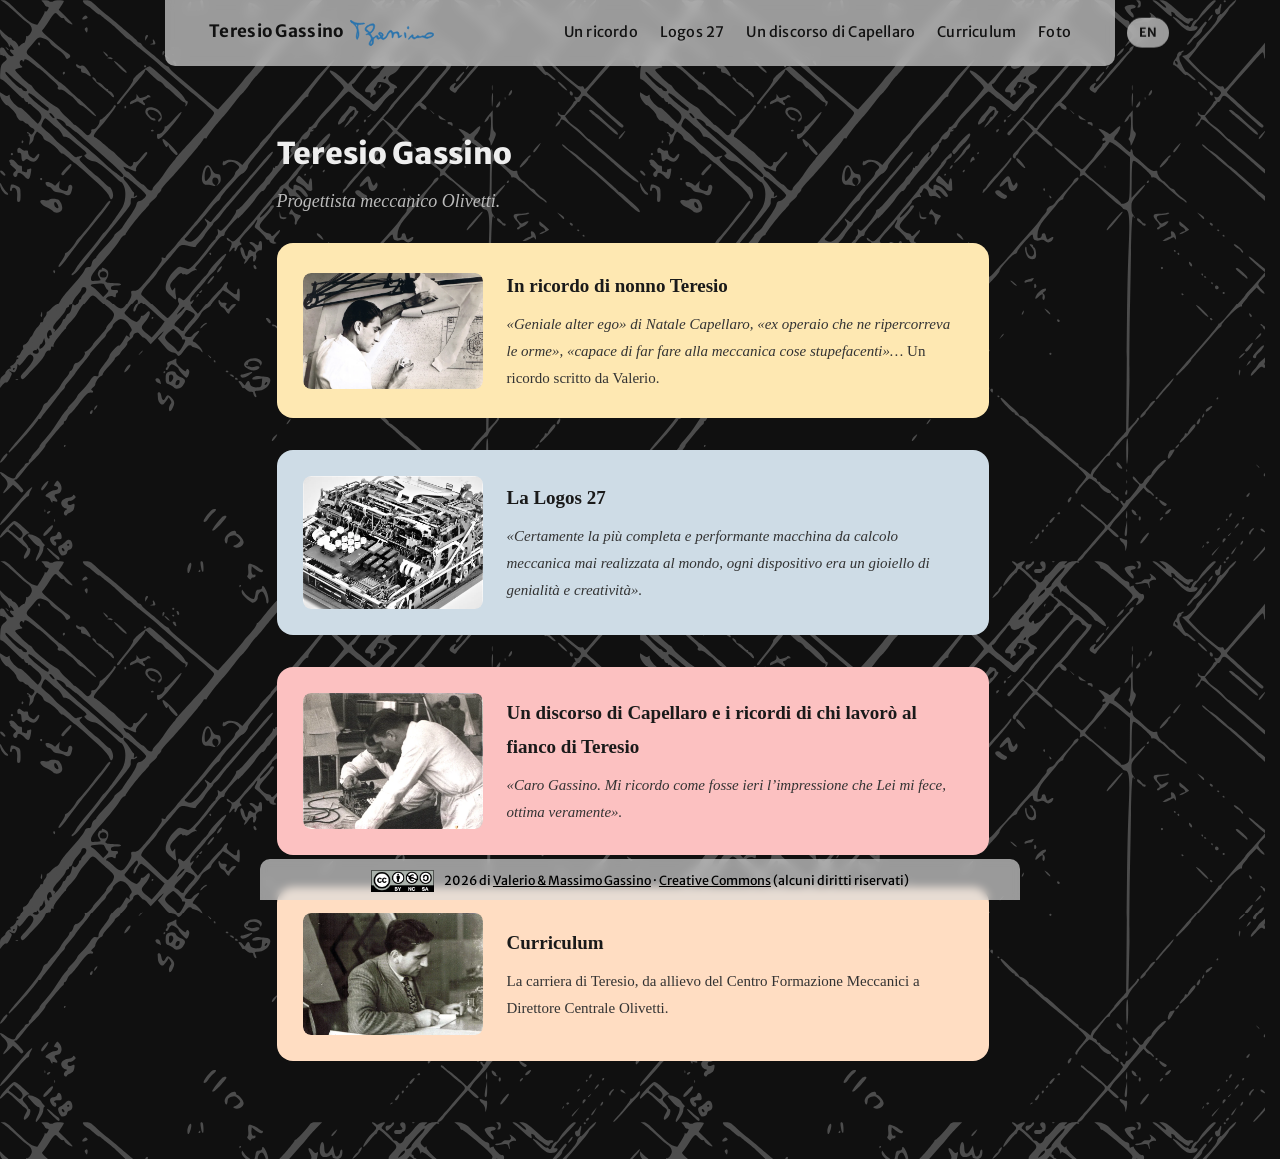
==== index.html @ 0717be3f "Add files via upload" ====
<!DOCTYPE html>
<html lang="it" class="no-js">
<head>
<meta charset="UTF-8">
<script>document.documentElement.classList.replace('no-js','js'); if ('scrollRestoration' in history) { var __nav = performance.getEntriesByType && performance.getEntriesByType('navigation')[0]; history.scrollRestoration = (__nav && __nav.type === 'back_forward') ? 'auto' : 'manual'; } addEventListener('load', function () { if (!window.__animsReady) document.documentElement.classList.replace('js', 'no-js'); });</script>
<meta name="viewport" content="width=device-width, initial-scale=1.0, viewport-fit=cover">
<title>Teresio Gassino | Progettista meccanico Olivetti</title>
<meta name="description" content="Teresio Gassino progettista meccanico di macchine da calcolo Olivetti, geniale alter ego di Capellaro">
<link rel="preload" href="fonts/merriweather-400-normal.woff2" as="font" type="font/woff2" crossorigin>
<link rel="preload" href="fonts/merriweather-sans-400-normal.woff2" as="font" type="font/woff2" crossorigin>
<link rel="stylesheet" href="css/style.css">
<link rel="icon" href="sfondi/favicon.svg" type="image/svg+xml">
<link rel="icon" href="sfondi/favicon-32.png" sizes="32x32" type="image/png">
<link rel="apple-touch-icon" href="sfondi/apple-touch-icon.png">
<link rel="canonical" href="https://teresioweb.github.io/">
<link rel="alternate" hreflang="it" href="https://teresioweb.github.io/">
<link rel="alternate" hreflang="en" href="https://teresioweb.github.io/en/">
<link rel="alternate" hreflang="x-default" href="https://teresioweb.github.io/">
<meta property="og:type" content="website">
<meta property="og:site_name" content="Teresio Gassino">
<meta property="og:title" content="Teresio Gassino | Progettista meccanico Olivetti">
<meta property="og:description" content="Teresio Gassino progettista meccanico di macchine da calcolo Olivetti, geniale alter ego di Capellaro">
<meta property="og:url" content="https://teresioweb.github.io/">
<meta property="og:image" content="https://teresioweb.github.io/images/card-tecnigrafo.webp">
<meta property="og:image:width" content="1200">
<meta property="og:image:height" content="774">
<meta property="og:image:alt" content="Teresio Gassino al tecnigrafo, Olivetti">
<meta property="og:locale" content="it_IT">
<meta name="twitter:card" content="summary_large_image">
<meta name="twitter:title" content="Teresio Gassino | Progettista meccanico Olivetti">
<meta name="twitter:description" content="Teresio Gassino progettista meccanico di macchine da calcolo Olivetti, geniale alter ego di Capellaro">
<meta name="twitter:image" content="https://teresioweb.github.io/images/card-tecnigrafo.webp">
<script type="application/ld+json">
{
  "@context": "https://schema.org",
  "@type": "Person",
  "name": "Teresio Gassino",
  "birthDate": "1924-11-17",
  "deathDate": "1998",
  "jobTitle": "Progettista meccanico",
  "worksFor": {
    "@type": "Organization",
    "name": "Olivetti"
  },
  "knowsAbout": "Progettazione meccanica",
  "sameAs": [
    "https://it.wikipedia.org/wiki/Teresio_Gassino"
  ]
}
</script>
</head>
<body class="page-index">
<a href="#main" class="skip-link">Vai al contenuto</a>
<a href="/en/" class="lang-link-desktop" hreflang="en">EN</a>
<header class="site-nav">
  <div class="nav-inner">
    <a href="./" class="brand active" aria-current="page"><span class="brand-text">Teresio Gassino</span> <img src="sfondi/firma.svg" alt="" class="brand-signature"></a>
    <nav class="nav-links" id="nav-links">
    <a href="home.html">Un ricordo</a>
    <a href="logos.html">Logos 27</a>
    <a href="discorso.html">Un discorso di Capellaro</a>
    <a href="curriculum.html">Curriculum</a>
    <a href="galleria.html">Foto</a>
    <a href="/en/" class="lang-link" hreflang="en"><img src="/sfondi/flag-gb.svg" alt="" class="lang-flag-icon"><span>EN</span></a>
  </nav>
    <button type="button" class="menu-toggle" aria-controls="nav-links" aria-label="Apri il menu" aria-expanded="false" data-label-open="Apri il menu" data-label-close="Chiudi il menu">
      <span aria-hidden="true"></span><span aria-hidden="true"></span><span aria-hidden="true"></span>
    </button>
  </div>
</header>

<main id="main" tabindex="-1">
  <h1>Teresio Gassino</h1>
  <p class="page-subtitle">Progettista meccanico Olivetti.</p>

  <div class="cards">
    <a class="card reveal-img" href="home.html">
      <span class="card-img"><img src="images/card-tecnigrafo.webp" width="1200" height="774" alt="Teresio al tecnigrafo"></span>
      <div>
        <h2>In ricordo di nonno Teresio</h2>
        <p>&laquo;Geniale alter ego&raquo; di Natale Capellaro, &laquo;ex operaio che ne ripercorreva le orme&raquo;, &laquo;capace di far fare alla meccanica cose stupefacenti&raquo;&hellip; <span class="plain">Un ricordo scritto da Valerio.</span></p>
      </div>
    </a>

    <a class="card reveal-img" href="logos.html">
      <span class="card-img"><img src="images/card-logos.webp" width="700" height="517" alt="Logos"></span>
      <div>
        <h2>La Logos 27</h2>
        <p>&laquo;Certamente la pi&ugrave; completa e performante macchina da calcolo meccanica mai realizzata al mondo, ogni dispositivo era un gioiello di genialit&agrave; e creativit&agrave;&raquo;.</p>
      </div>
    </a>

    <a class="card reveal-img" href="discorso.html">
      <span class="card-img"><img src="images/card-lavoro-1.webp" width="700" height="528" alt="Teresio al lavoro"></span>
      <div>
        <h2>Un discorso di Capellaro e i ricordi di chi lavor&ograve; al fianco di Teresio</h2>
        <p>&laquo;Caro Gassino. Mi ricordo come fosse ieri l&rsquo;impressione che Lei mi fece, ottima veramente&raquo;.</p>
      </div>
    </a>

    <a class="card reveal-img" href="curriculum.html">
      <span class="card-img"><img src="images/card-lavoro-2.webp" width="700" height="476" alt="Teresio al lavoro"></span>
      <div>
        <h2>Curriculum</h2>
        <p>La carriera di Teresio, da allievo del Centro Formazione Meccanici a Direttore Centrale Olivetti.</p>
      </div>
    </a>
  </div>
</main>

<footer>
  <img src="images/creative.png" alt="" class="cc-logo">
  <p>2026 di <a href="mailto:teresiowebpage@protonmail.com">Valerio &amp; Massimo Gassino</a><span class="desktop-dot"> &middot;</span><br class="mobile-break">
  <a href="https://creativecommons.org/licenses/by-nc-sa/4.0/deed.it" target="_blank" rel="noopener">Creative Commons</a> (alcuni diritti riservati)</p>
</footer>

<script src="js/animations.js"></script>
</body>
</html>
---- css/style.css ----
/* Merriweather and Merriweather Sans, self-hosted under the SIL OFL, so no
   request ever leaves for a third-party font server. Every font-weight
   declared in this file has a real loaded face behind it.  → DECISIONS.md
   §1 */
@font-face {
  font-family: 'Merriweather';
  font-style: normal;
  font-weight: 300;
  font-display: swap;
  src: url('../fonts/merriweather-300-normal.woff2') format('woff2');
}
@font-face {
  font-family: 'Merriweather';
  font-style: normal;
  font-weight: 400;
  font-display: swap;
  src: url('../fonts/merriweather-400-normal.woff2') format('woff2');
}
@font-face {
  font-family: 'Merriweather';
  font-style: italic;
  font-weight: 400;
  font-display: swap;
  src: url('../fonts/merriweather-400-italic.woff2') format('woff2');
}
@font-face {
  font-family: 'Merriweather';
  font-style: normal;
  font-weight: 700;
  font-display: swap;
  src: url('../fonts/merriweather-700-normal.woff2') format('woff2');
}
@font-face {
  font-family: 'Merriweather';
  font-style: normal;
  font-weight: 900;
  font-display: swap;
  src: url('../fonts/merriweather-900-normal.woff2') format('woff2');
}
@font-face {
  font-family: 'Merriweather Sans';
  font-style: normal;
  font-weight: 300;
  font-display: swap;
  src: url('../fonts/merriweather-sans-300-normal.woff2') format('woff2');
}
@font-face {
  font-family: 'Merriweather Sans';
  font-style: normal;
  font-weight: 400;
  font-display: swap;
  src: url('../fonts/merriweather-sans-400-normal.woff2') format('woff2');
}
@font-face {
  font-family: 'Merriweather Sans';
  font-style: italic;
  font-weight: 400;
  font-display: swap;
  src: url('../fonts/merriweather-sans-400-italic.woff2') format('woff2');
}
@font-face {
  font-family: 'Merriweather Sans';
  font-style: normal;
  font-weight: 700;
  font-display: swap;
  src: url('../fonts/merriweather-sans-700-normal.woff2') format('woff2');
}
@font-face {
  font-family: 'Merriweather Sans';
  font-style: normal;
  font-weight: 800;
  font-display: swap;
  src: url('../fonts/merriweather-sans-800-normal.woff2') format('woff2');
}

* { box-sizing: border-box; margin: 0; padding: 0; }

/* Every font-size in this file is in rem, and they all resolve against this
   one value — which is the reader's own browser setting, not a number of
   ours.  → DECISIONS.md §2, §B */
html {
  font-size: 100%;
}

/* Suppresses the default tap highlight mobile browsers draw over any tapped
   link or button.  → DECISIONS.md §3 */
* {
  -webkit-tap-highlight-color: transparent;
}

/* smooth in-page jumps (footnote <-> ornament round-trip on home.html);
   the prefers-reduced-motion block below already forces this back to
   auto with !important, so it stays a no-op for anyone who has that
   setting on */
html {
  scroll-behavior: smooth;
  scrollbar-gutter: stable;
}

/* keyboard-focus outline, kept off for mouse/touch via :focus-visible —
   currentColor so it reads correctly both on the light nav bar (#111)
   and on the dark page body (#eee) without a separate color per context */
a:focus-visible,
button:focus-visible {
  outline: 2px solid currentColor;
  outline-offset: 3px;
  border-radius: 2px;
}

/* Skip link: the first focusable thing on every page. Off-screen until
   focused, then it drops into view above the nav.  → DECISIONS.md §4 */
.skip-link {
  position: fixed;
  top: -60px;
  left: 12px;
  z-index: 200;
  padding: 10px 16px;
  background: #101010;
  color: #eee;
  font-family: 'Merriweather Sans', Arial, sans-serif;
  font-size: 0.875rem;
  text-decoration: none;
  border-radius: 0 0 6px 6px;
  transition: top 0.2s ease;
}

.skip-link:focus {
  top: 0;
}

/* respect the OS-level "reduce motion" setting: collapses every
   transition/animation on the site (scroll-reveal slides/fades, nav
   hide-on-scroll, burger morph, lightbox, etc.) down to effectively
   instant, without having to touch each rule individually */
@media (prefers-reduced-motion: reduce) {
  *,
  *::before,
  *::after {
    animation-duration: 0.01ms !important;
    animation-iteration-count: 1 !important;
    transition-duration: 0.01ms !important;
    scroll-behavior: auto !important;
  }
}

/* On <body> for as long as either dialog is open, so the page's own
   scrollbar doesn't sit visible behind it.  → DECISIONS.md §5 */
.body-scroll-locked {
  overflow: hidden;
}

body {
  font-family: 'Merriweather', Georgia, serif;
  background: #101010;
  color: #eee;
  min-height: 100vh;
  line-height: 1.8;
  overflow-x: hidden;
  /* Stops iOS Safari's "font boosting" heuristic from rescaling text on
     its own between portrait and landscape.  → DECISIONS.md §6 */
  -webkit-text-size-adjust: 100%;
  text-size-adjust: 100%;
  /* Reserves room for the fixed nav, in rem so the gap grows together
     with the bar's own type.  → DECISIONS.md §7 */
  padding-top: 4.125rem;
}

/* Site nav: fixed bar, hides on scroll down and returns on scroll up.
   Floats at max-width 950px — wider than main and footer's shared 760px, on
   purpose.  → DECISIONS.md §8 */
.site-nav {
  position: fixed;
  top: 0;
  left: 0;
  right: 0;
  max-width: 950px;
  margin: 0 auto;
  z-index: 100;
  padding: 0 44px;
  background: rgba(220, 220, 220, 0.68);
  backdrop-filter: blur(6px);
  -webkit-backdrop-filter: blur(6px);
  border-radius: 0 0 10px 10px;
  transition: transform 0.35s ease;
}

.site-nav.nav-hidden {
  transform: translateY(-100%);
}

.nav-inner {
  max-width: 900px;
  margin: 0 auto;
  display: flex;
  flex-wrap: nowrap;
  align-items: center;
  justify-content: space-between;
  gap: 28px;
  padding: 16px 0;
}

.brand,
.nav-links {
  position: relative;
  z-index: 1;
}

.brand {
  font-family: 'Merriweather Sans', Arial, sans-serif;
  color: #111;
  font-weight: 700;
  font-size: 1.0625rem;
  letter-spacing: 0.3px;
  text-decoration: none;
  white-space: nowrap;
  display: inline-flex;
  align-items: center;
  gap: 6px;
}

.brand-text {
  padding-bottom: 2px;
  border-bottom: 1px solid transparent;
}

.brand:hover .brand-text {
  border-bottom-color: #111;
}

/* in rem so the signature scales with the brand text beside it: with
   everything else in the bar sized from the root font, a fixed 26px
   mark would grow visibly smaller relative to the wordmark as soon as
   the reader raises their default font size. */
.brand-signature {
  height: 1.625rem;
  width: auto;
  display: block;
}

.nav-links {
  display: flex;
  flex-wrap: nowrap;
  justify-content: flex-end;
  gap: 22px;
}

.nav-links a {
  font-family: 'Merriweather Sans', Arial, sans-serif;
  color: #111;
  text-decoration: none;
  font-size: 0.90625rem;
  letter-spacing: 0.2px;
  white-space: nowrap;
  /* the underline is reserved from the start, transparent until it's
     wanted — same trick already used on .brand-text just above, and
     for the same reason: a border that appears only on :hover adds a
     pixel of height to the row the moment the cursor lands on a link,
     and the whole bar twitches. */
  border-bottom: 1px solid transparent;
  transition: opacity 0.2s ease, border-bottom-color 0.2s ease;
}

/* Hover carries the underline only; the weight change is on .active, which
   is set in the markup and never changes while the page is open.  →
   DECISIONS.md §9 */
.nav-links a:hover {
  border-bottom-color: #111;
}

.nav-links a.active {
  font-weight: 700;
  border-bottom-color: #111;
}

.menu-toggle {
  display: none;
  position: relative;
  z-index: 1;
  width: 26px;
  height: 20px;
  background: none;
  border: none;
  padding: 0;
  cursor: pointer;
}

.menu-toggle span {
  position: absolute;
  left: 0;
  right: 0;
  height: 2px;
  border-radius: 2px;
  background: #111;
  transition: top 0.3s ease, transform 0.3s ease, opacity 0.2s ease;
}

.menu-toggle span:nth-child(1) { top: 0; }
.menu-toggle span:nth-child(2) { top: 9px; }
.menu-toggle span:nth-child(3) { top: 18px; }

.menu-toggle.open span:nth-child(1) {
  top: 9px;
  transform: rotate(45deg);
}

.menu-toggle.open span:nth-child(2) {
  opacity: 0;
}

.menu-toggle.open span:nth-child(3) {
  top: 9px;
  transform: rotate(-45deg);
}

/* Mobile: thin bar with brand left and burger right, links folding into a
   dropdown. In em rather than px, because what this threshold measures is
   how much room six text labels need.  → DECISIONS.md §10 */
@media (max-width: 67.5em) {
  .site-nav {
    /* Keeps the normal 20px on phones without a notch, and grows past
       it where a landscape notch would otherwise sit on the brand or
       the burger.  → DECISIONS.md §11 */
    padding: 0 max(20px, env(safe-area-inset-right)) 0 max(20px, env(safe-area-inset-left));
    max-width: none;
    border-radius: 0;
  }

  .nav-inner {
    padding: 12px 0;
  }

  .menu-toggle {
    display: block;
  }

  /* visibility:hidden takes the closed dropdown out of the tab order and
     the accessibility tree, which the max-height/opacity/pointer-events
     trio never did.  → DECISIONS.md §12 */
  .nav-links {
    display: flex;
    position: absolute;
    top: 100%;
    left: 0;
    right: 0;
    flex-direction: column;
    align-items: center;
    gap: 4px;
    padding: 0 24px;
    background: rgba(220, 220, 220, 0.9);
    backdrop-filter: blur(6px);
    -webkit-backdrop-filter: blur(6px);
    max-height: 0;
    opacity: 0;
    overflow: hidden;
    pointer-events: none;
    visibility: hidden;
    transition: max-height 0.55s cubic-bezier(0.25, 0.8, 0.25, 1), opacity 0.4s ease, padding 0.55s ease, visibility 0s 0.55s;
  }

  .nav-links a {
    padding: 9px 0;
  }

  .nav-links.open {
    max-height: 400px;
    opacity: 1;
    padding: 22px 24px 26px;
    pointer-events: auto;
    visibility: visible;
    transition-delay: 0s;
  }
}

main {
  /* 760px, matching footer below and the clump's resting frame
     further down — see the note on .site-nav for why this is shared
     on purpose while the nav's own 950px isn't. */
  max-width: 760px;
  margin: 0 auto;
  padding: 60px 24px 6.125rem;
  /* No focus ring on <main> itself: its tabindex="-1" exists only as a
     target for the skip link to move focus to, never as something to draw
     a box around.  → DECISIONS.md §13 */
  outline: none;
}

h1 {
  font-size: 1.875rem;
  font-weight: 700;
  margin-bottom: 28px;
}

/* Zeroes the trailing margin of whatever element happens to close a page,
   so the gap down to the footer is one predictable value everywhere.  →
   DECISIONS.md §14 */
main > *:last-child {
  margin-bottom: 0;
}

/* vertical rhythm, scaled down for mobile: the same fixed pixel gap
   reads as proportionally larger on a small screen (less surrounding
   content, less width) than on desktop, so mobile gets its own
   smaller values instead of inheriting the desktop numbers as-is */
@media (max-width: 700px) {
  main {
    padding-top: 24px;
    padding-bottom: 61px;
  }

  h1 {
    margin-bottom: 12px;
  }

  /* Extra bottom padding on Home, so the closing fregio keeps a visible
     gap above the fixed footer even on a notched phone.  → DECISIONS.md
     §15 */
  body.page-home main {
    padding-bottom: 7.25rem;
  }
}

/* The five section-index pages take a sans title; Home's masthead and
   Quercia keep the serif h1. Weight 800, the heaviest cut this family
   actually has.  → DECISIONS.md §16 */
body.page-index h1,
body.page-logos h1,
body.page-discorso h1,
body.page-curriculum h1,
body.page-galleria h1 {
  font-family: 'Merriweather Sans', Arial, sans-serif;
  font-weight: 800;
}

/* quercia.html: same serif h1 as everywhere else, just at the heavier
   900 cut already used for home's masthead title — pixel size left
   exactly as the generic h1 rule sets it. */
body.page-quercia h1 {
  font-weight: 900;
}

/* Dek-style subtitle under those five titles: serif italic, deliberately a
   different register from the sans title just above it.  → DECISIONS.md §17 */
h1:has(+ .page-subtitle) {
  margin-bottom: 8px;
}

.page-subtitle {
  font-family: 'Merriweather', Georgia, serif;
  font-style: italic;
  font-weight: 400;
  font-size: 1.125rem;
  line-height: 1.5;
  color: #bbb;
  margin-bottom: 28px;
}

@media (max-width: 700px) {
  h1:has(+ .page-subtitle) {
    margin-bottom: 4px;
  }

  .page-subtitle {
    font-size: 1rem;
    margin-bottom: 12px;
  }
}

/* On these two label-dense pages the short bold lead-ins take the 900 cut,
   so they read as landmarks rather than as ordinary emphasis.  →
   DECISIONS.md §18 */
body.page-logos strong,
body.page-curriculum strong {
  font-weight: 900;
}

h2 {
  font-size: 1.25rem;
  font-weight: 700;
  margin: 36px 0 12px;
}

p {
  margin-bottom: 18px;
  color: #ddd;
}

/* Link colour as a custom property, so each background context can override
   it locally instead of every context needing its own fully-specified
   selector.  → DECISIONS.md §19 */
:root {
  /* Same hue family as the brand blue, at a lightness tuned for this
     context: 6.62:1 on the page background, 5.47:1 on .essay-block.  →
     DECISIONS.md §20 */
  --link: #699EC6;
}

.color-band {
  --link: #205C8B; /* min 4.57 su tutte le bande — la tonalità più
                       vicina possibile all'originale #2974AE (3.22 min,
                       non conforme) che superi comunque 4.5:1 ovunque */
}

.ritagli-band {
  --link: #A8D5F2; /* 5.51 sul grigio */
}

a {
  color: var(--link);
}

figure {
  margin: 32px 0;
}

figcaption {
  font-size: 0.8125rem;
  color: #888;
  margin-top: 8px;
}

/* --- scroll-reveal images: slide in from a side, once --- */
.reveal-img img {
  width: 100%;
  border-radius: 8px;
  display: block;
}

/* starting (hidden) state lives behind .js only: the reveal depends on
   an IntersectionObserver in animations.js to ever add .visible, so
   without JS this content must never start from opacity:0 or it would
   simply stay invisible forever — see the .no-js/.js swap in <head>. */
.js .reveal-img img {
  opacity: 0;
  transform: translateX(-60px);
  transition: opacity 0.8s ease, transform 0.8s ease;
}

.js .reveal-img.from-right img {
  transform: translateX(60px);
}

/* The .js prefix is here purely to match the specificity of the .from-right
   rule above, so source order gets to decide again.  → DECISIONS.md §21 */
.js .reveal-img.visible img {
  opacity: 1;
  transform: translateX(0);
}

/* Side-by-side figure: image and description next to each other. The
   figcaption sits inside .side-row rather than as a direct child of
   <figure>, which the W3C validator flags as a content-model error.  →
   DECISIONS.md §22 */
.side-row {
  display: flex;
  gap: 28px;
}

.side-row > a,
.side-row > img {
  width: 42%;
  flex-shrink: 0;
}

/* A second row below the image+text one, with an invisible spacer standing
   in for the image column, so the Fonte line stays indented in line with
   the text.  → DECISIONS.md §23 */
.fonte-row {
  margin-top: 6px;
}

.side-row-spacer {
  width: 42%;
  flex-shrink: 0;
}

.fonte-row .fonte {
  flex: 1;
  margin-bottom: 0;
}

@media (max-width: 640px) {
  .side-row-spacer {
    display: none;
  }
}

/* --- section headings and real lists inside the colour-band
   figcaptions (Logos 27, Curriculum). Semantics only: nothing about
   these two rules is meant to change what the pages look like. See
   DECISIONS.md §A. --- */

/* The line already doing a title's job — the document's name and what it is
   — is a real <h2> now; font:inherit undoes h2's own defaults so it renders
   exactly as that first line did.  → DECISIONS.md §24 */
.reveal-img.side figcaption .doc-heading {
  font: inherit;
  font-weight: 400;
  margin: 0;
}

/* the four articles (Logos 27) and the seven patents (Curriculum)
   were each a single <p> held together by "&gt;" characters and <br>
   line breaks. The ">" marker is redrawn as a ::before so the lists
   render identically: no bullet, no indent, no gap between items. */
.doc-list {
  list-style: none;
  margin: 0;
  padding: 0;
}

.doc-list li {
  margin: 0;
}

.doc-list li::before {
  content: ">";
  margin-right: 8px;
}

/* on Logos 27 the old marker sat inside the <strong>, so it inherited
   the 900 weight that page gives <strong>; the Curriculum patent list
   marker was plain text and still inherits normally. */
body.page-logos .doc-list li::before {
  font-weight: 900;
}

.reveal-img.side figcaption {
  flex: 1;
  margin-top: 0;
  font-size: 0.9375rem;
  color: #ccc;
  line-height: 1.7;
}

.reveal-img.side.from-right .side-row {
  flex-direction: row-reverse;
}

/* text aligned to the top of the image instead of centered vertically */
.reveal-img.side.align-top .side-row {
  align-items: flex-start;
}

/* consistent image proportions so text block height roughly matches the image */
.reveal-img.side img {
  aspect-ratio: 4 / 3;
  height: auto;
  object-fit: cover;
}

/* crop from the top instead of the center, for portrait-ish source images */
.reveal-img.side.crop-top img {
  object-position: top;
}

/* On Logos 27 the image stretches to whatever height the text naturally
   takes, since the four entries carry very different amounts of it.  →
   DECISIONS.md §25 */
body.page-logos .side-row {
  align-items: stretch;
}

body.page-logos .side-row > a {
  display: block;
}

body.page-logos .side-row img {
  width: 100%;
  height: 100%;
  aspect-ratio: auto;
  object-fit: cover;
}

/* colored band behind image + text, like the landing page cards.
   Solid pastel colour only — the technical drawings live on the page
   background instead (see body.page-* rules below), not inside these. */
.reveal-img.side.color-band {
  position: relative;
  padding: 22px;
  border-radius: 14px;
  color: #1a1a1a;
  background-color: var(--band-color, transparent);
}

.reveal-img.side.color-band figcaption {
  color: #222;
}

/* Fonte lines on pastel bands (Logos 27, Curriculum): a slightly
   lighter shade than the body text, to read as a quieter, secondary
   line — still comfortably readable on every band colour used
   (contrast 4.8–6.2:1, all above the 4.5 AA threshold for body text) */
.reveal-img.side.color-band .fonte-row .fonte,
.reveal-img.side.color-band figcaption p.fonte {
  color: #555;
}

.reveal-img.side.color-band figcaption p {
  color: #222;
}

.reveal-img.side.color-band figcaption p:last-child {
  margin-bottom: 0;
}

.reveal-img.side.color-band figcaption a {
  text-decoration: underline;
}

/* technical drawings as a faint watermark across the black page
   background — a near-opaque dark tint on top lets only a sliver of
   the pattern show through, so it never competes with the text or,
   on Logos/Curriculum, with the pastel colour bands sitting on top */
body.page-logos {
  background-image:
    linear-gradient(rgba(16, 16, 16, 0.75), rgba(16, 16, 16, 0.75)),
    url('../sfondi/disegno-1.svg');
  background-repeat: no-repeat, repeat;
  background-size: cover, 640px auto;
  background-color: #101010;
}

body.page-curriculum {
  background-image:
    linear-gradient(rgba(16, 16, 16, 0.75), rgba(16, 16, 16, 0.75)),
    url('../sfondi/disegno-2.svg');
  background-repeat: no-repeat, repeat;
  background-size: cover, 640px auto;
  background-color: #101010;
}

body.page-discorso {
  background-image:
    linear-gradient(rgba(16, 16, 16, 0.75), rgba(16, 16, 16, 0.75)),
    url('../sfondi/disegno-3.svg');
  background-repeat: no-repeat, repeat;
  background-size: cover, 640px auto;
  background-color: #101010;
}

/* The landing page's four link-cards, moved here from an inline <style>
   block that was duplicated identically in both index files.  →
   DECISIONS.md §26 */
.cards {
  display: flex;
  flex-direction: column;
  gap: 32px;
  margin-top: 20px;
}

.card {
  position: relative;
  display: flex;
  gap: 24px;
  align-items: center;
  text-decoration: none;
  color: #1a1a1a;
  padding: 26px;
  border-radius: 16px;
  overflow: hidden;
}

.card:nth-child(1) { background: #FEE8B2; }
.card:nth-child(2) { background: #CEDCE6; }
.card:nth-child(3) { background: #FCC1C1; }
.card:nth-child(4) { background: #FFDDC2; }

/* Hover darkens the whole coloured card rather than just the photo, at the
   same value used for the photo links elsewhere on the site.  →
   DECISIONS.md §27 */
.card::after {
  content: "";
  position: absolute;
  inset: 0;
  background: rgba(0, 0, 0, 0);
  transition: background 0.2s ease;
  pointer-events: none;
}

.card:hover::after,
.card:focus-visible::after {
  background: rgba(0, 0, 0, 0.18);
}

.card-img {
  display: block;
  width: 180px;
  flex-shrink: 0;
  border-radius: 8px;
  overflow: hidden;
}

.card-img img {
  display: block;
  width: 100%;
  height: auto;
  border-radius: 8px;
}

.card h2 { margin: 0 0 8px; font-size: 1.1875rem; color: #1a1a1a; }
.card p { margin: 0; color: #333; font-style: italic; font-size: 0.9375rem; }
.card p .plain { font-style: normal; }
.card:nth-child(4) p { font-style: normal; }

@media (max-width: 560px) {
  .card { flex-direction: column; align-items: flex-start; }
  .card-img { width: 100%; }
}

body.page-index {
  background-image:
    linear-gradient(rgba(16, 16, 16, 0.75), rgba(16, 16, 16, 0.75)),
    url('../sfondi/disegno-4.svg');
  background-repeat: no-repeat, repeat;
  background-size: cover, 640px auto;
  background-color: #101010;
}

body.page-quercia {
  /* Overlay raised from the site's usual 0.75 to 0.85 — a measured fix
     for a real contrast failure, not a style preference.  → DECISIONS.md
     §28 */
  background-image:
    linear-gradient(rgba(16, 16, 16, 0.85), rgba(16, 16, 16, 0.85)),
    url('../sfondi/sgimignano.svg');
  background-repeat: no-repeat, no-repeat;
  background-size: cover, 1240px auto;
  background-color: #101010;
  background-position-y: 50px;
}

/* Paired with the raised overlay above, and scoped to Quercia only:
   Discorso's own band already passed.  → DECISIONS.md §29 */
body.page-quercia .ritagli-band {
  background: rgba(255, 255, 255, 0.18);
}

body.page-galleria {
  background-image:
    linear-gradient(rgba(16, 16, 16, 0.75), rgba(16, 16, 16, 0.75)),
    url('../sfondi/disegno-5.svg');
  background-repeat: no-repeat, repeat;
  background-size: cover, 1260px auto;
  background-color: #101010;
  background-position-y: -20px;
}

/* Extra clearance under the last row of photos: this page's background SVG
   renders its lines solid white if the grid crowds the fixed footer.  →
   DECISIONS.md §30 */
body.page-galleria main {
  padding-bottom: 8.9375rem;
}

@media (max-width: 640px) {
  .side-row {
    flex-direction: column !important;
  }
  .side-row > a,
  .side-row > img {
    width: 100%;
  }
  body.page-logos .side-row img {
    height: auto;
    aspect-ratio: 4 / 3;
  }
}

/* Clump: several images slide in together from different sides and land
   clustered, with the page's text below. Each photo sets its own start and
   resting offsets inline.  → DECISIONS.md §31 */
.clump-stage {
  position: relative;
  height: 800px;
  width: calc(100% + 48px);
  margin: 0 -24px 32px;
}

/* Scroll targets for the highlighted words in the ritagli-band, offset so
   the fixed nav doesn't land on top of the photo.  → DECISIONS.md §32 */
#clump-row-1,
#clump-row-2,
#clump-row-3 {
  scroll-margin-top: 100px;
}

.clump-anchor {
  position: absolute;
  top: 50%;
  left: 50%;
  width: 0;
  height: 0;
}

.clump-photo {
  position: absolute;
  width: 370px;
  height: 240px;
  border-radius: 10px;
  opacity: 0;
  box-shadow: 0 4px 12px rgba(0, 0, 0, 0.35);
  animation: clumpIn 0.9s cubic-bezier(0.25, 0.8, 0.25, 1) forwards;
  animation-delay: var(--delay, 0s);
}

.clump-photo img {
  width: 100%;
  height: 100%;
  object-fit: cover;
  display: block;
}

.clump-photo a {
  position: relative;
  display: block;
  width: 100%;
  height: 100%;
  border-radius: 10px;
  overflow: hidden;
}


/* The badge sits over the blank paper margin at the bottom of each scan,
   never over the typed text the zoom exists to make legible.  →
   DECISIONS.md §33 */
.clump-badge {
  position: absolute;
  bottom: 10px;
  right: 10px;
  padding: 5px 12px;
  border-radius: 16px;
  background: rgba(0, 0, 0, 0.55);
  color: #fff;
  font-family: 'Merriweather Sans', Arial, sans-serif;
  /* 12px, up from 11. Below 12px a label stops being text and starts
     being texture, and this one is a real instruction ("clicca per il
     testo pdf completo") that has to be read, not recognised. */
  font-size: 0.75rem;
  white-space: nowrap;
  opacity: 0;
  transition: opacity 0.2s ease;
  pointer-events: none;
}

/* keyboard parity for the badge, outside the (hover: hover) block on
   purpose so it holds on any input device — including Quercia, where
   the badge is normally forced back to opacity:0 on a real mouse.
   Higher specificity than that rule, so focus wins over it. */
.clump-photo:focus-within .clump-badge {
  opacity: 1;
}

@keyframes clumpIn {
  from { transform: translate(var(--fx), var(--fy)); opacity: 0; }
  to   { transform: translate(var(--tx), var(--ty)); opacity: 1; }
}

/* Hover zoom gated twice on purpose: on .settled, because an animation's
   forwards fill outranks a :hover transform, and on a real mouse, because
   touch has no true hover.  → DECISIONS.md §34 */
.clump-photo.settled {
  animation: none;
  opacity: 1;
  transform: translate(var(--tx), var(--ty));
  transition: transform 0.25s ease;
}

@media (hover: hover) and (pointer: fine) {
  .clump-photo.settled:hover {
    transform: translate(var(--tx), var(--ty)) scale(1.5);
    z-index: 5;
  }

  .clump-photo.settled:hover .clump-badge,
  .clump-photo.settled:focus-within .clump-badge {
    opacity: 1;
  }

  /* horizontally centered on desktop instead of pinned to the right
     corner — the blank margin runs across the full width beneath the
     highlighted text on every scan, so centering there reads as
     intentional placement rather than "tucked in a corner". */
  .clump-badge {
    left: 50%;
    right: auto;
    transform: translateX(-50%);
  }

  /* On a hover-capable pointer the per-photo badge already does this job,
     so the page-level banner would only be saying the same thing twice.
     → DECISIONS.md §35 */
  .discorso-hint {
    display: none;
  }
}

/* Below this the clustered layout gives way to a plain vertical stack.
   Raised from 640px: the cluster's fixed pixel offsets were being clipped
   between 641px and roughly 760px.  → DECISIONS.md §36 */
@media (max-width: 800px) {
  .clump-stage {
    height: auto;
    width: 100%;
    max-width: 420px;
    margin: 0 auto 32px;
  }
  .clump-anchor {
    position: static;
    width: auto;
    height: auto;
    display: flex;
    flex-direction: column;
    gap: 16px;
  }
  /* relative, not static. The badge inside is position:absolute and is
     meant to be placed against its own photo; static here removed the
     photo as a containing block, so both badges escaped up to
     .clump-stage and stacked on top of each other in the middle of it —
     which is why the badge appeared to be missing entirely on every
     narrow layout. relative undoes the base rule's absolute positioning
     exactly as static did, since a relatively positioned box with no
     offsets sits where it would have sat anyway, and it keeps the
     photo as the reference the badge needs. */
  .clump-photo {
    position: relative;
    width: 100%;
    height: auto;
    aspect-ratio: 14 / 9;
    opacity: 1;
    animation: none;
  }
  /* Explicit reset at .settled's own specificity: rotating to portrait
     doesn't remove that class, and the old grid offset was surviving into
     the stacked layout.  → DECISIONS.md §37 */
  .clump-photo,
  .clump-photo.settled {
    transform: none;
  }
}

/* Quercia's clump reuses Discorso's markup and mechanics wholesale; only
   the resting position, the per-card frame and the shared launch side
   differ.  → DECISIONS.md §38 */

/* Unlike Discorso's, this stage isn't bled past main's padding, and it is
   exactly as tall as the card, with no internal slack.  → DECISIONS.md §39 */
@media (min-width: 801px) {
  body.page-quercia .clump-stage {
    height: 244px;
    width: 100%;
    margin: 0 0 32px;
  }
}

/* animation-duration is set inline per photo in quercia.html, not here: the
   two travel different distances and are meant to land at different times.
   → DECISIONS.md §40 */

body.page-quercia .clump-photo img {
  /* a light vignette — darkened toward the edges, same trick as a
     photo-editing vignette but done with an inset shadow instead of
     a filter, so it layers over object-fit:cover cleanly regardless
     of how each source photo gets cropped into the box. */
  box-shadow: inset 0 0 40px rgba(0, 0, 0, 0.35);
}

/* Visual order swapped on mobile without touching DOM order, which still
   controls the desktop z-stacking.  → DECISIONS.md §41 */
body.page-quercia .clump-photo:first-child {
  order: 1;
}
body.page-quercia .clump-photo:last-child {
  order: 2;
}

/* The exact inverse of the stacking breakpoint above, so this fixed width
   never outranks that rule's width:100% reset on specificity.  →
   DECISIONS.md §42 */
@media (min-width: 801px) {
  body.page-quercia .clump-photo {
    width: 340px;
    height: 244px;
    /* 4/3 of .ritagli-band's own 22px text padding (≈29.33px) —
       lowered from an earlier 3/2 */
    padding: calc(22px * 4 / 3);
    /* same values as .ritagli-band, not the same rule — "identical in
       appearance," as asked, not necessarily identical code */
    background: rgba(255, 255, 255, 0.25);
    backdrop-filter: blur(10px);
    -webkit-backdrop-filter: blur(10px);
    border-radius: 14px;
  }
  /* corners NOT rounded on the photo itself — only the outer frame
     (14px above) gets the soft ritagli-band look; the photo inside
     it stays a sharp rectangle. */
  body.page-quercia .clump-photo a {
    border-radius: 0;
  }
}

/* Always visible on touch, where this page has no hint banner to carry the
   job, and positioned at 1/7 of the photo's own height so one rule holds at
   any size.  → DECISIONS.md §43 */
body.page-quercia .clump-badge {
  opacity: 1;
  left: 50%;
  right: auto;
  bottom: calc(100% / 7);
  transform: translateX(-50%);
}

@media (hover: hover) and (pointer: fine) {
  body.page-quercia .clump-badge {
    opacity: 0;
  }
  body.page-quercia .clump-photo.settled:hover .clump-badge,
  body.page-quercia .clump-photo.settled:focus-within .clump-badge {
    opacity: 1;
  }
}

/* The generic stacking rule above already handles the portrait layout; this
   adds the ritagli-styled frame and the two photos' real aspect ratio.  →
   DECISIONS.md §44 */
@media (max-width: 800px) {
  body.page-quercia .clump-photo {
    aspect-ratio: 630 / 415;
    padding: calc(22px * 4 / 3);
    background: rgba(255, 255, 255, 0.25);
    backdrop-filter: blur(10px);
    -webkit-backdrop-filter: blur(10px);
    border-radius: 14px;
  }
  body.page-quercia .clump-photo a {
    border-radius: 0;
  }
  body.page-quercia .clump-badge {
    padding: 10px 22px;
    border-radius: 24px;
    font-size: 0.875rem;
  }
}

/* The landscape-phone case, keyed on viewport height rather than width: a
   rotated phone is very often wider than the breakpoint above.  →
   DECISIONS.md §45 */
@media (max-height: 500px) and (orientation: landscape) {
  body.page-quercia .clump-stage {
    height: auto;
    width: 100%;
    margin: 0 0 32px;
  }
  body.page-quercia .clump-anchor {
    position: static;
    width: auto;
    height: auto;
    display: flex;
    flex-direction: row;
    gap: 16px;
  }
  /* relative rather than static, for the same reason as the portrait
     block above: the badge is positioned against its own photo. */
  body.page-quercia .clump-photo {
    position: relative;
    width: 50%;
    height: auto;
    aspect-ratio: 630 / 415;
    opacity: 1;
    animation: none;
  }
  body.page-quercia .clump-photo,
  body.page-quercia .clump-photo.settled {
    transform: none;
  }
  /* Badge sizing repeated rather than shared, because this block
     deliberately stands on its own.  → DECISIONS.md §46 */
  body.page-quercia .clump-badge {
    padding: 10px 22px;
    border-radius: 24px;
    font-size: 0.875rem;
  }
}


footer {
  position: fixed;
  bottom: 0;
  left: 0;
  right: 0;
  /* matches main's own max-width — see the note on .site-nav */
  max-width: 760px;
  margin: 0 auto;
  z-index: 90;
  display: flex;
  align-items: center;
  justify-content: center;
  gap: 10px;
  flex-wrap: wrap;
  text-align: center;
  padding: 11px 20px calc(8px + (env(safe-area-inset-bottom) * 0.8));
  background: rgba(220, 220, 220, 0.68);
  backdrop-filter: blur(4px);
  -webkit-backdrop-filter: blur(4px);
  border-radius: 10px 10px 0 0;
  color: #000;
  font-family: 'Merriweather Sans', Arial, sans-serif;
  font-size: 0.78125rem;
}

footer a { color: #000; }

/* forces a line break in the footer credit line, but only on mobile —
   on desktop the <br> is suppressed and everything stays on one line */
.mobile-break {
  display: none;
}

@media (max-width: 700px) {
  .mobile-break {
    display: inline;
  }

  .desktop-dot {
    display: none;
  }
}

/* the global "p { color: #ddd }" rule directly targets this <p> too,
   and a direct rule always wins over inheriting footer's own color —
   so it needs its own explicit override here, not just on footer. */
footer p {
  color: #000;
  line-height: 1.4;
  margin: 0;
}

footer .cc-logo {
  height: 22px;
  width: auto;
  display: block;
}

@media (max-width: 700px) {
  footer {
    padding: 8px 14px calc(5px + (env(safe-area-inset-bottom) * 0.8));
    font-size: 0.65625rem;
    gap: 6px;
    border-radius: 0;
  }

  footer p {
    line-height: 1.3;
  }

  footer .cc-logo {
    height: 15px;
  }
}

/* Landscape phones are generously wide but very short, and the footer is
   fixed: everything goes onto one line here.  → DECISIONS.md §47 */
@media (orientation: landscape) and (max-height: 500px) {
  .mobile-break {
    display: none;
  }

  .desktop-dot {
    display: inline;
  }

  /* The footer stops being fixed here, and that is the whole point of
     this block now. On a landscape phone the viewport is around 390px
     tall; a fixed nav plus a fixed footer were taking roughly a quarter
     of it and never giving it back, on the one orientation with the
     least height to spare. The previous answer was to shrink the footer
     until it fit — down to 10px type — which solved the geometry by
     making the text unreadable. Letting it scroll away with the page
     costs nothing: it is a credit line and a licence badge, not
     navigation, and nothing on the site depends on it being reachable
     at all times.
     Type back up to the portrait size (10.5px) rather than staying at
     10px: with the height pressure gone there is no reason for two
     different mobile footer sizes, and one fewer number to keep in
     sync. The safe-area padding stays — a static footer at the end of
     the document still sits over the home indicator once the page is
     scrolled to the bottom, which is exactly the case the inset was
     added for. */
  footer {
    position: static;
    padding: 8px 14px calc(5px + (env(safe-area-inset-bottom) * 0.8));
    font-size: 0.65625rem;
    gap: 6px;
    border-radius: 0;
  }

  footer p {
    line-height: 1.3;
  }

  footer .cc-logo {
    height: 15px;
  }

  /* main's bottom padding exists only to keep content clear of a FIXED
     footer. With the footer back in flow it would be a large empty gap,
     so it drops to an ordinary bottom margin — including the two
     page-specific overrides, which are listed explicitly because each
     outranks a bare `main` on specificity. 48px rather than 0: Foto's
     background SVG renders its lines solid white when the photo grid
     runs right up against the footer (see DECISIONS.md §30), and that
     is a rendering quirk of proximity, not of position:fixed. */
  main,
  body.page-home main,
  body.page-galleria main {
    padding-bottom: 48px;
  }
}

/* Fixed-height scrollable box for a long list inside a card, set in the
   Fonte's own typeface — this content is citation, not prose.  →
   DECISIONS.md §48 */
.text-window {
  height: 130px;
  overflow-y: auto;
  margin: 10px 0;
  padding: 10px 12px;
  border-radius: 10px;
  background: rgba(0, 0, 0, 0.06);
  font-family: 'Merriweather Sans', Arial, sans-serif;
  font-size: 0.8125rem;
  line-height: 1.6;
  /* #4A4A4A, not #555: this box adds its own rgba(0,0,0,0.06) tint on
     top of whichever card colour it sits on, which on the pink card
     brings contrast down to 4.20:1 — under the 4.5:1 AA threshold
     that #555 alone would otherwise clear. #4A4A4A holds 5:1+ with
     that tint included, on every card colour. */
  color: #4A4A4A;
}

.text-window p {
  margin: 0 0 6px;
}

.text-window p:last-child {
  margin-bottom: 0;
}

/* small print / citation lines ("Fonte: ...") throughout the site */
.fonte {
  font-family: 'Merriweather Sans', Arial, sans-serif;
  font-size: 0.8125rem;
  color: #888;
}

.gallery-grid {
  display: grid;
  grid-template-columns: repeat(auto-fill, minmax(200px, 1fr));
  gap: 16px;
}

/* The trigger is a real <button> wrapping the image; this only strips the
   browser's own button chrome so the image sizes exactly as before.  →
   DECISIONS.md §49 */
.lightbox-trigger {
  display: block;
  width: 100%;
  padding: 0;
  border: none;
  background: none;
  font: inherit;
  text-align: inherit;
  cursor: pointer;
}

.gallery-grid .reveal-img {
  position: relative;
  overflow: hidden;
  border-radius: 8px;
}

.gallery-grid .reveal-img img {
  aspect-ratio: 4 / 3;
  height: auto;
  object-fit: cover;
  cursor: pointer;
  transition: filter 0.2s ease, transform 1.2s ease, opacity 1.2s ease;
}

.gallery-grid .reveal-img img:hover {
  filter: brightness(0.82);
}

/* foto-02 is a portrait shot forced into the grid's 4:3 cell, and a centred
   crop was cutting into the subject's head.  → DECISIONS.md §50 */
.gallery-grid .reveal-img.crop-top img {
  object-position: top;
}

/* flavor-text caption: hidden by default, fades in over the bottom of
   the thumbnail on hover */
.gallery-caption {
  position: absolute;
  left: 0;
  right: 0;
  bottom: 0;
  margin: 0;
  padding: 24px 12px 10px;
  background: linear-gradient(to top, rgba(0, 0, 0, 0.82), transparent);
  color: #fff;
  font-family: 'Merriweather Sans', Arial, sans-serif;
  font-size: 0.78125rem;
  line-height: 1.3;
  text-align: center;
  opacity: 0;
  transition: opacity 0.2s ease;
  pointer-events: none;
}

/* Keyboard parity for the reveal-on-hover affordances, here and on the two
   rules below: focus now shows what hovering would have shown.  →
   DECISIONS.md §51 */
.gallery-grid .reveal-img:hover .gallery-caption,
.gallery-grid .reveal-img:focus-within .gallery-caption {
  opacity: 1;
}

/* On a screen with no pointer at all the captions are simply always on — on
   touch they were reachable only by opening each photo in the lightbox.  →
   DECISIONS.md §52 */
@media (hover: none) {
  .gallery-caption {
    opacity: 1;
  }
}

/* A larger start offset for the gallery, animation-based rather than
   transition-based so the hover-zoom below can keep its own timing.  →
   DECISIONS.md §53 */
@keyframes galleryRevealLeft {
  from {
    opacity: 0;
    transform: translateX(-260px);
  }
  to {
    opacity: 1;
    transform: translateX(0);
  }
}

@keyframes galleryRevealRight {
  from {
    opacity: 0;
    transform: translateX(260px);
  }
  to {
    opacity: 1;
    transform: translateX(0);
  }
}

.js .gallery-grid .reveal-img img {
  opacity: 0;
  /* matches the keyframes' own "from" position, so there's nothing to
     flash into place before JS adds .visible and the animation starts */
  transform: translateX(-260px);
}

.js .gallery-grid .reveal-img.from-right img {
  transform: translateX(260px);
}

.js .gallery-grid .reveal-img.visible img {
  animation: galleryRevealLeft 1.2s ease forwards;
}

.js .gallery-grid .reveal-img.from-right.visible img {
  animation: galleryRevealRight 1.2s ease forwards;
}

/* Once the entrance animation ends, JS adds .settled and the hover-zoom
   takes over as a plain, symmetric transition.  → DECISIONS.md §54 */
.js .gallery-grid .reveal-img.settled img,
.js .gallery-grid .reveal-img.from-right.settled img {
  animation: none;
  opacity: 1;
  transform: translateX(0);
  transition: filter 0.2s ease, transform 0.25s ease;
}

/* The same 1.5 scale as Discorso's clump, safe here without a z-index bump
   because the grid cell clips it.  → DECISIONS.md §55 */
@media (hover: hover) and (pointer: fine) {
  .js .gallery-grid .reveal-img.settled img:hover {
    transform: scale(1.5);
  }
}

/* --- highlighted words inside the "Un discorso" quotes, pointing to
   the color-coded image each paragraph refers to --- */
.hl {
  padding: 1px 6px;
  border-radius: 4px;
  color: #1a1a1a;
  font-weight: 700;
  text-decoration: none;
}

/* --- lightbox: click a gallery image to see it enlarged in an overlay --- */
.lightbox-overlay {
  display: none;
  position: fixed;
  inset: 0;
  align-items: center;
  justify-content: center;
  padding: 40px;
  background: rgba(0, 0, 0, 0.88);
  border: none;
  outline: none;
  margin: 0;
  width: 100%;
  height: 100%;
  max-width: none;
  max-height: none;
}

/* dialog sets its own [open] attribute on showModal()/close() — no JS
   class needed to drive this anymore, unlike the old plain-div overlay. */
.lightbox-overlay[open] {
  display: flex;
}

/* the dialog's own background above already covers the full viewport,
   so the native ::backdrop layer underneath it doesn't need to draw
   anything of its own — left at browser default it would double up
   with our background and read slightly darker than intended. */
.lightbox-overlay::backdrop {
  background: transparent;
}

.lightbox-content {
  display: flex;
  flex-direction: column;
  align-items: center;
  max-width: 90vw;
  max-height: 88vh;
}

.lightbox-overlay img {
  max-width: 90vw;
  max-height: 80vh;
  border-radius: 8px;
  box-shadow: 0 20px 60px rgba(0, 0, 0, 0.6);
}

/* Position counter, shown above the caption only when the lightbox has more
   than one photo to step through.  → DECISIONS.md §56 */
.lightbox-counter {
  margin: 14px 0 0;
  color: #999;
  font-family: 'Merriweather Sans', Arial, sans-serif;
  font-size: 0.75rem;
  letter-spacing: 0.3px;
  text-align: center;
}

.lightbox-counter:empty {
  display: none;
}

/* when the counter is actually showing, it takes over the top margin
   and the caption right below it sits closer, tucked under it as one
   group rather than two evenly-spaced lines */
.lightbox-counter:not(:empty) + .lightbox-caption {
  margin-top: 4px;
}

.lightbox-caption {
  margin: 14px 0 0;
  color: #fff;
  font-family: 'Merriweather Sans', Arial, sans-serif;
  font-size: 0.875rem;
  text-align: center;
}

.lightbox-caption:empty {
  display: none;
}

.lightbox-close {
  position: absolute;
  top: 22px;
  right: 26px;
  background: none;
  border: none;
  color: #fff;
  font-size: 2.125rem;
  line-height: 1;
  cursor: pointer;
  -webkit-user-select: none;
  user-select: none;
}

/* prev/next: navigate the gallery without leaving the lightbox, loops
   at both ends. Keyboard arrows do the same (see animations.js) */
.lightbox-prev,
.lightbox-next {
  position: absolute;
  top: 50%;
  transform: translateY(-50%);
  background: rgba(0, 0, 0, 0.4);
  border: none;
  color: #fff;
  font-size: 2.5rem;
  line-height: 1;
  width: 52px;
  height: 52px;
  border-radius: 50%;
  cursor: pointer;
  transition: background 0.2s ease;
}

.lightbox-prev:hover,
.lightbox-next:hover {
  background: rgba(0, 0, 0, 0.65);
}

.lightbox-prev {
  left: 18px;
}

.lightbox-next {
  right: 18px;
}

@media (max-width: 600px) {
  .lightbox-prev,
  .lightbox-next {
    width: 42px;
    height: 42px;
    font-size: 1.875rem;
  }
  .lightbox-prev { left: 8px; }
  .lightbox-next { right: 8px; }
}

/* A second, deliberately simpler lightbox for scanned documents: this one
   lets the image sit at its natural size and scroll, instead of shrinking
   it to fit.  → DECISIONS.md §57 */
.doc-viewer-overlay {
  display: none;
  position: fixed;
  inset: 0;
  flex-direction: column;
  background: #101010;
  border: none;
  outline: none;
  margin: 0;
  padding: 0;
  width: 100%;
  height: 100%;
  max-width: none;
  max-height: none;
}

.doc-viewer-overlay[open] {
  display: flex;
}

.doc-viewer-overlay::backdrop {
  background: transparent; /* same reasoning as .lightbox-overlay::backdrop above */
}

/* fixed top strip — flex: none keeps it pinned while .doc-viewer-scroll
   underneath does all the scrolling; not position:fixed/absolute,
   since a flex column with one flexible child already achieves that
   without taking the toggle/close buttons out of normal Tab order. */
.doc-viewer-bar {
  flex: none;
  display: flex;
  justify-content: space-between;
  align-items: center;
  gap: 12px;
  padding: 10px 16px;
  background: rgba(16, 16, 16, 0.92);
  backdrop-filter: blur(6px);
  -webkit-backdrop-filter: blur(6px);
  /* Keeps a stray text selection from starting on the dialog's own
     chrome. Deliberately not applied to the transcript, which someone may
     want to copy.  → DECISIONS.md §58 */
  -webkit-user-select: none;
  user-select: none;
}


/* The same pill language as the badges elsewhere on the site; aria-pressed
   in JS carries the real state, this is only its sighted equivalent.  →
   DECISIONS.md §59 */
.doc-viewer-toggle {
  display: flex;
  align-items: center;
  gap: 4px;
  padding: 6px 14px;
  border: none;
  border-radius: 20px;
  background: rgba(255, 255, 255, 0.12);
  color: #fff;
  font-family: 'Merriweather Sans', Arial, sans-serif;
  font-size: 0.8125rem;
  font-weight: 700;
  cursor: pointer;
}

.doc-viewer-toggle[hidden] {
  display: none;
}

.doc-viewer-toggle[aria-pressed="true"] {
  background: #fff;
  color: #101010;
}

.doc-viewer-close {
  background: none;
  border: none;
  color: #fff;
  font-size: 1.875rem;
  line-height: 1;
  cursor: pointer;
  padding: 0 4px;
}

/* The scrollable stage. Its tabindex="0" lives in the markup, and is what
   lets a keyboard user focus it and scroll with the arrow keys.  →
   DECISIONS.md §60 */
.doc-viewer-scroll:focus-visible,
.doc-viewer-text:focus-visible {
  outline: 2px solid currentColor;
  outline-offset: -3px;
  border-radius: 2px;
}

.doc-viewer-scroll {
  position: relative;
  flex: 1;
  overflow: auto;
  -webkit-overflow-scrolling: touch;
  display: flex;
  /* Centring is done by margin:auto on the child instead: justify-
     content:center made the left edge of a wider-than-container document
     permanently unreachable.  → DECISIONS.md §61 */
}

.doc-viewer-scroll[hidden] {
  display: none;
}

.doc-viewer-scroll img {
  display: block;
  /* Caps a document at the viewport width, with nowhere for extra width
     to go but off both edges. --doc-width can still ask for less, never
     more.  → DECISIONS.md §62 */
  width: var(--doc-width, auto);
  max-width: 100vw;
  height: auto;
  margin: auto; /* centers a document narrower than the cap in both axes; one AT the cap just fills it edge to edge */
  /* fades in once loaded (see initDocViewer()'s open()) instead of
     popping in abruptly once the file finally arrives */
  transition: opacity 0.25s ease;
}

/* Shown while the real image is still loading, with the image itself hidden
   until 'load' fires.  → DECISIONS.md §63 */
/* The gear is Valerio's own drawing, verified centred on its real pivot —
   the axle hole, not the shape's bounding box.  → DECISIONS.md §64 */
.doc-viewer-loading::after {
  content: "";
  position: absolute;
  top: 50%;
  left: 50%;
  width: 40px;
  height: 40px;
  margin: -20px 0 0 -20px;
  background-image: url('../sfondi/spinner-gear.svg');
  background-size: contain;
  background-position: center;
  background-repeat: no-repeat;
  animation: docViewerSpin 1.4s linear infinite;
}

@keyframes docViewerSpin {
  to {
    transform: rotate(360deg);
  }
}

/* The exception: a landscape-shaped scan capped by width alone shrinks to a
   sliver on a narrow portrait phone, so this one sizes from height instead.
   → DECISIONS.md §65 */
@media (max-width: 700px) and (orientation: portrait) {
  .doc-viewer-scroll img.doc-fit-height {
    width: auto;
    height: 100%;
    max-width: none;
    max-height: none;
  }
}

/* transcript panel — same slot as .doc-viewer-scroll, never both
   visible at once (toggled via [hidden] in JS). Serif body copy,
   matching the site's own reading typography rather than inventing a
   document-viewer-specific one, since this *is* body copy once it's
   transcribed. */
.doc-viewer-text {
  flex: 1;
  overflow: auto;
  padding: 32px 24px 60px;
}

.doc-viewer-text[hidden] {
  display: none;
}

.doc-viewer-text-inner {
  max-width: 620px;
  margin: 0 auto;
  color: #eee;
  font-family: 'Merriweather', Georgia, serif;
  font-size: 1rem;
  line-height: 1.7;
}

/* Curriculum's two transcripts are official forms rather than recovered
   narrative, so they read in sans instead of the site's prose serif.  →
   DECISIONS.md §66 */
body.page-curriculum .doc-viewer-text-inner {
  font-family: 'Merriweather Sans', Arial, sans-serif;
}

.doc-viewer-text-inner p {
  margin: 0 0 1em;
}

.doc-viewer-text-meta {
  color: #999;
  font-family: 'Merriweather Sans', Arial, sans-serif;
  font-size: 0.8125rem;
  margin-bottom: 1.4em;
}

.doc-viewer-text-inner mark {
  background: rgba(255, 90, 90, 0.22); /* echoes the red hand-underline visible in the source screenshot, not a generic yellow highlight */
  color: inherit;
  padding: 0 2px;
}

/* section subheads inside a combined transcript (BanchelliFull, two
   posts in one template) — one level up from .doc-viewer-text-comments
   h3 below, which marks a much smaller "Commenti" label */
.doc-viewer-text-inner h2 {
  font-family: 'Merriweather Sans', Arial, sans-serif;
  font-size: 0.9375rem;
  font-weight: 700;
  color: #ccc;
  margin: 2em 0 0.6em;
  padding-top: 1.4em;
  border-top: 1px solid #333;
}

.doc-viewer-text-inner h2:first-child {
  margin-top: 0;
  padding-top: 0;
  border-top: none;
}

.doc-viewer-text-inner blockquote {
  margin: 1.4em 0;
  padding-left: 16px;
  border-left: 2px solid #444;
  font-style: italic;
  color: #ccc;
}

.doc-viewer-text-comments {
  margin-top: 2em;
  padding-top: 1.4em;
  border-top: 1px solid #333;
}

.doc-viewer-text-comments h2,
.doc-viewer-text-comments h3 {
  font-family: 'Merriweather Sans', Arial, sans-serif;
  font-size: 0.8125rem;
  font-weight: 700;
  color: #999;
  text-transform: uppercase;
  letter-spacing: 0.5px;
  margin: 0 0 1em;
}

.doc-viewer-text-comments .comment {
  margin-bottom: 1em;
  font-size: 0.9375rem;
}

.doc-viewer-text-comments .comment.reply {
  margin-left: 20px;
}

.doc-viewer-text-comments .comment-author {
  font-family: 'Merriweather Sans', Arial, sans-serif;
  font-weight: 700;
  font-size: 0.8125rem;
  color: #ccc;
  display: block;
  margin-bottom: 0.2em;
}

/* --- official-document transcripts (diploma-cfm, teresio-cavaliere):
   printed forms with hand-filled blanks and, in diploma-cfm's case, a
   two-column masthead. Shares .doc-viewer-text-inner with the
   Banchelli transcripts above but adds its own small vocabulary. --- */

/* Side-by-side blocks reproducing the scans' own mastheads and signature
   rows.  → DECISIONS.md §67 */
.doc-viewer-form-columns {
  display: flex;
  justify-content: space-between;
  gap: 24px;
  margin-bottom: 1em;
}

.doc-viewer-form-columns > div:first-child {
  text-align: left;
}

.doc-viewer-form-columns > div:last-child {
  text-align: right;
}

.doc-viewer-form-columns--left > div:last-child {
  text-align: left;
}

/* a document's own printed title (ATTESTATO DI IDONEITÀ, etc.) — not
   a real heading element: it's transcribed body content, not page
   structure, so giving it an h-tag would claim a level of document-
   outline significance it doesn't have. Styled to still read as a
   title. */
.doc-viewer-form-title {
  font-family: 'Merriweather Sans', Arial, sans-serif;
  font-weight: 700;
  font-size: 1.0625rem;
  letter-spacing: 0.3px;
  margin: 1.4em 0 1em;
}

/* short declarative lines set centered in the original (IL PRESIDENTE
   DELLA REPUBBLICA, HA CONFERITO, etc.) — same non-heading reasoning
   as .doc-viewer-form-title above. */
.doc-viewer-text-inner .center-line {
  text-align: center;
  font-family: 'Merriweather Sans', Arial, sans-serif;
  font-weight: 700;
  letter-spacing: 0.3px;
  margin-bottom: 0.6em;
}

/* Text hand-written onto a blank line of a printed form, as distinct from
   the form's own printed copy.  → DECISIONS.md §68 */
.doc-viewer-text-inner .fill {
  font-style: italic;
  border-bottom: 1px solid currentColor;
  padding: 0 2px;
}

/* plain positioning only, unlike .center-line above which also adds
   bold/sans-serif heading styling — for a line like a "firma" note
   that needs to sit under/beside a heading-style line without
   becoming one itself. */
.doc-viewer-text-inner .align-center {
  text-align: center;
}

/* single light, translucent band wrapping a block of text (the "Nei
   ritagli" quotes, or the Quercia intro paragraph) */
.ritagli-band {
  background: rgba(255, 255, 255, 0.25);
  backdrop-filter: blur(10px);
  -webkit-backdrop-filter: blur(10px);
  border-radius: 14px;
  padding: 22px;
  margin: 32px 0;
  font-size: 1.125rem;
  line-height: 1.65;
}

.ritagli-band p {
  color: #ddd;
}

.ritagli-band p:last-child {
  margin-bottom: 0;
}

/* the "1"/"2" footnote-style links (single digits) are otherwise
   under the 24×24px CSS-pixel minimum target size (WCAG 2.5.8):
   inline-block lets padding actually enlarge the tappable area
   instead of just adding whitespace around the glyph the way it
   would on a still-inline element. */
.ritagli-band p a.footnote-link {
  display: inline-block;
  padding: 2px 4px;
}

body.page-discorso .ritagli-band p::before {
  content: ">";
  display: inline;
  margin-right: 8px;
  color: #999;
  font-weight: 700;
}

/* Overlay hint sitting inside the first row of images, so it's visible
   without any scroll, and fading out once the clump comes into view.  →
   DECISIONS.md §69 */
.discorso-hint {
  position: absolute;
  top: 96px;
  left: 50%;
  transform: translateX(-50%);
  z-index: 5;
  margin: 0;
  padding: 10px 22px;
  border-radius: 24px;
  background: rgba(0, 0, 0, 0.5);
  color: #fff;
  font-family: 'Merriweather Sans', Arial, sans-serif;
  font-size: 0.875rem;
  text-align: center;
  transition: opacity 0.4s ease;
  pointer-events: none;
}

.discorso-hint.hidden {
  opacity: 0;
}

/* the hint is absolutely positioned inside .clump-stage, so its
   offset has to follow whichever layout that stage is in, not a
   breakpoint of its own: 96px sits inside the first row of the
   clustered grid, 70px inside the first stacked photo. Moved from
   640px to 800px with the stacking rule itself. */
@media (max-width: 800px) {
  .discorso-hint {
    top: 70px;
  }
}

/* badge on linked images (Logos / Curriculum) indicating what the
   link opens: PDF, video, an external page, or a larger image */
.side-row > a {
  position: relative;
  display: block;
  overflow: hidden;
  border-radius: 8px;
}

.side-row > a::after {
  content: "";
  position: absolute;
  inset: 0;
  background: rgba(0, 0, 0, 0);
  transition: background 0.2s ease;
}

.side-row > a:hover::after,
.side-row > a:focus-visible::after {
  background: rgba(0, 0, 0, 0.18);
}

.img-badge {
  position: absolute;
  bottom: 10px;
  right: 10px;
  z-index: 1;
  display: flex;
  align-items: center;
  gap: 4px;
  padding: 4px 10px;
  border-radius: 20px;
  background: rgba(0, 0, 0, 0.72);
  color: #fff;
  font-family: 'Merriweather Sans', Arial, sans-serif;
  /* 12px, up from 11 — same reasoning as .clump-badge. The 700 weight
     and the 0.3px tracking were already compensating for a size that
     was simply too small; they stay, but they no longer have to. */
  font-size: 0.75rem;
  font-weight: 700;
  letter-spacing: 0.3px;
  white-space: nowrap;
}

/* Used only where the source image already has content of its own in the
   default bottom-right corner.  → DECISIONS.md §70 */
.img-badge-left {
  right: auto;
  left: 10px;
}


/* Language switcher: a floating pill on desktop, the last item of the
   burger dropdown below the breakpoint. It lives outside the nav's DOM
   subtree because the bar's own backdrop-filter would otherwise become its
   containing block.  → DECISIONS.md §71 */
/* Left edge derived from the bar's own right edge plus a 12px gap, rather
   than tuned by eye.  → DECISIONS.md §72, §C */
.lang-link-desktop {
  position: fixed;
  top: 2.05rem;
  left: calc(50% + min(475px, 50vw) + 12px);
  transform: translateY(-50%);
  z-index: 100;
  display: flex;
  align-items: center;
  background: rgba(220, 220, 220, 0.68);
  backdrop-filter: blur(6px);
  -webkit-backdrop-filter: blur(6px);
  color: #111;
  padding: 4px 12px;
  border-radius: 20px;
  font-family: 'Merriweather Sans', Arial, sans-serif;
  font-size: 0.78125rem;
  font-weight: 700;
  letter-spacing: 0.2px;
  text-decoration: none;
  transition: transform 0.35s ease, opacity 0.35s ease;
}

.lang-link-desktop.nav-hidden {
  transform: translateY(-50%) translateY(-140%);
  opacity: 0;
}

.lang-link-desktop:hover {
  background: rgba(220, 220, 220, 0.85);
}

.lang-link {
  display: none;
}

.lang-flag-icon {
  display: none;
}

@media (max-width: 67.5em) {
  .lang-link-desktop {
    display: none;
  }

  .lang-link {
    display: flex;
    align-items: center;
    gap: 8px;
    color: #111 !important;
  }

  .lang-flag-icon {
    display: block;
    width: 20px;
    height: 14px;
    border-radius: 2px;
    flex-shrink: 0;
  }

  .lang-link:hover {
    background: none;
  }
}

/* Home essay: each paragraph in a low-contrast rounded box, contiguous with
   its neighbours so the read stays continuous.  → DECISIONS.md §73 */
.essay-block {
  background: #232323;
  border-radius: 14px;
  padding: 16px 19px;
  margin: 0;
  max-width: 620px;
  margin-left: auto;
  margin-right: auto;
  font-size: 1.0625rem;
  line-height: 1.7;
}

/* The closing date/signature block, centred as a unit with the signature
   still flush right inside it.  → DECISIONS.md §74 */
.essay-block-signature {
  width: fit-content;
  margin: 0 auto;
  text-align: right;
}

/* Feature masthead, home.html only: title, thin-sans dek, byline-style
   credit line.  → DECISIONS.md §75 */
.essay-masthead {
  max-width: 620px;
  margin: 0 auto;
  text-align: center;
}

.essay-masthead h1 {
  font-size: 2.75rem;
  font-weight: 900;
  line-height: 1.15;
  letter-spacing: -0.01em;
  margin-bottom: 18px;
}

/* the dek: thin sans, quieter grey than body copy — reads as
   description, not as prose to be read at the same weight as the
   essay itself */
.essay-subtitle {
  font-family: 'Merriweather Sans', Arial, sans-serif;
  font-weight: 300;
  font-size: 1.1875rem;
  line-height: 1.5;
  color: #bbb;
  margin-bottom: 26px;
}

/* the "Written by" analogue: reuses .fonte's existing type (13px
   Merriweather Sans, #888) rather than a new size, just re-centred
   for the masthead context */
.essay-masthead .fonte {
  margin-bottom: 0;
}

@media (max-width: 700px) {
  .essay-masthead h1 {
    font-size: 1.875rem;
    margin-bottom: 10px;
  }

  .essay-subtitle {
    font-size: 1rem;
    margin-bottom: 18px;
  }
}

/* epigraph: pulled out of the essay-block stack entirely — no box,
   no shared background — and set larger, closer to a magazine dek
   than to body copy, so it reads as a threshold the reader crosses
   before the essay proper (in its own boxed rhythm) begins */
.essay-epigraph {
  max-width: 620px;
  margin: 40px auto 8px;
  font-size: 1.375rem;
  line-height: 1.5;
}

/* The "(*)" marker takes the text colour rather than link blue: it points
   to a note further down the same page, it isn't a citation link.  →
   DECISIONS.md §76 */
.epigraph-note {
  color: inherit;
  text-decoration: underline;
  text-decoration-thickness: 1.5px;
  text-decoration-color: rgba(238, 238, 238, 0.4);
  text-underline-offset: 3px;
}

.epigraph-note:hover,
.epigraph-note:focus-visible {
  text-decoration-color: #eee;
}

/* offset for anchor jumps to footnotes, so the fixed nav doesn't end
   up covering the line the reader was just sent to */
.footnote-target {
  scroll-margin-top: 100px;
}

/* drop cap on the essay's first letter ("Teresio") */
.dropcap {
  float: left;
  font-family: 'Merriweather', Georgia, serif;
  font-weight: 700;
  font-size: 3.4em;
  line-height: 0.78;
  padding: 4px 6px 0 0;
}

/* Full-bleed hero breaking out of main's 760px column to the full viewport
   width, clipped by body's own overflow-x.  → DECISIONS.md §77 */
.hero-photo {
  width: 100vw;
  position: relative;
  left: 50%;
  margin-left: -50vw;
  margin-bottom: 28px;
}

/* Height tied to width via aspect-ratio rather than to vh, so the crop
   fraction stays constant at any window width.  → DECISIONS.md §78 */
.hero-photo img {
  width: 100%;
  aspect-ratio: 1.9 / 1;
  height: auto;
  max-height: 680px;
  min-height: 320px;
  object-fit: cover;
  display: block;
  cursor: pointer;
}

.hero-caption {
  max-width: 620px;
  margin: 10px auto 0;
  padding: 0 24px;
  font-family: 'Merriweather Sans', Arial, sans-serif;
  font-size: 0.8125rem;
  color: #999;
  text-align: center;
}

@media (max-width: 700px) {
  .hero-photo img {
    aspect-ratio: auto;
    height: 46vh;
    min-height: 260px;
    max-height: 420px;
  }
}

/* Radius and clipping on the frame alone, so the caption sitting below in
   normal flow doesn't get rounded into the box.  → DECISIONS.md §79 */
.essay-photo {
  margin: 0 0 28px;
}

.essay-photo-frame {
  overflow: hidden;
  border-radius: 14px;
}

.essay-photo-frame img {
  width: 100%;
  height: auto;
  display: block;
  cursor: pointer;
}

/* Always-visible caption under the photo, in the same register as .hero-
   caption.  → DECISIONS.md §80 */
.essay-photo-caption {
  margin: 10px 0 0;
  font-family: 'Merriweather Sans', Arial, sans-serif;
  font-size: 0.8125rem;
  color: #999;
  text-align: center;
}

/* A small rise-and-fade per paragraph, subtle enough that repeating it down
   a long essay reads as the page settling into place.  → DECISIONS.md §81 */
.js .essay-anim {
  opacity: 0;
  transform: translateY(20px);
  transition: opacity 0.7s ease, transform 0.7s ease;
}

.js .essay-anim.visible {
  opacity: 1;
  transform: translateY(0);
}

/* Closing mark drawn from one of Teresio's own patents, kept at the same
   faint level as the watermarks on the other pages.  → DECISIONS.md §82 */
.essay-ornament {
  width: 14%;
  max-width: 100px;
  margin: 48px auto;
}

/* the finalino doubles as a "back to top" link (closing the loop the
   footnote markers above open): opacity carries the quiet-mark
   reading at rest, and rises to full white — the svg's own fill
   colour — on hover/focus as the only affordance a plain <a> around
   an <img> needs */
.ornament-link {
  display: block;
  cursor: pointer;
}

.essay-ornament img {
  width: 100%;
  display: block;
  opacity: 0.25;
  transition: opacity 0.3s ease;
}

.ornament-link:hover img,
.ornament-link:focus-visible img {
  opacity: 1;
}

/* Paragraph divider from a Teresio patent, sized at half the reading
   column's width on any breakpoint.  → DECISIONS.md §83 */
.essay-divider {
  width: 50%;
  max-width: 310px;
  margin: 48px auto;
}

.essay-divider img {
  width: 100%;
  display: block;
}

/* on mobile the 14% figure reads smaller against the same fixed 48px
   margin and the paragraphs' own line-height, so proportionally more
   empty space collects around it than on desktop — scaling up to 3/2
   here (21%) restores the same visual weight relative to its margin */
@media (max-width: 700px) {
  .essay-ornament {
    width: 21%;
  }
}

/* Fallback for browsers with no backdrop-filter in either form. Every
   translucent surface on the site leans on the blur to stay legible: what
   sits behind it isn't a flat colour but the page itself scrolling under
   the bar, and a decorative watermark SVG under the bands. Without the
   blur that content reads through sharply and competes with the text on
   top — the nav's black labels over whatever paragraph happens to be
   passing beneath them, the band's light text over the watermark's lines.
   The condition tests both spellings, because Safari before 18 supports
   only the -webkit- one and doesn't need this at all.
   Values are chosen to land on roughly the apparent colour the blurred
   surface already produces, so nothing shifts for anyone who does have
   the filter: the light chrome (rgba(220,220,220,0.68) over the dark
   page) blends to about #9B9B9B, and raising the alpha to 0.92 stays in
   the same family while cutting the show-through. .ritagli-band gets a
   solid colour instead of a higher alpha — it's white at 0.25 over a dark
   page, so its blend lands near #4C4C4C, and making it *more* white would
   wash out the light text it carries rather than protect it. */
@supports not ((backdrop-filter: blur(1px)) or (-webkit-backdrop-filter: blur(1px))) {
  .site-nav,
  footer,
  .lang-link-desktop {
    background: rgba(220, 220, 220, 0.92);
  }

  .nav-links {
    background: rgba(220, 220, 220, 0.97);
  }

  .ritagli-band {
    background: #4C4C4C;
  }
}


/* Standard clip technique: content stays in the accessibility tree so
   screen readers read it, but takes up no visual space.  → DECISIONS.md §84 */
.visually-hidden {
  position: absolute;
  width: 1px;
  height: 1px;
  padding: 0;
  margin: -1px;
  overflow: hidden;
  clip: rect(0, 0, 0, 0);
  white-space: nowrap;
  border: 0;
}
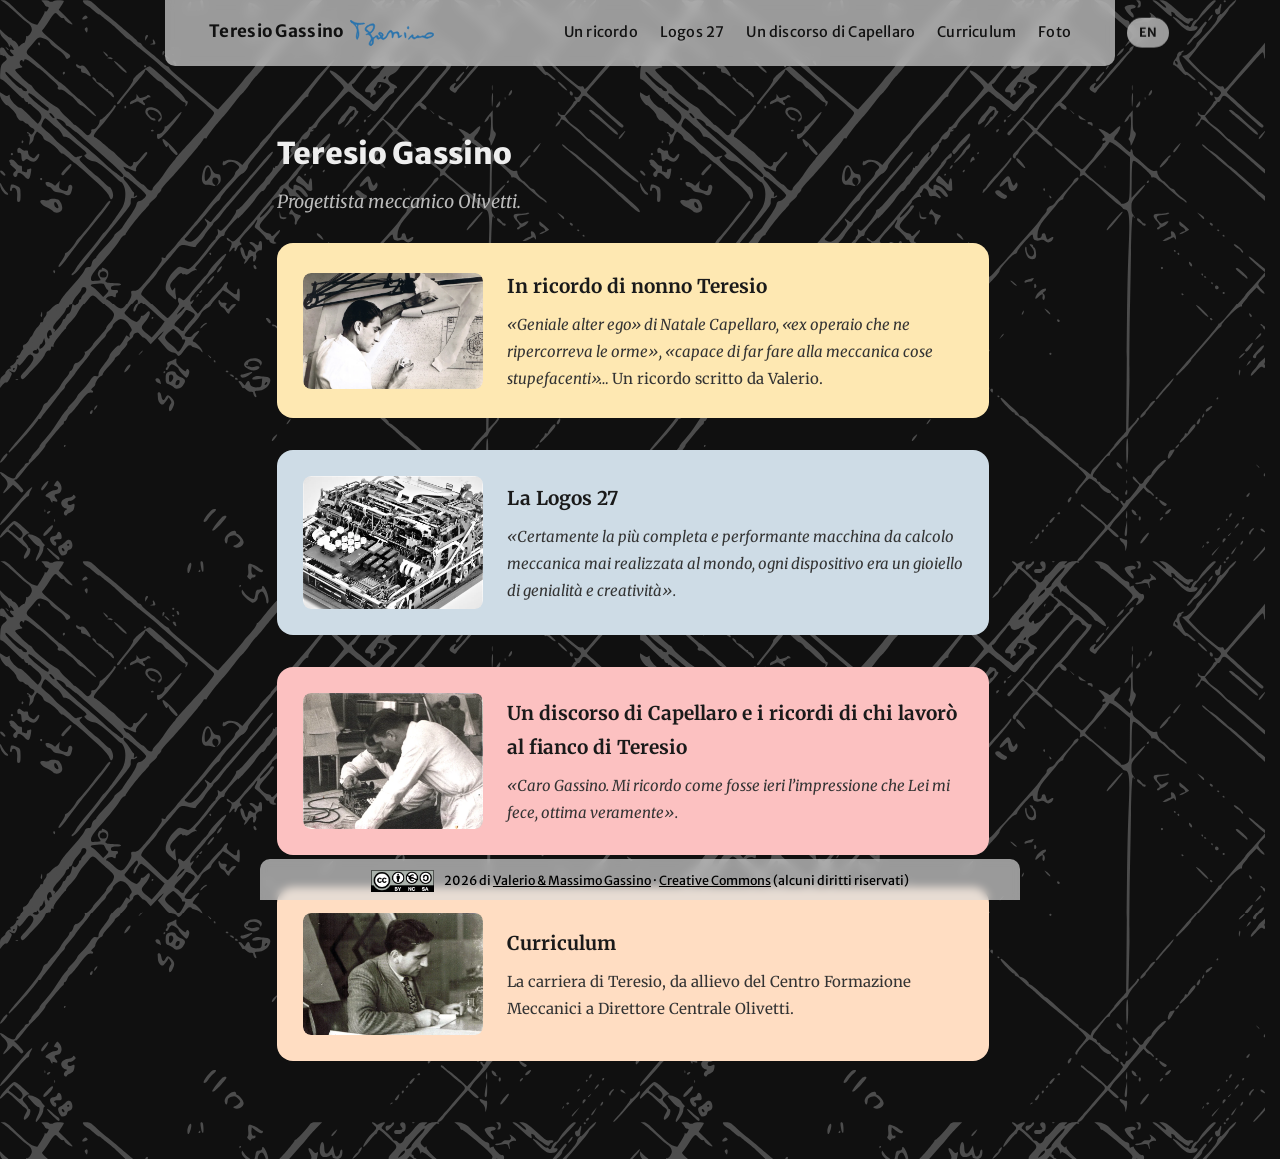
==== commit 9e15c689: "Add files via upload" ====
--- a/index.html
+++ b/index.html
@@ -33,18 +33,42 @@
 <script type="application/ld+json">
 {
   "@context": "https://schema.org",
-  "@type": "Person",
-  "name": "Teresio Gassino",
-  "birthDate": "1924-11-17",
-  "deathDate": "1998",
-  "jobTitle": "Progettista meccanico",
-  "worksFor": {
-    "@type": "Organization",
-    "name": "Olivetti"
-  },
-  "knowsAbout": "Progettazione meccanica",
-  "sameAs": [
-    "https://it.wikipedia.org/wiki/Teresio_Gassino"
+  "@graph": [
+    {
+      "@type": "Person",
+      "@id": "https://teresioweb.github.io/#teresio",
+      "name": "Teresio Gassino",
+      "birthDate": "1924-11-17",
+      "birthPlace": {
+        "@type": "Place",
+        "name": "Arè di Caluso, Italia"
+      },
+      "deathDate": "1998",
+      "deathPlace": {
+        "@type": "Place",
+        "name": "San Gimignano, Italia"
+      },
+      "jobTitle": "Progettista meccanico",
+      "worksFor": {
+        "@type": "Organization",
+        "name": "Olivetti"
+      },
+      "knowsAbout": "Progettazione meccanica",
+      "sameAs": [
+        "https://it.wikipedia.org/wiki/Teresio_Gassino",
+        "https://www.wikidata.org/wiki/Q103831208"
+      ]
+    },
+    {
+      "@type": "WebSite",
+      "@id": "https://teresioweb.github.io/#website",
+      "url": "https://teresioweb.github.io/",
+      "name": "Teresio Gassino",
+      "inLanguage": "it",
+      "about": {
+        "@id": "https://teresioweb.github.io/#teresio"
+      }
+    }
   ]
 }
 </script>
--- a/css/style.css
+++ b/css/style.css
@@ -1287,6 +1287,17 @@
      added for. */
   footer {
     position: static;
+    /* full-bleed here, unlike everywhere else. The 760px cap and the
+       auto margins exist to keep the fixed bar aligned with main's
+       reading column while it floats over the page; once the footer is
+       back in normal flow at the end of the document there is nothing
+       to align it to, and the cap just leaves two unexplained strips of
+       page background either side of it on a viewport that is, by
+       definition of this query, wide. Edge to edge reads as the end of
+       the document, which is what it now is. border-radius goes with
+       it: a band that touches both edges has no floating corner left to
+       round. */
+    max-width: none;
     padding: 8px 14px calc(5px + (env(safe-area-inset-bottom) * 0.8));
     font-size: 0.65625rem;
     gap: 6px;
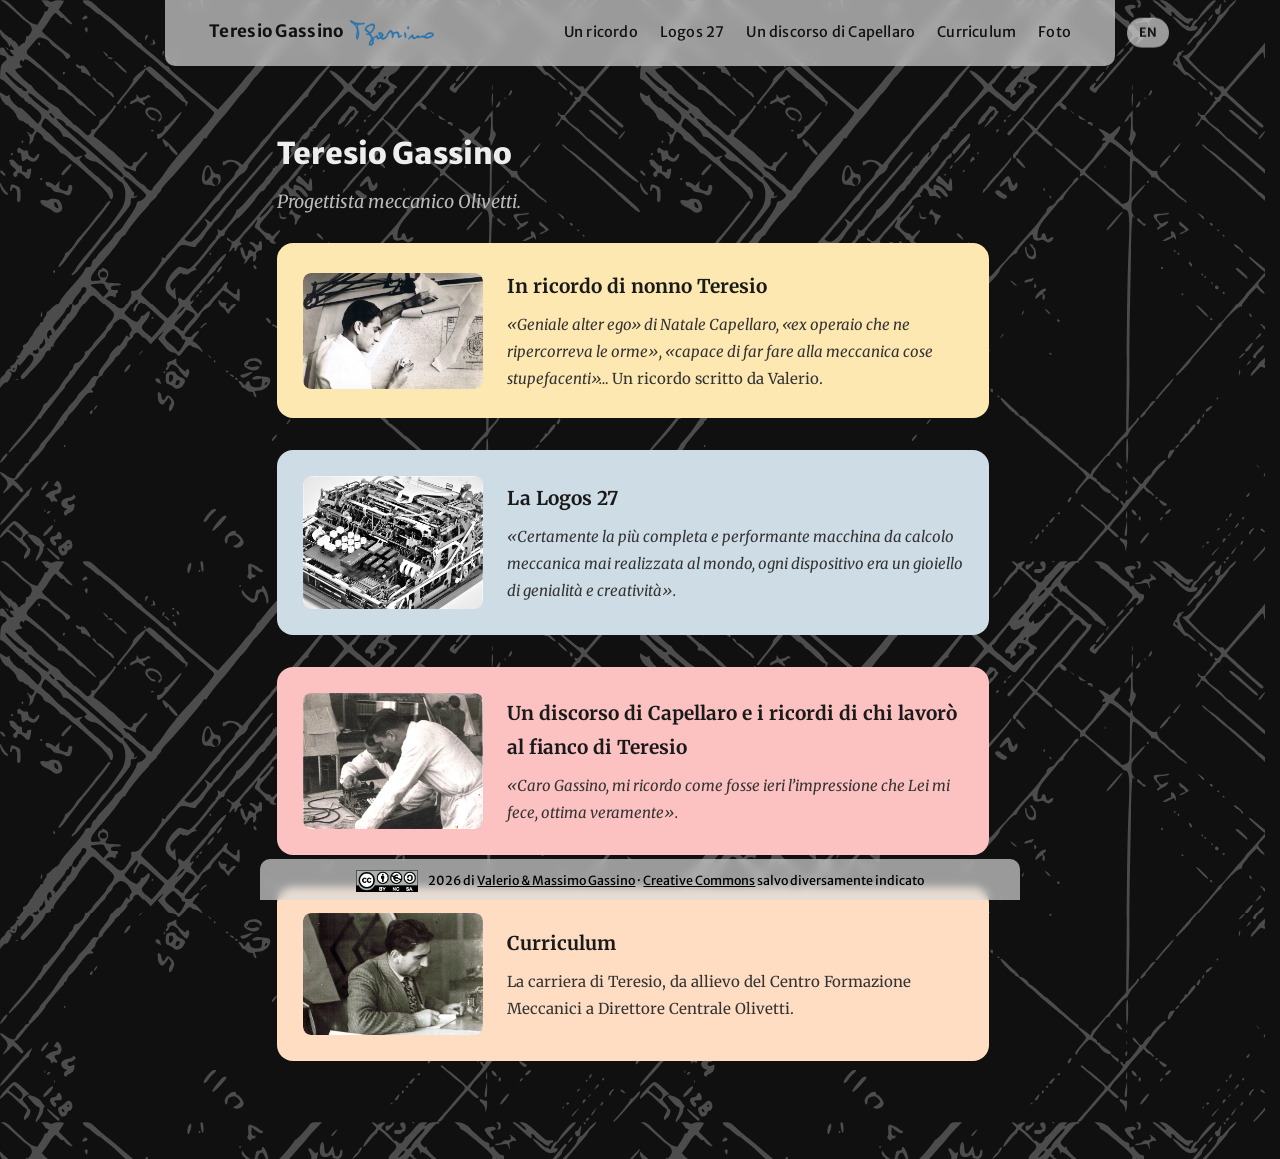
==== commit ba3e4162: "Add files via upload" ====
--- a/index.html
+++ b/index.html
@@ -2,8 +2,10 @@
 <html lang="it" class="no-js">
 <head>
 <meta charset="UTF-8">
-<script>document.documentElement.classList.replace('no-js','js'); if ('scrollRestoration' in history) { var __nav = performance.getEntriesByType && performance.getEntriesByType('navigation')[0]; history.scrollRestoration = (__nav && __nav.type === 'back_forward') ? 'auto' : 'manual'; } addEventListener('load', function () { if (!window.__animsReady) document.documentElement.classList.replace('js', 'no-js'); });</script>
+<script>document.documentElement.classList.replace('no-js','js'); if ('scrollRestoration' in history) { history.scrollRestoration = 'manual'; var twS = history.state || {}; if (!twS.twKey) { twS.twKey = 'k' + Date.now().toString(36) + Math.random().toString(36).slice(2, 8); try { history.replaceState(twS, ''); } catch (e) {} } } addEventListener('load', function () { if (!window.__animsReady) { document.documentElement.classList.replace('js', 'no-js'); if ('scrollRestoration' in history) history.scrollRestoration = 'auto'; document.documentElement.classList.add('scroll-smooth'); } });</script>
 <meta name="viewport" content="width=device-width, initial-scale=1.0, viewport-fit=cover">
+<meta name="referrer" content="strict-origin-when-cross-origin">
+<meta name="theme-color" content="#101010">
 <title>Teresio Gassino | Progettista meccanico Olivetti</title>
 <meta name="description" content="Teresio Gassino progettista meccanico di macchine da calcolo Olivetti, geniale alter ego di Capellaro">
 <link rel="preload" href="fonts/merriweather-400-normal.woff2" as="font" type="font/woff2" crossorigin>
@@ -75,21 +77,21 @@
 </head>
 <body class="page-index">
 <a href="#main" class="skip-link">Vai al contenuto</a>
-<a href="/en/" class="lang-link-desktop" hreflang="en">EN</a>
 <header class="site-nav">
+  <a href="/en/" class="lang-link-desktop" hreflang="en" lang="en" aria-label="English version">EN</a>
   <div class="nav-inner">
     <a href="./" class="brand active" aria-current="page"><span class="brand-text">Teresio Gassino</span> <img src="sfondi/firma.svg" alt="" class="brand-signature"></a>
+    <button type="button" class="menu-toggle" aria-controls="nav-links" aria-label="Apri il menu" aria-expanded="false" data-label-open="Apri il menu" data-label-close="Chiudi il menu">
+      <span aria-hidden="true"></span><span aria-hidden="true"></span><span aria-hidden="true"></span>
+    </button>
     <nav class="nav-links" id="nav-links">
     <a href="home.html">Un ricordo</a>
     <a href="logos.html">Logos 27</a>
     <a href="discorso.html">Un discorso di Capellaro</a>
     <a href="curriculum.html">Curriculum</a>
     <a href="galleria.html">Foto</a>
-    <a href="/en/" class="lang-link" hreflang="en"><img src="/sfondi/flag-gb.svg" alt="" class="lang-flag-icon"><span>EN</span></a>
+    <a href="/en/" class="lang-link" hreflang="en" aria-label="English version"><img src="/sfondi/flag-gb.svg" alt="" class="lang-flag-icon"><span lang="en">EN</span></a>
   </nav>
-    <button type="button" class="menu-toggle" aria-controls="nav-links" aria-label="Apri il menu" aria-expanded="false" data-label-open="Apri il menu" data-label-close="Chiudi il menu">
-      <span aria-hidden="true"></span><span aria-hidden="true"></span><span aria-hidden="true"></span>
-    </button>
   </div>
 </header>
 
@@ -118,7 +120,7 @@
       <span class="card-img"><img src="images/card-lavoro-1.webp" width="700" height="528" alt="Teresio al lavoro"></span>
       <div>
         <h2>Un discorso di Capellaro e i ricordi di chi lavor&ograve; al fianco di Teresio</h2>
-        <p>&laquo;Caro Gassino. Mi ricordo come fosse ieri l&rsquo;impressione che Lei mi fece, ottima veramente&raquo;.</p>
+        <p>&laquo;Caro Gassino, mi ricordo come fosse ieri l&rsquo;impressione che Lei mi fece, ottima veramente&raquo;.</p>
       </div>
     </a>
 
@@ -133,9 +135,9 @@
 </main>
 
 <footer>
-  <img src="images/creative.png" alt="" class="cc-logo">
+  <img src="images/creative.png" width="403" height="141" alt="" class="cc-logo">
   <p>2026 di <a href="mailto:teresiowebpage@protonmail.com">Valerio &amp; Massimo Gassino</a><span class="desktop-dot"> &middot;</span><br class="mobile-break">
-  <a href="https://creativecommons.org/licenses/by-nc-sa/4.0/deed.it" target="_blank" rel="noopener">Creative Commons</a> (alcuni diritti riservati)</p>
+  <a href="https://creativecommons.org/licenses/by-nc-sa/4.0/deed.it" target="_blank" rel="noopener">Creative Commons</a> salvo diversamente indicato</p>
 </footer>
 
 <script src="js/animations.js"></script>
--- a/css/style.css
+++ b/css/style.css
@@ -88,13 +88,30 @@
   -webkit-tap-highlight-color: transparent;
 }
 
-/* smooth in-page jumps (footnote <-> ornament round-trip on home.html);
-   the prefers-reduced-motion block below already forces this back to
-   auto with !important, so it stays a no-op for anyone who has that
-   setting on */
 html {
+  scrollbar-gutter: stable;
+}
+
+/* Smooth in-page jumps (footnote <-> ornament round-trip on home.html,
+   highlighted word -> ritaglio on discorso.html). Gated behind a class,
+   instead of sitting on html from the start: with scroll-behavior:smooth
+   in force, a scroll restore is performed as an ANIMATED scroll, which
+   mobile engines routinely cancel partway — the page settles at the top
+   and you lose your place.
+
+   The gate used to be "one frame after 'load'", added by the inline
+   <head> script. It is now owned by initScrollMemory() in animations.js,
+   which adds the class only once a restore window has closed and takes
+   it back off at the start of every later one — including the two the
+   'load' gate could never see, a bfcache resume (no parse, no 'load',
+   the class comes back already on) and a same-document Back. The inline
+   script keeps a copy of the old behaviour purely as a failsafe, for
+   when animations.js never runs at all.
+
+   The prefers-reduced-motion block below still overrides it with
+   !important.  → DECISIONS.md §G, §H */
+html.scroll-smooth {
   scroll-behavior: smooth;
-  scrollbar-gutter: stable;
 }
 
 /* keyboard-focus outline, kept off for mouse/touch via :focus-visible —
@@ -106,6 +123,43 @@
   outline-offset: 3px;
   border-radius: 2px;
 }
+
+/* --- The breakpoint ladder -------------------------------------------
+   Six width thresholds, all in em, and the em is deliberate: in a media
+   query em is measured against the BROWSER'S default font size, not
+   against anything html sets. A reader who raises that default from 16px
+   to 20px — which this site's audience does more than most — moves every
+   threshold up by a quarter, so the layout changes when their text
+   actually needs the room instead of at a pixel width that means nothing
+   to them. Page zoom was already handled by px; the default-size setting
+   was not, and only the nav's 67.5em was getting it right.
+
+   Each rung is a component's geometry, not a device:
+
+     35em     (560px) landing card: image and text side by side stop
+                      fitting, card goes to one column
+     37.5em   (600px) lightbox arrows shrink before they crowd the image
+     40em     (640px) .side-row: two photos side by side inside the 760px
+                      column go to one column
+     43.75em  (700px) the phone rung — main padding, h1 sizes, the footer
+                      going to two lines, hero and essay type
+     50em     (800px) the clump stage: photos land in a cluster above the
+                      text instead of beside it
+                      (paired with min-width: 50.0625em, which is 801px —
+                      the odd figure is the exact complement, so the two
+                      halves meet without a gap; change one, change both)
+     67.5em  (1080px) nav collapses to the burger, language pill follows
+
+   They are close together at the bottom because three different
+   components run out of horizontal room within 80px of each other, not
+   because anyone patched the same problem three times. Merging them
+   would mean picking a width that is wrong for at least two of the
+   three.  → DECISIONS.md §J
+
+   Blocks are placed next to the rules they modify rather than gathered
+   per breakpoint. That is why "max-width: 43.75em" appears seven times:
+   locality beats tidiness here, since you change a component by reading
+   one place. */
 
 /* Skip link: the first focusable thing on every page. Off-screen until
    focused, then it drops into view above the nav.  → DECISIONS.md §4 */
@@ -166,14 +220,15 @@
 }
 
 /* Site nav: fixed bar, hides on scroll down and returns on scroll up.
-   Floats at max-width 950px — wider than main and footer's shared 760px, on
-   purpose.  → DECISIONS.md §8 */
+   Floats at max-width 59.375rem (950px at a 16px default) — wider than main
+   and footer's shared 760px, on purpose. In rem, so the bar widens with the
+   labels it holds, like the 67.5em breakpoint below.  → DECISIONS.md §8, §AA */
 .site-nav {
   position: fixed;
   top: 0;
   left: 0;
   right: 0;
-  max-width: 950px;
+  max-width: 59.375rem;
   margin: 0 auto;
   z-index: 100;
   padding: 0 44px;
@@ -189,7 +244,9 @@
 }
 
 .nav-inner {
-  max-width: 900px;
+  /* 56.25rem = 900px at a 16px default; in rem for the same reason as
+     .site-nav above.  → DECISIONS.md §AA */
+  max-width: 56.25rem;
   margin: 0 auto;
   display: flex;
   flex-wrap: nowrap;
@@ -272,12 +329,26 @@
   border-bottom-color: #111;
 }
 
+/* 26x24: a 26x20 GLYPH inside a 24px-tall target box. WCAG 2.2 SC 2.5.8
+   wants 24 CSS px on both axes and measures the target, not the drawing,
+   so 2px of clearance above and below the bars satisfies it without
+   touching what the eye sees.
+     The first attempt scaled the drawing itself to 31x24 and it read as
+   misaligned beside the wordmark. The reason is in the ink, not in the
+   centring — both were centred at 28.83 the whole time. At 26x20 the top
+   rule lands at y=19.0, which is exactly the cap height of "Teresio
+   Gassino"; that shared top edge was doing the alignment work. Grown to
+   24px the drawing starts at 17.0, two pixels above the cap line, and
+   ends 7.7px below the baseline — so the burger straddled the wordmark
+   instead of sitting on the same line as it.
+     Keep the glyph at 26x20. If you ever resize it, keep the top rule on
+   the cap height of the brand text.  → DECISIONS.md §S */
 .menu-toggle {
   display: none;
   position: relative;
   z-index: 1;
   width: 26px;
-  height: 20px;
+  height: 24px;
   background: none;
   border: none;
   padding: 0;
@@ -294,12 +365,40 @@
   transition: top 0.3s ease, transform 0.3s ease, opacity 0.2s ease;
 }
 
-.menu-toggle span:nth-child(1) { top: 0; }
-.menu-toggle span:nth-child(2) { top: 9px; }
-.menu-toggle span:nth-child(3) { top: 18px; }
+/* Direction-specific easing, and it is not decoration. With one shared
+   `ease` on both properties the bars converged as fast as they rotated:
+   measured frame by frame, at ~90ms into the open the three rules sat
+   within 3.8px of each other while still only 26 degrees off horizontal,
+   which reads as one thick blurred bar rather than an X forming — the
+   "hesitation" that looks like the page is still loading.
+     Opening: rotation leads (fast-out curve, ~39 degrees by 90ms) and
+   convergence lags (slow-in curve, bars still ~16px apart at that point),
+   so the two rules are unmistakably separate while they cross.
+     Closing wants the mirror image, or it produces the same artefact on
+   the way back: the bars separate first, the rotation unwinds after.
+   Hence two declarations — the base rule times the return to closed, the
+   .open rule times the trip to open. */
+.menu-toggle span {
+  transition: top 0.3s cubic-bezier(0.16, 1, 0.3, 1),
+              transform 0.3s cubic-bezier(0.7, 0, 0.84, 0),
+              opacity 0.2s ease 0.1s;
+}
+
+.menu-toggle.open span {
+  transition: top 0.3s cubic-bezier(0.7, 0, 0.84, 0),
+              transform 0.3s cubic-bezier(0.16, 1, 0.3, 1),
+              opacity 0.2s ease;
+}
+
+/* 2 / 11 / 20 centres the 20px glyph in the 24px box: bars occupy
+   2-4, 11-13, 20-22, so the drawing spans 2..22 and its midpoint is 12,
+   the box midpoint. The 9px gap between rules is unchanged. */
+.menu-toggle span:nth-child(1) { top: 2px; }
+.menu-toggle span:nth-child(2) { top: 11px; }
+.menu-toggle span:nth-child(3) { top: 20px; }
 
 .menu-toggle.open span:nth-child(1) {
-  top: 9px;
+  top: 11px;
   transform: rotate(45deg);
 }
 
@@ -308,7 +407,7 @@
 }
 
 .menu-toggle.open span:nth-child(3) {
-  top: 9px;
+  top: 11px;
   transform: rotate(-45deg);
 }
 
@@ -374,7 +473,7 @@
 main {
   /* 760px, matching footer below and the clump's resting frame
      further down — see the note on .site-nav for why this is shared
-     on purpose while the nav's own 950px isn't. */
+     on purpose while the nav's own 59.375rem isn't. */
   max-width: 760px;
   margin: 0 auto;
   padding: 60px 24px 6.125rem;
@@ -401,7 +500,7 @@
    reads as proportionally larger on a small screen (less surrounding
    content, less width) than on desktop, so mobile gets its own
    smaller values instead of inheriting the desktop numbers as-is */
-@media (max-width: 700px) {
+@media (max-width: 43.75em) {
   main {
     padding-top: 24px;
     padding-bottom: 61px;
@@ -454,7 +553,7 @@
   margin-bottom: 28px;
 }
 
-@media (max-width: 700px) {
+@media (max-width: 43.75em) {
   h1:has(+ .page-subtitle) {
     margin-bottom: 4px;
   }
@@ -492,6 +591,15 @@
      context: 6.62:1 on the page background, 5.47:1 on .essay-block.  →
      DECISIONS.md §20 */
   --link: #699EC6;
+
+  /* The page is dark by design, but nothing told the browser that, so
+     every UA-rendered surface stayed light: the page scrollbar and the
+     three scrollable dark panels (.text-window, .doc-viewer-scroll,
+     .doc-viewer-text) drew a white bar against #101010 on Windows.
+     One declaration covers all four, plus any future form control.
+     The @media print block re-declares this as `light`.
+       → DECISIONS.md §L */
+  color-scheme: dark;
 }
 
 .color-band {
@@ -502,6 +610,9 @@
 
 .ritagli-band {
   --link: #A8D5F2; /* 5.51 sul grigio */
+  /* Only the link colour lives here, with the other two contexts, so the
+     three ratios can be compared at a glance when any one is retuned. The
+     band's own layout is further down — search ".ritagli-band {" again. */
 }
 
 a {
@@ -550,13 +661,18 @@
    figcaption sits inside .side-row rather than as a direct child of
    <figure>, which the W3C validator flags as a content-model error.  →
    DECISIONS.md §22 */
+/* Image column + text column, side by side. The <figcaption> is inside
+   this flex row, not a direct child of <figure> — which is invalid HTML
+   and is left that way on purpose. Do not "fix" it: three attempts have
+   failed.  → DECISIONS.md §AC */
 .side-row {
   display: flex;
   gap: 28px;
 }
 
 .side-row > a,
-.side-row > img {
+.side-row > img,
+.side-row > button {
   width: 42%;
   flex-shrink: 0;
 }
@@ -578,7 +694,7 @@
   margin-bottom: 0;
 }
 
-@media (max-width: 640px) {
+@media (max-width: 40em) {
   .side-row-spacer {
     display: none;
   }
@@ -802,7 +918,7 @@
 .card p .plain { font-style: normal; }
 .card:nth-child(4) p { font-style: normal; }
 
-@media (max-width: 560px) {
+@media (max-width: 35em) {
   .card { flex-direction: column; align-items: flex-start; }
   .card-img { width: 100%; }
 }
@@ -852,12 +968,13 @@
   padding-bottom: 8.9375rem;
 }
 
-@media (max-width: 640px) {
+@media (max-width: 40em) {
   .side-row {
     flex-direction: column !important;
   }
   .side-row > a,
-  .side-row > img {
+  .side-row > img,
+  .side-row > button {
     width: 100%;
   }
   body.page-logos .side-row img {
@@ -929,7 +1046,14 @@
   right: 10px;
   padding: 5px 12px;
   border-radius: 16px;
-  background: rgba(0, 0, 0, 0.55);
+  /* 0.65, up from 0.55. The badge sits on the blank paper margin of a
+     scan, so the worst case is white underneath: at 0.55 the composited
+     pill measured rgb(115,115,115), which is 4.74:1 against #fff — a
+     pass with 0.24 of margin, on a line that is a real instruction
+     rather than decoration. 0.65 composites to rgb(89,89,89) and 7.01:1,
+     which clears AAA as well. .img-badge already sits at 0.72 (9.23:1)
+     for the same reason.  → §X */
+  background: rgba(0, 0, 0, 0.65);
   color: #fff;
   font-family: 'Merriweather Sans', Arial, sans-serif;
   /* 12px, up from 11. Below 12px a label stops being text and starts
@@ -997,7 +1121,7 @@
 /* Below this the clustered layout gives way to a plain vertical stack.
    Raised from 640px: the cluster's fixed pixel offsets were being clipped
    between 641px and roughly 760px.  → DECISIONS.md §36 */
-@media (max-width: 800px) {
+@media (max-width: 50em) {
   .clump-stage {
     height: auto;
     width: 100%;
@@ -1044,7 +1168,7 @@
 
 /* Unlike Discorso's, this stage isn't bled past main's padding, and it is
    exactly as tall as the card, with no internal slack.  → DECISIONS.md §39 */
-@media (min-width: 801px) {
+@media (min-width: 50.0625em) {
   body.page-quercia .clump-stage {
     height: 244px;
     width: 100%;
@@ -1076,7 +1200,7 @@
 /* The exact inverse of the stacking breakpoint above, so this fixed width
    never outranks that rule's width:100% reset on specificity.  →
    DECISIONS.md §42 */
-@media (min-width: 801px) {
+@media (min-width: 50.0625em) {
   body.page-quercia .clump-photo {
     width: 340px;
     height: 244px;
@@ -1122,7 +1246,7 @@
 /* The generic stacking rule above already handles the portrait layout; this
    adds the ritagli-styled frame and the two photos' real aspect ratio.  →
    DECISIONS.md §44 */
-@media (max-width: 800px) {
+@media (max-width: 50em) {
   body.page-quercia .clump-photo {
     aspect-ratio: 630 / 415;
     padding: calc(22px * 4 / 3);
@@ -1144,7 +1268,7 @@
 /* The landscape-phone case, keyed on viewport height rather than width: a
    rotated phone is very often wider than the breakpoint above.  →
    DECISIONS.md §45 */
-@media (max-height: 500px) and (orientation: landscape) {
+@media (max-height: 31.25em) and (orientation: landscape) {
   body.page-quercia .clump-stage {
     height: auto;
     width: 100%;
@@ -1215,7 +1339,7 @@
   display: none;
 }
 
-@media (max-width: 700px) {
+@media (max-width: 43.75em) {
   .mobile-break {
     display: inline;
   }
@@ -1240,7 +1364,7 @@
   display: block;
 }
 
-@media (max-width: 700px) {
+@media (max-width: 43.75em) {
   footer {
     padding: 8px 14px calc(5px + (env(safe-area-inset-bottom) * 0.8));
     font-size: 0.65625rem;
@@ -1259,7 +1383,7 @@
 
 /* Landscape phones are generously wide but very short, and the footer is
    fixed: everything goes onto one line here.  → DECISIONS.md §47 */
-@media (orientation: landscape) and (max-height: 500px) {
+@media (orientation: landscape) and (max-height: 31.25em) {
   .mobile-break {
     display: none;
   }
@@ -1346,6 +1470,34 @@
      that #555 alone would otherwise clear. #4A4A4A holds 5:1+ with
      that tint included, on every card colour. */
   color: #4A4A4A;
+  /* :root sets color-scheme: dark for the page, and this box was named in
+     that decision alongside .doc-viewer-scroll and .doc-viewer-text — which
+     was wrong. Those two are dark panels; this one is a light box sitting on
+     a pastel card, so the page-level `dark` gave it a dark scrollbar on a
+     light surface. It opts back out for itself.  → DECISIONS.md §L */
+  color-scheme: light;
+  /* color-scheme above is what Chromium needs and is enough for it. Firefox
+     needs a second, unrelated fix: on top of color-scheme it runs its own
+     heuristic (ported from WebKit, Bugzilla #865806) that reads the box's
+     *specified* background-color and darkens the scrollbar whenever the raw
+     R+G+B sum is under 384 — ignoring alpha entirely. rgba(0,0,0,0.06) above
+     is (0,0,0) by that reading: a full black, not a 6% wash, so Firefox
+     still drew a dark scrollbar on this light box after color-scheme was
+     already correct in Chromium. scrollbar-color is a second, independent
+     lever both engines support and neither heuristic can override — Safari
+     is the one engine with neither, and stays on color-scheme alone, which
+     is already right for it.  → DECISIONS.md §X */
+  scrollbar-color: rgba(0, 0, 0, 0.35) transparent;
+  /* The same tint that forced #4A4A4A above also applies to the LINKS in
+     here, and that half was missed: .color-band's #205C8B is tuned
+     against the bare card colour, so inside this box it lands on
+     #EDB5B5 (pink) rather than #FCC1C1 and measures 4.01:1 — a real AA
+     failure on the 41 patent links, confirmed by axe-core. #1A4F78 is
+     the same hue two steps darker: 4.88 on tinted pink, 5.43 tinted
+     blue, 5.92 tinted peach, 6.27 tinted yellow. The blue card would
+     have failed too (4.46) the day a .text-window landed on it.
+       → DECISIONS.md §L */
+  --link: #1A4F78;
 }
 
 .text-window p {
@@ -1354,6 +1506,17 @@
 
 .text-window p:last-child {
   margin-bottom: 0;
+}
+
+/* sub-heading between groups of a .doc-list inside a .text-window
+   (Curriculum patent list: "Firmati con Natale Capellaro", "Con altri
+   coinventori", "Dopo l&rsquo;Olivetti") — bold and centered, distinct
+   from the plain citation text around it. Those three are <h3> since §X;
+   the first group opens unlabelled on purpose, so there is no fourth. */
+.text-window .doc-list-heading {
+  text-align: center;
+  font-weight: 700;
+  margin: 14px 0 6px;
 }
 
 /* small print / citation lines ("Fonte: ...") throughout the site */
@@ -1523,7 +1686,21 @@
   inset: 0;
   align-items: center;
   justify-content: center;
-  padding: 40px;
+  /* The gutter is what gives way, not the photo. 90vw of content inside a
+     40px gutter overflowed a 390px screen by 21px; capping the content
+     instead shrank the photo, which is the wrong thing to spend. 5vw makes
+     90vw + two gutters exactly 100vw at every width. --lb-chrome is the
+     counter and caption stacked under the photo (65px measured for one
+     line): the photo leaves room for it, and prev/next shift up by half of
+     it so they sit on the photo's middle instead of the column's.
+     → DECISIONS.md §AD */
+  --lb-pad-y: 16px;
+  /* % and not vw: vw counts the scrollbar the padding box does not have,
+     which left 7px hanging off a 1024px window. Capped at the original 40px
+     so wide screens keep the gutter they were designed with. */
+  --lb-pad-x: min(5%, 40px);
+  --lb-chrome: 65px;
+  padding: var(--lb-pad-y) var(--lb-pad-x);
   background: rgba(0, 0, 0, 0.88);
   border: none;
   outline: none;
@@ -1552,15 +1729,56 @@
   display: flex;
   flex-direction: column;
   align-items: center;
-  max-width: 90vw;
-  max-height: 88vh;
+  max-width: 100%; /* the gutter is already subtracted — see .lightbox-overlay above */
+  max-height: calc(100vh - 2 * var(--lb-pad-y));
+  position: relative; /* the positioning context .lightbox-loading::after centres against */
+}
+
+/* Same gear, same reason as .doc-viewer-loading: five of the six gallery
+   photos open a data-src file separate from the thumbnail already on the
+   page (foto-01 is 178 KB against the thumb's 78 KB), so there is a real
+   download between the tap and the picture. The min-height reserves room
+   for the gear, which would otherwise sit in a box collapsed to nothing:
+   the image is at opacity 0 and has no intrinsic size yet.  → DECISIONS.md §AB */
+/* The block the gear turns in before the photo arrives. Square on purpose:
+   the real dimensions are unknown until 'load', and handing the image the
+   thumbnail's width/height instead was tried — inside a column flex
+   container with both axes auto the ratio does not resolve and the box came
+   out square anyway.  → DECISIONS.md §AD */
+.lightbox-loading img {
+  min-width: 160px;
+  min-height: 160px;
+}
+
+.lightbox-loading::after {
+  content: "";
+  position: absolute;
+  /* the same expression prev/next use: the column is centred but the photo
+     is not the whole column, so its middle is half of --lb-chrome above */
+  top: calc(50% - var(--lb-chrome) / 2);
+  left: 50%;
+  width: 40px;
+  height: 40px;
+  margin: -20px 0 0 -20px;
+  background-image: url('../sfondi/spinner-gear.svg');
+  background-size: contain;
+  background-position: center;
+  background-repeat: no-repeat;
+  animation: docViewerSpin 1.4s linear infinite;
 }
 
 .lightbox-overlay img {
-  max-width: 90vw;
-  max-height: 80vh;
+  max-width: 100%;
+  /* calc, never a percentage: a percentage max-height against
+     .lightbox-content's auto height is indefinite, which voids the whole
+     declaration and leaves the photo with no cap at all — 205px of vertical
+     overflow in landscape when it was tried that way. 80vh stays the cap
+     wherever there is room for it, which is portrait and every desktop
+     size; only short landscape viewports fall back to the calc. */
+  max-height: min(80vh, calc(100vh - 2 * var(--lb-pad-y) - var(--lb-chrome)));
   border-radius: 8px;
   box-shadow: 0 20px 60px rgba(0, 0, 0, 0.6);
+  transition: opacity 0.25s ease; /* fades in on load, matching .doc-viewer-scroll img */
 }
 
 /* Position counter, shown above the caption only when the lightbox has more
@@ -1597,8 +1815,13 @@
   display: none;
 }
 
+/* z-index because .lightbox-content is position:relative (it hosts the
+   loading gear, §AB) and comes later in the DOM: without this it paints
+   over these three, and on a portrait phone the photo is wide enough to
+   swallow prev/next entirely.  → DECISIONS.md §AD */
 .lightbox-close {
   position: absolute;
+  z-index: 1;
   top: 22px;
   right: 26px;
   background: none;
@@ -1616,7 +1839,11 @@
 .lightbox-prev,
 .lightbox-next {
   position: absolute;
-  top: 50%;
+  z-index: 1; /* see .lightbox-close above */
+  /* the column is centred, but the photo is not the whole column: the
+     counter and caption hang below it, so the photo's middle sits half of
+     --lb-chrome above the centre, and so do these */
+  top: calc(50% - var(--lb-chrome) / 2);
   transform: translateY(-50%);
   background: rgba(0, 0, 0, 0.4);
   border: none;
@@ -1643,7 +1870,7 @@
   right: 18px;
 }
 
-@media (max-width: 600px) {
+@media (max-width: 37.5em) {
   .lightbox-prev,
   .lightbox-next {
     width: 42px;
@@ -1652,6 +1879,14 @@
   }
   .lightbox-prev { left: 8px; }
   .lightbox-next { right: 8px; }
+}
+
+/* A phone held sideways has height to spare nowhere: the gutter is the only
+   thing left to give, and every pixel of it comes back as photo. */
+@media (max-height: 30em) {
+  .lightbox-overlay {
+    --lb-pad-y: 8px;
+  }
 }
 
 /* A second, deliberately simpler lightbox for scanned documents: this one
@@ -1807,7 +2042,7 @@
 /* The exception: a landscape-shaped scan capped by width alone shrinks to a
    sliver on a narrow portrait phone, so this one sizes from height instead.
    → DECISIONS.md §65 */
-@media (max-width: 700px) and (orientation: portrait) {
+@media (max-width: 43.75em) and (orientation: portrait) {
   .doc-viewer-scroll img.doc-fit-height {
     width: auto;
     height: 100%;
@@ -1993,7 +2228,13 @@
 }
 
 /* single light, translucent band wrapping a block of text (the "Nei
-   ritagli" quotes, or the Quercia intro paragraph) */
+   ritagli" quotes, or the Quercia intro paragraph)
+
+   Second of two blocks for this class, deliberately: the --link override
+   stays up in the link-colour cluster next to :root and .color-band, so
+   the three contexts and their contrast ratios stay readable together.
+   Splitting costs one extra place to look; merging would cost the
+   comparison. Everything visual is here. */
 .ritagli-band {
   background: rgba(255, 255, 255, 0.25);
   backdrop-filter: blur(10px);
@@ -2013,6 +2254,26 @@
   margin-bottom: 0;
 }
 
+/* Rights note closing the credits band on discorso.html. Deliberately a
+   step quieter than the credits above it — smaller, dimmer, behind a
+   hairline — because it is a different register: those paragraphs say
+   where each document came from, this one says who owns it. Reading the
+   two in the same voice would make the note look like a fifth source.
+
+   #c8c8c8 rather than something dimmer: the band is 25% white over
+   #101010, so text sits on an effective #4c4c4c, and this is 5.13:1 —
+   past 4.5:1 with room, which matters more here than usual because the
+   type is 0.9375rem and nothing about a rights note earns an exception.
+   #bbb measures 4.47:1 and would fail.  → DECISIONS.md §I */
+.ritagli-band p.ritagli-nota {
+  margin-top: 22px;
+  padding-top: 18px;
+  border-top: 1px solid rgba(255, 255, 255, 0.18);
+  font-size: 0.9375rem;
+  line-height: 1.6;
+  color: #c8c8c8;
+}
+
 /* the "1"/"2" footnote-style links (single digits) are otherwise
    under the 24×24px CSS-pixel minimum target size (WCAG 2.5.8):
    inline-block lets padding actually enlarge the tappable area
@@ -2023,7 +2284,9 @@
   padding: 2px 4px;
 }
 
-body.page-discorso .ritagli-band p::before {
+/* The rights note is not one of the quoted sources, so it does not take
+   the marker.  → DECISIONS.md §I */
+body.page-discorso .ritagli-band p:not(.ritagli-nota)::before {
   content: ">";
   display: inline;
   margin-right: 8px;
@@ -2061,22 +2324,32 @@
    breakpoint of its own: 96px sits inside the first row of the
    clustered grid, 70px inside the first stacked photo. Moved from
    640px to 800px with the stacking rule itself. */
-@media (max-width: 800px) {
+@media (max-width: 50em) {
   .discorso-hint {
     top: 70px;
   }
 }
 
 /* badge on linked images (Logos / Curriculum) indicating what the
-   link opens: PDF, video, an external page, or a larger image */
-.side-row > a {
+   link opens: PDF, video, an external page, or a larger image.
+   `button` is in all three of these selectors because the patent card's
+   trigger is a <button> rather than an <a> (§O) and needs the identical
+   treatment — most of all `overflow: hidden`, which is what makes an
+   entering image slide up from behind the card's own frame edge instead
+   of gliding across the pastel on top of it. Leaving the button out was
+   exactly the difference a reader spotted between that card and the other
+   three, and the hover overlay was missing from it too.
+     → DECISIONS.md §T */
+.side-row > a,
+.side-row > button {
   position: relative;
   display: block;
   overflow: hidden;
   border-radius: 8px;
 }
 
-.side-row > a::after {
+.side-row > a::after,
+.side-row > button::after {
   content: "";
   position: absolute;
   inset: 0;
@@ -2085,7 +2358,9 @@
 }
 
 .side-row > a:hover::after,
-.side-row > a:focus-visible::after {
+.side-row > a:focus-visible::after,
+.side-row > button:hover::after,
+.side-row > button:focus-visible::after {
   background: rgba(0, 0, 0, 0.18);
 }
 
@@ -2120,15 +2395,16 @@
 
 
 /* Language switcher: a floating pill on desktop, the last item of the
-   burger dropdown below the breakpoint. It lives outside the nav's DOM
-   subtree because the bar's own backdrop-filter would otherwise become its
-   containing block.  → DECISIONS.md §71 */
+   burger dropdown below the breakpoint. It sits outside .nav-inner but
+   still inside .site-nav, whose backdrop-filter makes it the containing
+   block for this position:fixed pill — which is what the left: calc()
+   below is measured against.  → DECISIONS.md §71 */
 /* Left edge derived from the bar's own right edge plus a 12px gap, rather
    than tuned by eye.  → DECISIONS.md §72, §C */
 .lang-link-desktop {
   position: fixed;
   top: 2.05rem;
-  left: calc(50% + min(475px, 50vw) + 12px);
+  left: calc(50% + min(29.6875rem, 50vw) + 12px);
   transform: translateY(-50%);
   z-index: 100;
   display: flex;
@@ -2246,7 +2522,7 @@
   margin-bottom: 0;
 }
 
-@media (max-width: 700px) {
+@media (max-width: 43.75em) {
   .essay-masthead h1 {
     font-size: 1.875rem;
     margin-bottom: 10px;
@@ -2334,7 +2610,7 @@
   text-align: center;
 }
 
-@media (max-width: 700px) {
+@media (max-width: 43.75em) {
   .hero-photo img {
     aspect-ratio: auto;
     height: 46vh;
@@ -2431,7 +2707,7 @@
    margin and the paragraphs' own line-height, so proportionally more
    empty space collects around it than on desktop — scaling up to 3/2
    here (21%) restores the same visual weight relative to its margin */
-@media (max-width: 700px) {
+@media (max-width: 43.75em) {
   .essay-ornament {
     width: 21%;
   }
@@ -2484,3 +2760,679 @@
   white-space: nowrap;
   border: 0;
 }
+
+
+/* --- Patent card: rotating drawing + expandable list ---------------------
+
+   The trigger is a <button>, not the <a> that used to wrap this image. It
+   no longer goes anywhere — it opens the complete list in the shared
+   document dialog — and the Rechnerlexikon link it replaced is not lost:
+   the same URL is the first link in the .fonte line directly below.
+   Button rather than a[href]+preventDefault because this one genuinely
+   has no destination, unlike .doc-viewer-trigger's other uses.
+     → DECISIONS.md §O */
+.patent-rotator {
+  /* Only the part a <button> needs and an <a> does not: undoing the UA
+     button styling. Everything structural — position, overflow, radius,
+     the hover overlay — comes from `.side-row > a, .side-row > button`
+     above, so this card cannot drift from the other three again. */
+  padding: 0;
+  border: 0;
+  background: none;
+  cursor: pointer;
+  font: inherit;
+  color: inherit;
+}
+
+/* The frames are stacked, not swapped by changing one src: a src swap
+   shows the previous drawing until the next one decodes, which on a
+   scroll-driven change reads as a stutter. Stacking costs the extra
+   elements and gains a cross-fade with nothing to wait for — the frame
+   is already decoded when its turn comes. aspect-ratio holds the box at
+   the scans' shared 800x615 so the card never reflows between them.
+     No clipping on this wrapper: the <button> above does it, exactly as
+   the <a> does on the other three cards, so an entering frame is masked
+   at the card's own frame edge rather than at the image's.
+     4/3 and not the scans' own 800/615, because `.reveal-img.side img`
+   crops EVERY side image to 4/3 regardless of what it actually is — the
+   three neighbouring cards hold 1.41, 1.42 and even 0.73 and all render
+   281x210. 800/615 is 1.3008, slightly taller, so the wrapper stood 5.3px
+   proud of the image inside it: a sliver of pastel under the drawing,
+   visible when the hover overlay painted it, and a badge sitting 10px up
+   from the wrapper instead of 10px up from the picture. object-fit: cover
+   trims 7.5px off the top and bottom of an 800x615 scan to make 4/3 —
+   about 1.2% a side, well inside the drawings' own margins, so the
+   redrawn images with wider borders are not needed. */
+.patent-rotator-frames {
+  position: relative;
+  display: block;
+  aspect-ratio: 4 / 3;
+}
+
+.patent-frame {
+  position: absolute;
+  inset: 0;
+  width: 100%;
+  height: 100%;
+  display: block;
+  object-fit: cover;
+}
+
+/* The frames are three <img> inside a .reveal-img, so the entrance rules
+   own them: `.js .reveal-img.visible img { opacity: 1 }` is (0,3,1) and
+   was flooding all three to fully opaque, stacking the drawings on top of
+   each other. Matching that with a plain `.patent-frame` (0,1,0) is not
+   close; this selector is (0,4,0) and clears it. Only which frame is
+   opaque is taken back — the translateX slide still applies to all three,
+   which is right, since they enter as one card.
+   NOTE the absence of a `transition` here. An earlier draft declared
+   `transition: opacity 0.45s ease` for the cross-fade, which is a
+   shorthand and therefore REPLACED the reveal rule's
+   `opacity 0.8s, transform 0.8s` — dropping the transform transition
+   entirely, so the 60px slide ran in zero seconds and the card snapped
+   into place. Inheriting the site's own transition costs a slower
+   cross-fade (0.8s rather than 0.45s) and buys an entrance identical to
+   every other image on the site, which is the trade §K would make. */
+.js .reveal-img .patent-rotator .patent-frame,
+.patent-rotator .patent-frame {
+  opacity: 0;
+}
+
+.js .reveal-img .patent-rotator .patent-frame.is-current,
+.patent-rotator .patent-frame.is-current {
+  opacity: 1;
+}
+
+/* Without JS no frame ever gets .is-current — so this keeps frame 1
+   visible on its own, which is exactly the pre-rotation card. Frames 2
+   and 3 carry an inert 1x1 gif as their src and the real file in
+   data-frame-src (an <img> with no src at all is invalid HTML, → §X);
+   they are held at opacity 0 by the rule above until initPatentRotator()
+   swaps the real source in, so the placeholder is never painted. */
+.no-js .patent-frame:first-child,
+.patent-frame:only-child {
+  opacity: 1;
+}
+
+/* Names the slice the card is showing. The caption above gives the whole
+   span (1958-1995); this says which part of it these eight are, which is
+   the only place a reader can learn that, since the printed years are
+   grant years and the selection is by filing date.  → DECISIONS.md §O */
+/* This line should look exactly like "il bit meccanico" a few rows below
+   it: §18's 900 cut, in .text-window's own #4A4A4A citation grey. The
+   weight comes free by inheritance; the colour does not, because
+   `.reveal-img.side.color-band figcaption p` (0,3,2) sets #222 on every
+   <p> in the card and this is one. Hence the long prefix — (0,5,0) — and
+   `inherit` rather than a repeated literal, so it tracks .text-window if
+   that grey is ever retuned. An earlier draft set #222 and weight 700 here
+   and made this a different thing wearing the same words. */
+.doc-list-intro {
+  margin: 0 0 8px;
+  text-align: center;
+}
+
+.reveal-img.side.color-band .text-window .doc-list-intro {
+  color: inherit;
+}
+
+/* "Espandi la lista" appears twice, and the two are styled differently on
+   purpose. The badge over the drawing is the primary control and looks like
+   one. This one is the redundant copy, at the end of the list, for a reader
+   who scrolled to the bottom and is looking for more rather than looking at
+   the picture — so it is a plain link, not a second button competing with
+   the badge. It sits INSIDE .text-window, after the <ul>: reachable by
+   scrolling, which is exactly the audience it is for.  → DECISIONS.md §O */
+.doc-list-expand {
+  margin: 12px 0 2px;
+  text-align: center;
+}
+
+.doc-list-expand-btn {
+  padding: 4px 2px;
+  border: 0;
+  background: none;
+  color: var(--link);
+  font-family: inherit;
+  font-size: inherit;
+  text-decoration: underline;
+  text-underline-offset: 3px;
+  cursor: pointer;
+}
+
+.doc-list-expand-btn:hover,
+.doc-list-expand-btn:focus-visible {
+  text-decoration-thickness: 2px;
+}
+
+/* The complete list in the dialog is 41 entries in four groups: it needs
+   the group headings to read as headings and the columns to not run the
+   full width of a desktop viewport. */
+/* Centred in the dialog, left-aligned nowhere else: at dialog width the
+   four group headings are the only thing separating 41 otherwise identical
+   rows, and centring is what makes them read as dividers rather than as a
+   longer list item. */
+.doc-viewer-text-inner .doc-list-heading {
+  margin: 22px 0 8px;
+  font-size: 1rem;
+  text-align: center;
+  /* These three were <p><strong> and are now <h3> (→ §X), which changes
+     two inherited values that have to be declared back. The weight: the
+     old <strong> was picking up §18's `body.page-curriculum strong {
+     font-weight: 900 }`, and an <h3> is 700 by default, so the line would
+     have quietly lightened — it is the same 900 cut as .doc-list-intro
+     and "il bit meccanico" beside it, and it stays. The size: an <h3> is
+     1.17em by default, and this list wants a divider between rows, not a
+     bigger row, so the 1rem above is now doing real work rather than
+     restating the <p> it inherited from. */
+  font-weight: 900;
+}
+
+.doc-viewer-text-inner .doc-list li {
+  margin-bottom: 6px;
+}
+
+
+/* --- Forced colours (Windows High Contrast, and its equivalents) --------
+
+   In forced-colors mode the UA replaces `color` and `background-color`
+   with the reader's own system pair. It does NOT replace
+   `background-image` — and on this site almost everything sitting behind
+   text is a background-image, not a background-color:
+
+     - every page's watermark is `linear-gradient(rgba(16,16,16,.75) …),
+       url(../sfondi/disegno-N.svg)`. The tint survives forced colours,
+       so a reader on a black-on-white theme gets system-black text over
+       a surviving dark wash. Measured on the untouched page, that
+       overlay composites to rgb(76,76,76) — 7.40:1 for the site's own
+       #eee, and about 1.6:1 for forced black.
+     - `.gallery-caption` is a gradient of its own, over a photo.
+
+   So the images go, exactly as they go in @media print below and for the
+   same reason. Everything else in here is a border: forced colours flatten
+   the whole page to one background, and elements that read as separate
+   surfaces only because they are a different shade — the nav pill, the
+   language pill, the badges floating on photos, both dialogs — lose that
+   separation and need an explicit edge instead.
+
+   `.hl` is the one place on the site where colour alone carries meaning
+   (each highlighted word is tied to its source paragraph by hue, → §I).
+   Forced colours flatten all four to the same pair. The print sheet
+   already solved this with a colourless fallback; the same underline is
+   reused here rather than invented twice.
+
+   Nothing here sets `forced-color-adjust: none`. Overriding the reader's
+   palette is the one thing this mode exists to prevent, and no part of
+   this site needs it.  → §X */
+@media (forced-colors: active) {
+  html,
+  body {
+    background-image: none !important;
+  }
+
+  /* Opaque, not just bordered. The UA forces the colour of an rgba()
+     background but keeps its alpha, so `rgba(0,0,0,.65)` on a badge
+     becomes 65% Canvas over an untouched photograph — measured on
+     logos.html with forced colours on, the pill spans rgb(0,0,0) to
+     rgb(255,255,255) underneath forced-colour text, which is every
+     contrast ratio at once and 1:1 in places. On the bar and the two
+     pills the same alpha is harmless (nothing but Canvas is behind them
+     now) and it is set here anyway, because a translucency that exists
+     to let a page show through has nothing left to show. */
+  .site-nav,
+  .lang-link-desktop,
+  .skip-link,
+  .nav-links,
+  footer,
+  .img-badge,
+  .clump-badge,
+  .gallery-caption,
+  .lightbox-overlay,
+  .doc-viewer-overlay {
+    background: Canvas;
+  }
+
+  .site-nav,
+  .lang-link-desktop,
+  .skip-link,
+  footer,
+  .img-badge,
+  .clump-badge,
+  .lightbox-overlay,
+  .doc-viewer-overlay {
+    border: 1px solid CanvasText;
+  }
+
+  /* Only the mobile dropdown: `.open` never matches above the nav's own
+     67.5em breakpoint, so this cannot draw a box around the desktop row
+     of links. It hangs off the bar's bottom edge, so that edge is the one
+     border it does not want. */
+  .nav-links.open {
+    border: 1px solid CanvasText;
+    border-top: 0;
+  }
+
+  .hl {
+    text-decoration: underline;
+  }
+}
+
+
+/* --- Print --------------------------------------------------------------
+
+   Until this block existed, printing this site produced almost nothing.
+   Two separate failures stacked:
+
+   1. Colour. The page is light-on-dark (#eee on #101010), and browsers
+      do not print background colours by default. Every rule tuned for
+      the dark page — #eee, #ccc, #bbb, #999, #888, #fff — printed as
+      near-white text on white paper. Measured on discorso.html: the
+      body text was invisible.
+
+   2. The reveal choreography. Every content image and every essay
+      paragraph starts at opacity:0 behind `.js` and is revealed by the
+      IntersectionObserver. Printing does not scroll, so the observer
+      never sees the sections below the first screen. Measured: home.html
+      printed 122 words of 621 across four sheets, three of them blank
+      apart from the fixed nav and footer stamped onto each one.
+      curriculum.html printed 3 of its 41 patents — the rest were clipped
+      by .text-window's 130px box.
+
+   The block below is therefore not a polish pass; it is the difference
+   between a printable archive and four blank sheets. It inverts the
+   palette, disables every entrance state, unpins the fixed chrome, and
+   lets the two fixed-size scroll boxes (.text-window, .clump-stage) open
+   to their natural height.  → DECISIONS.md §M */
+
+@media print {
+  @page {
+    margin: 18mm 16mm;
+  }
+
+  /* -- 1. invert the palette ------------------------------------------ */
+
+  /* `:root`, not `html`: the two match the same element but :root scores
+     as a pseudo-class (0,1,0) and html as a type selector (0,0,1), so a
+     print rule written as `html` silently loses to the `:root` block
+     above and the print sheet keeps color-scheme: dark. */
+  :root {
+    color-scheme: light;
+  }
+
+  html {
+    scrollbar-gutter: auto;
+  }
+
+  html,
+  body {
+    background: #fff !important;
+    background-image: none !important; /* drops the watermark SVGs: 157 KB
+                                          of sgimignano.svg alone, and they
+                                          read as smudge on paper */
+    color: #111 !important;
+  }
+
+  body {
+    padding-top: 0;      /* the reserved strip for the fixed nav */
+    min-height: 0;
+    overflow-x: visible; /* nothing left to clip once the clump is in flow */
+  }
+
+  main {
+    max-width: none;
+    padding: 0;
+  }
+
+  /* Everything that was light on a dark page. Listed rather than blanket-
+     set on `*`, so the two contexts that are ALREADY dark-on-light — the
+     pastel .color-band cards and the footer — keep their own tuned values
+     instead of being flattened to #111. */
+  h1,
+  h2,
+  h3,
+  p,
+  li,
+  blockquote,
+  figcaption,
+  .page-subtitle,
+  .hero-caption,
+  .essay-photo-caption,
+  .gallery-caption,
+  .ritagli-band,
+  .ritagli-band p,
+  .doc-viewer-text-inner,
+  .doc-viewer-text-inner p,
+  .epigraph-note {
+    color: #111 !important;
+  }
+
+  /* the quieter register stays quieter, just dark instead of light */
+  .fonte,
+  .hero-caption,
+  .essay-photo-caption,
+  .text-window {
+    color: #444 !important;
+  }
+
+  a {
+    color: #111 !important;
+    text-decoration: underline;
+  }
+
+  /* The excerpt-to-paragraph pairing on Discorso is the one place on this
+     site where colour alone carries meaning, so it is also the only place
+     that overrides the reader's ink. `exact` does not mean "keep the
+     colour if backgrounds are on" — it FORCES the background to print
+     whether they asked for it or not, which is why it is scoped to these
+     four inline highlights and nothing else. The pastel cards were in
+     this list in the first draft and came back out: at full column width
+     they flood a whole sheet with ink to say something decorative, and
+     their text is #1a1a1a/#222 — already legible on bare paper. The
+     underline below is the colourless fallback, so the pairing survives
+     even where `exact` is ignored. */
+  .hl {
+    -webkit-print-color-adjust: exact;
+    print-color-adjust: exact;
+    text-decoration: underline !important;
+  }
+
+  /* -- 2. cancel every entrance state --------------------------------- */
+
+  /* The `.js` prefix is repeated here on purpose: these rules have to
+     out-specify the .js-prefixed hidden states, not merely match them. */
+  .js .reveal-img img,
+  .js .reveal-img.from-right img,
+  .js .gallery-grid .reveal-img img,
+  .js .gallery-grid .reveal-img.from-right img,
+  .js .essay-anim,
+  .reveal-img img,
+  .essay-anim,
+  .clump-photo,
+  .clump-badge,
+  .gallery-caption {
+    opacity: 1 !important;
+    transform: none !important;
+    animation: none !important;
+    transition: none !important;
+    filter: none !important;
+  }
+
+  /* -- 3. unpin the fixed chrome -------------------------------------- */
+
+  /* Navigation is worthless on paper and was being stamped onto every
+     sheet. The footer is not: it carries the licence line, so it is
+     unpinned and allowed to print once, at the end, where it belongs. */
+  .site-nav,
+  .lang-link-desktop,
+  .skip-link,
+  .menu-toggle,
+  .discorso-hint,
+  .img-badge,
+  .clump-badge {
+    display: none !important;
+  }
+
+  footer {
+    position: static !important;
+    max-width: none;
+    margin-top: 32px;
+    padding: 12px 0 0;
+    background: none !important;
+    backdrop-filter: none !important;
+    -webkit-backdrop-filter: none !important;
+    border-top: 1px solid #ccc;
+    border-radius: 0;
+    color: #444 !important;
+    break-inside: avoid;
+  }
+
+  footer a {
+    color: #444 !important;
+  }
+
+  body.page-galleria main,
+  body.page-home main {
+    padding-bottom: 0;
+  }
+
+  /* -- 4. open the two fixed-size boxes -------------------------------- */
+
+  /* 130px was chosen for a seven-item list (§48). At 41 patents it clips
+     38 of them off the page. */
+  .text-window {
+    height: auto !important;
+    max-height: none !important;
+    overflow: visible !important;
+    background: none !important;
+    border: 1px solid #ddd;
+  }
+
+  /* The clump is an 800px absolute-positioned stage whose photos would
+     land on top of each other on paper. Rather than invent a print
+     layout, this mirrors the one the site already has: the
+     `max-width: 50em` block turns .clump-anchor into a flex column and
+     gives each photo an explicit aspect-ratio. Note the photos are
+     CHILDREN of .clump-anchor, not siblings — hiding the anchor hides
+     all six, which is exactly what the first draft of this block did. */
+  .clump-stage {
+    position: static !important;
+    height: auto !important;
+    width: 100% !important;
+    max-width: none !important;
+    margin: 0 0 24px !important;
+  }
+
+  /* flex-direction is spelled out because an A4 sheet is about 673 CSS px
+     of printable width, which is under the 50em (800px) rung — so every
+     narrow-layout rule on the site is already in force during printing,
+     including that block's `flex-direction: column`. Paper is wide enough
+     for two photos a row; the phone layout is not the right one here. */
+  .clump-anchor {
+    position: static !important;
+    top: auto !important;
+    left: auto !important;
+    width: auto !important;
+    height: auto !important;
+    display: flex !important;
+    flex-direction: row !important;
+    flex-wrap: wrap;
+    gap: 14px;
+  }
+
+  /* relative, not static — same reason as the narrow layout: the badge
+     inside is absolutely positioned against its own photo, and static
+     would remove the photo as its containing block. */
+  .clump-photo {
+    position: relative !important;
+    width: 48% !important;
+    height: auto !important;
+    aspect-ratio: 14 / 9;
+    box-shadow: none !important;
+    break-inside: avoid;
+  }
+
+  .clump-photo a {
+    height: 100% !important;
+  }
+
+  .clump-photo img {
+    height: 100% !important;
+  }
+
+  /* the hover caption becomes a normal caption under its photo */
+  .gallery-caption {
+    position: static !important;
+    background: none !important;
+    padding: 6px 0 0;
+    text-align: left;
+  }
+
+  /* -- 5. page breaks -------------------------------------------------- */
+
+  figure,
+  .card,
+  .ritagli-band,
+  .essay-photo {
+    break-inside: avoid;
+  }
+
+  h1,
+  h2,
+  .doc-list-heading {
+    break-after: avoid;
+  }
+
+  /* The eight-entry card list is a reading convenience; the archive is the
+     full 41. On screen the rest lives in a [hidden] container that the
+     dialog clones from — in print that container IS the list, so it is
+     unhidden and prints as an appendix. It sits after </main> and before
+     the footer, which is where an appendix belongs. The card keeps its own
+     eight: they match the caption above them, and a printed selection
+     followed by a labelled complete list reads correctly. [hidden] is a UA
+     display:none, so a CSS display wins over it without touching the
+     attribute, and the element stays out of the accessibility tree on
+     screen. */
+  .doc-list-full[hidden] {
+    display: block !important;
+    margin-top: 28px;
+    padding-top: 20px;
+    border-top: 1px solid #ccc;
+    break-before: page;
+  }
+
+  .doc-list-full .doc-viewer-text-meta {
+    color: #111 !important;
+    font-weight: 700;
+  }
+
+  /* Both copies of the expand control are interface, not content: on paper
+     the complete list is already printing below as the appendix. The intro
+     line stays — it names what the card's eight are. */
+  .doc-list-expand,
+  .patent-rotator .img-badge {
+    display: none !important;
+  }
+
+  .doc-list-intro {
+    color: #111 !important;
+  }
+
+  /* the card keeps its drawing, but only the frame that is actually on
+     screen — the other two are the same subject and would print blank
+     anyway, carrying only their 1x1 placeholder until an idle callback
+     that printing may precede */
+  .patent-frame:not(.is-current) {
+    display: none !important;
+  }
+
+  .patent-rotator-frames {
+    aspect-ratio: auto;
+  }
+
+  .patent-frame {
+    position: static !important;
+    opacity: 1 !important;
+    height: auto !important;
+  }
+
+  .essay-ornament {
+    display: none !important;
+  }
+
+  /* -- 6. a dialog open at print time ---------------------------------- */
+
+  /* If a dialog is open when the reader hits Print, that is what they are
+     reading and that is what they mean to print. Both dialogs are
+     position:fixed with a viewport-height scroll pane, so without this the
+     printer paints the first screenful over every page and drops the rest:
+     1809px of the complete patent list, 555px of Banchelli, 449px of
+     Quercia, 42px of teresio-cavaliere. Only diploma-cfm fitted.
+     `:has()` is the whole gate — with no dialog open nothing here matches
+     and the sheet prints exactly as it did before.
+
+     The footer does not come along, and it cannot: an open modal is in the
+     top layer, where `position: static` computes to `absolute` (verified —
+     the dialog reports absolute and body.scrollHeight drops to the
+     footer's own 35px). The footer is laid out underneath the dialog's
+     opaque background and never paints. So a printed transcript carries no
+     licence line. Printing the page itself, which is the normal case, is
+     untouched and still carries it.  → DECISIONS.md §AB */
+  body:has(dialog[open]) > *:not(dialog[open]) {
+    display: none !important;
+  }
+
+  dialog[open] {
+    /* Keep this. A top-layer element computes `static` to `absolute`, so
+       this does not put the dialog back in flow — but removing it collapses
+       the printout from 3 pages and 682 words of the patent list to 1 page
+       and 231, because the UA's own fixed positioning then caps the
+       printable box at one viewport. Measured both ways. */
+    position: static !important;
+    display: block !important;
+    width: auto !important;
+    height: auto !important;
+    max-height: none !important;
+    overflow: visible !important;
+    background: #fff !important;
+  }
+
+  /* the dialog's own controls are interface, never content */
+  .doc-viewer-bar,
+  .lightbox-close,
+  .lightbox-prev,
+  .lightbox-next,
+  .lightbox-counter {
+    display: none !important;
+  }
+
+  .doc-viewer-scroll,
+  .doc-viewer-text {
+    display: block !important;
+    flex: none !important;
+    overflow: visible !important;
+    height: auto !important;
+    max-height: none !important;
+    padding: 0 !important;
+  }
+
+  /* [hidden] outranks the display:block above, so the panel the reader was
+     NOT looking at stays off the page — image view prints the scan, text
+     view prints the transcript, never both. */
+  .doc-viewer-scroll[hidden],
+  .doc-viewer-text[hidden] {
+    display: none !important;
+  }
+
+  .doc-viewer-scroll img,
+  .lightbox-overlay img {
+    width: auto !important;
+    height: auto !important;
+    max-width: 100% !important;
+    max-height: none !important;
+    opacity: 1 !important;
+    box-shadow: none !important;
+  }
+
+  .lightbox-content {
+    max-width: none !important;
+    max-height: none !important;
+    min-height: 0 !important;
+  }
+
+  /* the four greys that only work on the dialog's near-black ground */
+  .doc-viewer-text-meta,
+  .doc-viewer-text-comments h2,
+  .doc-viewer-text-comments h3,
+  .doc-viewer-text-comments .comment-author,
+  .lightbox-caption {
+    color: #444 !important;
+  }
+
+  .doc-viewer-text-comments {
+    border-top-color: #ccc !important;
+  }
+
+  .doc-viewer-text-inner blockquote,
+  .doc-viewer-text-comments .comment {
+    break-inside: avoid;
+  }
+}
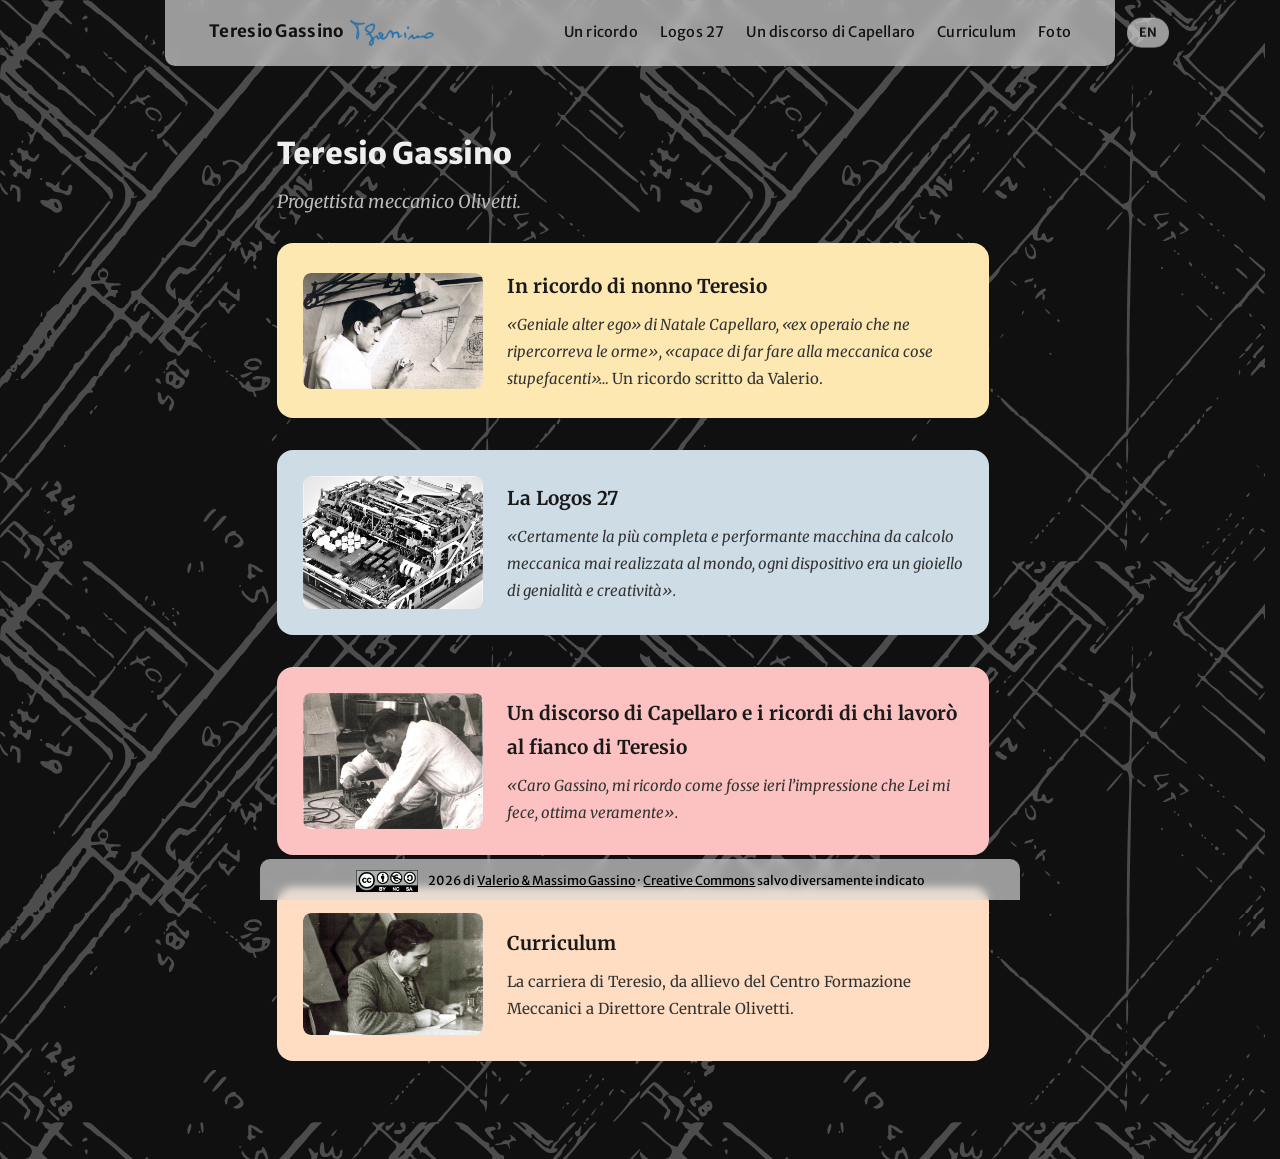
==== commit 457d3a24: "Add files via upload" ====
--- a/index.html
+++ b/index.html
@@ -6,8 +6,8 @@
 <meta name="viewport" content="width=device-width, initial-scale=1.0, viewport-fit=cover">
 <meta name="referrer" content="strict-origin-when-cross-origin">
 <meta name="theme-color" content="#101010">
-<title>Teresio Gassino | Progettista meccanico Olivetti</title>
-<meta name="description" content="Teresio Gassino progettista meccanico di macchine da calcolo Olivetti, geniale alter ego di Capellaro">
+<title>Teresio Gassino — Progettista meccanico Olivetti</title>
+<meta name="description" content="Teresio Gassino, progettista meccanico di macchine da calcolo Olivetti, geniale alter ego di Capellaro.">
 <link rel="preload" href="fonts/merriweather-400-normal.woff2" as="font" type="font/woff2" crossorigin>
 <link rel="preload" href="fonts/merriweather-sans-400-normal.woff2" as="font" type="font/woff2" crossorigin>
 <link rel="stylesheet" href="css/style.css">
@@ -20,8 +20,8 @@
 <link rel="alternate" hreflang="x-default" href="https://teresioweb.github.io/">
 <meta property="og:type" content="website">
 <meta property="og:site_name" content="Teresio Gassino">
-<meta property="og:title" content="Teresio Gassino | Progettista meccanico Olivetti">
-<meta property="og:description" content="Teresio Gassino progettista meccanico di macchine da calcolo Olivetti, geniale alter ego di Capellaro">
+<meta property="og:title" content="Teresio Gassino — Progettista meccanico Olivetti">
+<meta property="og:description" content="Teresio Gassino, progettista meccanico di macchine da calcolo Olivetti, geniale alter ego di Capellaro.">
 <meta property="og:url" content="https://teresioweb.github.io/">
 <meta property="og:image" content="https://teresioweb.github.io/images/card-tecnigrafo.webp">
 <meta property="og:image:width" content="1200">
@@ -29,9 +29,10 @@
 <meta property="og:image:alt" content="Teresio Gassino al tecnigrafo, Olivetti">
 <meta property="og:locale" content="it_IT">
 <meta name="twitter:card" content="summary_large_image">
-<meta name="twitter:title" content="Teresio Gassino | Progettista meccanico Olivetti">
-<meta name="twitter:description" content="Teresio Gassino progettista meccanico di macchine da calcolo Olivetti, geniale alter ego di Capellaro">
+<meta name="twitter:title" content="Teresio Gassino — Progettista meccanico Olivetti">
+<meta name="twitter:description" content="Teresio Gassino, progettista meccanico di macchine da calcolo Olivetti, geniale alter ego di Capellaro.">
 <meta name="twitter:image" content="https://teresioweb.github.io/images/card-tecnigrafo.webp">
+<meta name="twitter:image:alt" content="Teresio Gassino al tecnigrafo, Olivetti">
 <script type="application/ld+json">
 {
   "@context": "https://schema.org",
@@ -42,20 +43,23 @@
       "name": "Teresio Gassino",
       "birthDate": "1924-11-17",
       "birthPlace": {
-        "@type": "Place",
-        "name": "Arè di Caluso, Italia"
+        "@id": "https://teresioweb.github.io/#are"
       },
       "deathDate": "1998",
       "deathPlace": {
-        "@type": "Place",
-        "name": "San Gimignano, Italia"
+        "@id": "https://teresioweb.github.io/#sangimignano"
       },
-      "jobTitle": "Progettista meccanico",
+      "jobTitle": {
+        "@language": "it",
+        "@value": "Progettista meccanico"
+      },
       "worksFor": {
-        "@type": "Organization",
-        "name": "Olivetti"
+        "@id": "https://teresioweb.github.io/#olivetti"
       },
-      "knowsAbout": "Progettazione meccanica",
+      "knowsAbout": {
+        "@language": "it",
+        "@value": "Progettazione meccanica"
+      },
       "sameAs": [
         "https://it.wikipedia.org/wiki/Teresio_Gassino",
         "https://www.wikidata.org/wiki/Q103831208"
@@ -70,6 +74,27 @@
       "about": {
         "@id": "https://teresioweb.github.io/#teresio"
       }
+    },
+    {
+      "@type": "Place",
+      "@id": "https://teresioweb.github.io/#are",
+      "name": {
+        "@language": "it",
+        "@value": "Arè di Caluso, Italia"
+      }
+    },
+    {
+      "@type": "Place",
+      "@id": "https://teresioweb.github.io/#sangimignano",
+      "name": {
+        "@language": "it",
+        "@value": "San Gimignano, Italia"
+      }
+    },
+    {
+      "@type": "Organization",
+      "@id": "https://teresioweb.github.io/#olivetti",
+      "name": "Olivetti"
     }
   ]
 }
@@ -78,10 +103,9 @@
 <body class="page-index">
 <a href="#main" class="skip-link">Vai al contenuto</a>
 <header class="site-nav">
-  <a href="/en/" class="lang-link-desktop" hreflang="en" lang="en" aria-label="English version">EN</a>
   <div class="nav-inner">
     <a href="./" class="brand active" aria-current="page"><span class="brand-text">Teresio Gassino</span> <img src="sfondi/firma.svg" alt="" class="brand-signature"></a>
-    <button type="button" class="menu-toggle" aria-controls="nav-links" aria-label="Apri il menu" aria-expanded="false" data-label-open="Apri il menu" data-label-close="Chiudi il menu">
+    <button type="button" class="menu-toggle" aria-controls="nav-links" aria-label="Menu" aria-expanded="false">
       <span aria-hidden="true"></span><span aria-hidden="true"></span><span aria-hidden="true"></span>
     </button>
     <nav class="nav-links" id="nav-links">
@@ -90,9 +114,10 @@
     <a href="discorso.html">Un discorso di Capellaro</a>
     <a href="curriculum.html">Curriculum</a>
     <a href="galleria.html">Foto</a>
-    <a href="/en/" class="lang-link" hreflang="en" aria-label="English version"><img src="/sfondi/flag-gb.svg" alt="" class="lang-flag-icon"><span lang="en">EN</span></a>
+    <a href="/en/" class="lang-link" hreflang="en" lang="en" aria-label="EN &ndash; English version"><img src="/sfondi/flag-gb.svg" alt="" class="lang-flag-icon"><span>EN</span></a>
   </nav>
   </div>
+  <a href="/en/" class="lang-link-desktop" hreflang="en" lang="en" aria-label="EN &ndash; English version">EN</a>
 </header>
 
 <main id="main" tabindex="-1">
@@ -101,7 +126,7 @@
 
   <div class="cards">
     <a class="card reveal-img" href="home.html">
-      <span class="card-img"><img src="images/card-tecnigrafo.webp" width="1200" height="774" alt="Teresio al tecnigrafo"></span>
+      <span class="card-img"><img src="images/card-tecnigrafo.webp" width="1200" height="774" alt=""></span>
       <div>
         <h2>In ricordo di nonno Teresio</h2>
         <p>&laquo;Geniale alter ego&raquo; di Natale Capellaro, &laquo;ex operaio che ne ripercorreva le orme&raquo;, &laquo;capace di far fare alla meccanica cose stupefacenti&raquo;&hellip; <span class="plain">Un ricordo scritto da Valerio.</span></p>
@@ -109,7 +134,7 @@
     </a>
 
     <a class="card reveal-img" href="logos.html">
-      <span class="card-img"><img src="images/card-logos.webp" width="700" height="517" alt="Logos"></span>
+      <span class="card-img"><img src="images/card-logos.webp" width="700" height="517" alt=""></span>
       <div>
         <h2>La Logos 27</h2>
         <p>&laquo;Certamente la pi&ugrave; completa e performante macchina da calcolo meccanica mai realizzata al mondo, ogni dispositivo era un gioiello di genialit&agrave; e creativit&agrave;&raquo;.</p>
@@ -117,7 +142,7 @@
     </a>
 
     <a class="card reveal-img" href="discorso.html">
-      <span class="card-img"><img src="images/card-lavoro-1.webp" width="700" height="528" alt="Teresio al lavoro"></span>
+      <span class="card-img"><img src="images/card-lavoro-1.webp" width="700" height="528" alt=""></span>
       <div>
         <h2>Un discorso di Capellaro e i ricordi di chi lavor&ograve; al fianco di Teresio</h2>
         <p>&laquo;Caro Gassino, mi ricordo come fosse ieri l&rsquo;impressione che Lei mi fece, ottima veramente&raquo;.</p>
@@ -125,10 +150,10 @@
     </a>
 
     <a class="card reveal-img" href="curriculum.html">
-      <span class="card-img"><img src="images/card-lavoro-2.webp" width="700" height="476" alt="Teresio al lavoro"></span>
+      <span class="card-img"><img src="images/card-lavoro-2.webp" width="700" height="476" alt=""></span>
       <div>
         <h2>Curriculum</h2>
-        <p>La carriera di Teresio, da allievo del Centro Formazione Meccanici a Direttore Centrale Olivetti.</p>
+        <p><span class="plain">La carriera di Teresio, da allievo del Centro Formazione Meccanici a Direttore Centrale Olivetti.</span></p>
       </div>
     </a>
   </div>
--- a/css/style.css
+++ b/css/style.css
@@ -88,28 +88,40 @@
   -webkit-tap-highlight-color: transparent;
 }
 
+/* ...and puts something back in its place: with the tap highlight off and
+   no :active anywhere in the file, a tap on a link, a badge or a photo drew
+   no acknowledgement at all. Scoped to (hover: none) because a mouse
+   already has :hover; opacity, because it reads on both text and
+   photographs; transition:none so the dimming lands on the press.
+     → DECISIONS.md §AK.4 */
+@media (hover: none) {
+  a:active,
+  button:active {
+    opacity: 0.55;
+    transition: none;
+  }
+}
+
 html {
   scrollbar-gutter: stable;
 }
 
-/* Smooth in-page jumps (footnote <-> ornament round-trip on home.html,
-   highlighted word -> ritaglio on discorso.html). Gated behind a class,
-   instead of sitting on html from the start: with scroll-behavior:smooth
-   in force, a scroll restore is performed as an ANIMATED scroll, which
-   mobile engines routinely cancel partway — the page settles at the top
-   and you lose your place.
-
-   The gate used to be "one frame after 'load'", added by the inline
-   <head> script. It is now owned by initScrollMemory() in animations.js,
-   which adds the class only once a restore window has closed and takes
-   it back off at the start of every later one — including the two the
-   'load' gate could never see, a bfcache resume (no parse, no 'load',
-   the class comes back already on) and a same-document Back. The inline
-   script keeps a copy of the old behaviour purely as a failsafe, for
-   when animations.js never runs at all.
-
-   The prefers-reduced-motion block below still overrides it with
-   !important.  → DECISIONS.md §G, §H */
+/* Keeps a focused link out from under the two fixed bars. scroll-padding
+   and not scroll-margin on :focus-visible: the bug is that no scroll is
+   started at all, and only scroll-padding shrinks the scrollport the
+   "already in view" test reads. Both scroll-margin-top values on the site
+   are 12px because this padding adds to them. Change this, change both.
+     → DECISIONS.md §AH */
+html {
+  scroll-padding-top: 5.5rem;
+  scroll-padding-bottom: 5rem;
+}
+
+/* Smooth in-page jumps (footnote round-trip on home.html, highlighted
+   word -> ritaglio on discorso.html). Gated behind a class rather than
+   sitting on html from the start, because a scroll restore performed while
+   smooth is in force is an ANIMATED scroll and mobile engines cancel it
+   partway. initScrollMemory() owns the gate.  → DECISIONS.md §G, §H */
 html.scroll-smooth {
   scroll-behavior: smooth;
 }
@@ -131,8 +143,7 @@
    to 20px — which this site's audience does more than most — moves every
    threshold up by a quarter, so the layout changes when their text
    actually needs the room instead of at a pixel width that means nothing
-   to them. Page zoom was already handled by px; the default-size setting
-   was not, and only the nav's 67.5em was getting it right.
+   to them.
 
    Each rung is a component's geometry, not a device:
 
@@ -150,16 +161,9 @@
                       halves meet without a gap; change one, change both)
      67.5em  (1080px) nav collapses to the burger, language pill follows
 
-   They are close together at the bottom because three different
-   components run out of horizontal room within 80px of each other, not
-   because anyone patched the same problem three times. Merging them
-   would mean picking a width that is wrong for at least two of the
-   three.  → DECISIONS.md §J
-
-   Blocks are placed next to the rules they modify rather than gathered
-   per breakpoint. That is why "max-width: 43.75em" appears seven times:
-   locality beats tidiness here, since you change a component by reading
-   one place. */
+   Pick an existing rung before adding a seventh. Why there are six and
+   not three, and why the blocks sit next to the rules they modify rather
+   than gathered per breakpoint: → DECISIONS.md §J */
 
 /* Skip link: the first focusable thing on every page. Off-screen until
    focused, then it drops into view above the nav.  → DECISIONS.md §4 */
@@ -215,8 +219,12 @@
   -webkit-text-size-adjust: 100%;
   text-size-adjust: 100%;
   /* Reserves room for the fixed nav, in rem so the gap grows together
-     with the bar's own type.  → DECISIONS.md §7 */
-  padding-top: 4.125rem;
+     with the bar's own type. The rem alone stops holding once §AJ lets
+     the brand wrap, so initNavHeight() publishes the bar's measured
+     height as --nav-h and max() takes whichever is larger. No slack is
+     added on top of the measurement; the fallback is the same 4.125rem.
+       → DECISIONS.md §7, §AJ.2 */
+  padding-top: max(4.125rem, var(--nav-h, 4.125rem));
 }
 
 /* Site nav: fixed bar, hides on scroll down and returns on scroll up.
@@ -243,6 +251,20 @@
   transform: translateY(-100%);
 }
 
+/* Brings the auto-hidden bar back whenever anything inside it takes focus,
+   so a focus ring is never drawn above the viewport edge — a fixed element
+   is never scrolled into view. The second rule is for the pill, which is
+   fixed in its own right and carries its own .nav-hidden.
+     → DECISIONS.md §AK.1 */
+.site-nav.nav-hidden:focus-within {
+  transform: none;
+}
+
+.site-nav:focus-within .lang-link-desktop.nav-hidden {
+  transform: translateY(-50%);
+  opacity: 1;
+}
+
 .nav-inner {
   /* 56.25rem = 900px at a 16px default; in rem for the same reason as
      .site-nav above.  → DECISIONS.md §AA */
@@ -273,6 +295,11 @@
   display: inline-flex;
   align-items: center;
   gap: 6px;
+  /* A flex item's automatic minimum size is its content, and this one's
+     cannot shrink (nowrap), so at a large default font the burger beside
+     it absorbed the whole shortfall. This lets the brand yield.
+       → DECISIONS.md §AJ.1 */
+  min-width: 0;
 }
 
 .brand-text {
@@ -292,6 +319,16 @@
   height: 1.625rem;
   width: auto;
   display: block;
+  /* Same override as .brand itself (§AJ.1): a replaced element's automatic
+     minimum size in a flex row is its own rendered size, so without this
+     the image refused to shrink and pushed the burger past the edge.
+       → DECISIONS.md §AL.1 */
+  min-width: 0;
+  /* Lets flex-shrink make the box narrower than the aspect ratio wants
+     without stretching the drawing to fill it — the box shrinks, the
+     signature scales down inside it, nothing distorts.
+       → DECISIONS.md §AL.1 */
+  object-fit: contain;
 }
 
 .nav-links {
@@ -307,6 +344,11 @@
   text-decoration: none;
   font-size: 0.90625rem;
   letter-spacing: 0.2px;
+  /* One line per label in the horizontal bar, and inherited by the burger
+     dropdown, where the longest label outgrows the column at a 320px
+     viewport and a 32px default font and is clipped at both ends. Left as
+     it is on purpose; what letting it wrap would cost is written down.
+       → DECISIONS.md §AM */
   white-space: nowrap;
   /* the underline is reserved from the start, transparent until it's
      wanted — same trick already used on .brand-text just above, and
@@ -329,26 +371,21 @@
   border-bottom-color: #111;
 }
 
-/* 26x24: a 26x20 GLYPH inside a 24px-tall target box. WCAG 2.2 SC 2.5.8
-   wants 24 CSS px on both axes and measures the target, not the drawing,
-   so 2px of clearance above and below the bars satisfies it without
-   touching what the eye sees.
-     The first attempt scaled the drawing itself to 31x24 and it read as
-   misaligned beside the wordmark. The reason is in the ink, not in the
-   centring — both were centred at 28.83 the whole time. At 26x20 the top
-   rule lands at y=19.0, which is exactly the cap height of "Teresio
-   Gassino"; that shared top edge was doing the alignment work. Grown to
-   24px the drawing starts at 17.0, two pixels above the cap line, and
-   ends 7.7px below the baseline — so the burger straddled the wordmark
-   instead of sitting on the same line as it.
-     Keep the glyph at 26x20. If you ever resize it, keep the top rule on
-   the cap height of the brand text.  → DECISIONS.md §S */
+/* 26x24: a 26x20 GLYPH inside a 24px-tall target box. SC 2.5.8 measures
+   the target, not the drawing. Keep the glyph at 26x20 — its top rule
+   lands on the cap height of "Teresio Gassino", and that shared edge is
+   what makes the nav read as aligned.  → DECISIONS.md §S */
 .menu-toggle {
   display: none;
   position: relative;
   z-index: 1;
   width: 26px;
   height: 24px;
+  /* The 26px above is a flex-basis, not a floor: with the default
+     flex-shrink:1 the bar handed this button the entire shortfall whenever
+     the brand outgrew the row, and it measured 0 from a 24px default font
+     upward. Never shrink.  → DECISIONS.md §AJ.1 */
+  flex: 0 0 auto;
   background: none;
   border: none;
   padding: 0;
@@ -365,19 +402,10 @@
   transition: top 0.3s ease, transform 0.3s ease, opacity 0.2s ease;
 }
 
-/* Direction-specific easing, and it is not decoration. With one shared
-   `ease` on both properties the bars converged as fast as they rotated:
-   measured frame by frame, at ~90ms into the open the three rules sat
-   within 3.8px of each other while still only 26 degrees off horizontal,
-   which reads as one thick blurred bar rather than an X forming — the
-   "hesitation" that looks like the page is still loading.
-     Opening: rotation leads (fast-out curve, ~39 degrees by 90ms) and
-   convergence lags (slow-in curve, bars still ~16px apart at that point),
-   so the two rules are unmistakably separate while they cross.
-     Closing wants the mirror image, or it produces the same artefact on
-   the way back: the bars separate first, the rotation unwinds after.
-   Hence two declarations — the base rule times the return to closed, the
-   .open rule times the trip to open. */
+/* Direction-specific easing, and it is not decoration: with one shared
+   `ease` the bars converged as fast as they rotated and read as a single
+   blurred bar mid-animation. Two declarations because closing wants the
+   mirror of opening.  → DECISIONS.md §V */
 .menu-toggle span {
   transition: top 0.3s cubic-bezier(0.16, 1, 0.3, 1),
               transform 0.3s cubic-bezier(0.7, 0, 0.84, 0),
@@ -428,6 +456,25 @@
     padding: 12px 0;
   }
 
+  /* Below the breakpoint the row is brand + burger and nothing else, so
+     the brand is free to take a second line rather than push the burger
+     off the right edge; above it the bar has room, which is why this is
+     scoped. Both selectors are needed: nowrap is set on .brand, and
+     .brand-text holds the words.  → DECISIONS.md §AJ.1 */
+  .brand,
+  .brand-text {
+    white-space: normal;
+  }
+
+  /* Letting the wordmark wrap (above) frees height, not width: the
+     signature still sits on the same line beside it, so the row can still
+     outgrow itself even after §AJ.1. Same fallback the dropdown's items
+     already use (§AJ.3).  → DECISIONS.md §AL.1 */
+  .brand {
+    flex-wrap: wrap;
+    row-gap: 2px;
+  }
+
   .menu-toggle {
     display: block;
   }
@@ -443,6 +490,12 @@
     right: 0;
     flex-direction: column;
     align-items: center;
+    /* The desktop rule above uses flex-end; here the axis is vertical and
+       the box is capped, so flex-end pushed the overflow off the TOP,
+       behind the bar and into the overflow:hidden below. Start, so what
+       does not fit falls off the bottom where the reader can see it go.
+         → DECISIONS.md §AJ.3 */
+    justify-content: flex-start;
     gap: 4px;
     padding: 0 24px;
     background: rgba(220, 220, 220, 0.9);
@@ -461,12 +514,71 @@
   }
 
   .nav-links.open {
-    max-height: 400px;
+    /* 25rem is the 400px this always had, now in rem so the cap grows with
+       the six labels it has to clear. min() with the viewport because the
+       dropdown hangs off a fixed bar: anything past the bottom edge is not
+       scrolled to, it is gone. --nav-h is §AJ.2's measurement.
+         → DECISIONS.md §AJ.3 */
+    max-height: min(25rem, calc(100vh - var(--nav-h, 4.125rem) - 1rem));
+    /* Only on .open: closed, the list keeps the overflow:hidden that
+       makes the max-height animation work. A menu the reader cannot
+       scroll is a menu missing its last items.  → DECISIONS.md §AJ.3 */
+    overflow-y: auto;
+    overscroll-behavior: contain;
     opacity: 1;
     padding: 22px 24px 26px;
     pointer-events: auto;
     visibility: visible;
     transition-delay: 0s;
+  }
+
+  /* No JavaScript, no burger: the dropdown could never open, and below this
+     breakpoint every destination and the language link lived only in it.
+     The bar joins the flow and prints its links as a wrapped row beneath
+     the brand, so body stops reserving the fixed strip.  → DECISIONS.md §AO */
+  html.no-js {
+    scroll-padding-top: 0;
+  }
+
+  .no-js body {
+    padding-top: 0;
+  }
+
+  .no-js .site-nav {
+    position: relative;
+  }
+
+  .no-js .nav-inner {
+    flex-wrap: wrap;
+    row-gap: 6px;
+  }
+
+  .no-js .menu-toggle {
+    display: none;
+  }
+
+  .no-js .nav-links {
+    position: static;
+    flex: 1 1 100%;
+    flex-direction: row;
+    flex-wrap: wrap;
+    justify-content: flex-start;
+    gap: 2px 18px;
+    padding: 0;
+    max-height: none;
+    overflow: visible;
+    opacity: 1;
+    visibility: visible;
+    pointer-events: auto;
+    background: transparent;
+    backdrop-filter: none;
+    -webkit-backdrop-filter: none;
+    transition: none;
+  }
+
+  .no-js .nav-links a {
+    padding: 4px 0;
+    line-height: 1.4;
   }
 }
 
@@ -592,12 +704,10 @@
      DECISIONS.md §20 */
   --link: #699EC6;
 
-  /* The page is dark by design, but nothing told the browser that, so
-     every UA-rendered surface stayed light: the page scrollbar and the
-     three scrollable dark panels (.text-window, .doc-viewer-scroll,
-     .doc-viewer-text) drew a white bar against #101010 on Windows.
-     One declaration covers all four, plus any future form control.
-     The @media print block re-declares this as `light`.
+  /* The page is dark by design, but nothing told the browser so, and every
+     UA-rendered surface stayed light — the page scrollbar and the three
+     scrollable dark panels drew a white bar against #101010. The print
+     block re-declares this as `light`, on :root and not html.
        → DECISIONS.md §L */
   color-scheme: dark;
 }
@@ -657,14 +767,11 @@
   transform: translateX(0);
 }
 
-/* Side-by-side figure: image and description next to each other. The
-   figcaption sits inside .side-row rather than as a direct child of
-   <figure>, which the W3C validator flags as a content-model error.  →
-   DECISIONS.md §22 */
-/* Image column + text column, side by side. The <figcaption> is inside
-   this flex row, not a direct child of <figure> — which is invalid HTML
-   and is left that way on purpose. Do not "fix" it: three attempts have
-   failed.  → DECISIONS.md §AC */
+/* Image column + text column, side by side: the image column takes 42% and
+   the caption the rest. The <figcaption> is inside this flex row, not a
+   direct child of <figure> — invalid HTML, left that way on purpose. Do
+   not "fix" it: three attempts have failed.  → DECISIONS.md §22 (the
+   rule), §AC (why the figcaption stays) */
 .side-row {
   display: flex;
   gap: 28px;
@@ -915,8 +1022,11 @@
 
 .card h2 { margin: 0 0 8px; font-size: 1.1875rem; color: #1a1a1a; }
 .card p { margin: 0; color: #333; font-style: italic; font-size: 0.9375rem; }
+/* Three of the four cards QUOTE; .plain marks the parts that describe
+   instead, and it is the only mechanism for that distinction. It replaces
+   a `.card:nth-child(4) p` rule that said "the fourth one" where it meant
+   "this one is not a quotation".  → DECISIONS.md §AI.1 */
 .card p .plain { font-style: normal; }
-.card:nth-child(4) p { font-style: normal; }
 
 @media (max-width: 35em) {
   .card { flex-direction: column; align-items: flex-start; }
@@ -994,11 +1104,16 @@
 }
 
 /* Scroll targets for the highlighted words in the ritagli-band, offset so
-   the fixed nav doesn't land on top of the photo.  → DECISIONS.md §32 */
-#clump-row-1,
-#clump-row-2,
-#clump-row-3 {
-  scroll-margin-top: 100px;
+   the fixed nav doesn't land on top of the photo. One id per cited source,
+   not per row: below 50em the clump is a vertical stack and a row id puts
+   the wrong photo at the top. tabindex="-1" in the markup lets a jump move
+   focus here; like <main>, the target draws no ring.  → DECISIONS.md §32 */
+#clump-capellaro,
+#clump-piol,
+#clump-sartor,
+#clump-banchelli {
+  scroll-margin-top: 12px;
+  outline: none;
 }
 
 .clump-anchor {
@@ -1044,15 +1159,18 @@
   position: absolute;
   bottom: 10px;
   right: 10px;
+  /* Paired with right:10px above: an absolutely positioned box with both
+     set is sized to span exactly what lies between them, instead of
+     shrink-to-fitting its own nowrap text and running off the near edge.
+     Quercia's own rule two lines down overrides both on specificity and
+     is untouched.  → DECISIONS.md §AL.2 */
+  left: 10px;
   padding: 5px 12px;
   border-radius: 16px;
-  /* 0.65, up from 0.55. The badge sits on the blank paper margin of a
-     scan, so the worst case is white underneath: at 0.55 the composited
-     pill measured rgb(115,115,115), which is 4.74:1 against #fff — a
-     pass with 0.24 of margin, on a line that is a real instruction
-     rather than decoration. 0.65 composites to rgb(89,89,89) and 7.01:1,
-     which clears AAA as well. .img-badge already sits at 0.72 (9.23:1)
-     for the same reason.  → §X */
+  /* 0.65, up from 0.55. Worst case is white paper underneath: 0.55
+     composited to 4.74:1, a pass with a quarter point of margin on a line
+     that is a real instruction. 0.65 gives 7.01:1. .img-badge sits at
+     0.72 for the same reason.  → DECISIONS.md §X */
   background: rgba(0, 0, 0, 0.65);
   color: #fff;
   font-family: 'Merriweather Sans', Arial, sans-serif;
@@ -1060,7 +1178,12 @@
      being texture, and this one is a real instruction ("clicca per il
      testo pdf completo") that has to be read, not recognised. */
   font-size: 0.75rem;
-  white-space: nowrap;
+  /* Was nowrap. With both edges now fixed, nowrap wouldn't stop the
+     overflow — it would just make the text render at its unclipped
+     one-line width past the right edge instead of the left. Wrapping
+     inside the constrained box is the point.  → DECISIONS.md §AL.2 */
+  white-space: normal;
+  text-align: center;
   opacity: 0;
   transition: opacity 0.2s ease;
   pointer-events: none;
@@ -1136,15 +1259,11 @@
     flex-direction: column;
     gap: 16px;
   }
-  /* relative, not static. The badge inside is position:absolute and is
-     meant to be placed against its own photo; static here removed the
-     photo as a containing block, so both badges escaped up to
-     .clump-stage and stacked on top of each other in the middle of it —
-     which is why the badge appeared to be missing entirely on every
-     narrow layout. relative undoes the base rule's absolute positioning
-     exactly as static did, since a relatively positioned box with no
-     offsets sits where it would have sat anyway, and it keeps the
-     photo as the reference the badge needs. */
+  /* relative, not static. The badge inside is absolutely positioned
+     against its own photo, and static removed the photo as a containing
+     block — both badges escaped up to .clump-stage and stacked on top of
+     each other, which is why the badge looked missing on every narrow
+     layout.  → DECISIONS.md §33 */
   .clump-photo {
     position: relative;
     width: 100%;
@@ -1392,35 +1511,24 @@
     display: inline;
   }
 
-  /* The footer stops being fixed here, and that is the whole point of
-     this block now. On a landscape phone the viewport is around 390px
-     tall; a fixed nav plus a fixed footer were taking roughly a quarter
-     of it and never giving it back, on the one orientation with the
-     least height to spare. The previous answer was to shrink the footer
-     until it fit — down to 10px type — which solved the geometry by
-     making the text unreadable. Letting it scroll away with the page
-     costs nothing: it is a credit line and a licence badge, not
-     navigation, and nothing on the site depends on it being reachable
-     at all times.
-     Type back up to the portrait size (10.5px) rather than staying at
-     10px: with the height pressure gone there is no reason for two
-     different mobile footer sizes, and one fewer number to keep in
-     sync. The safe-area padding stays — a static footer at the end of
-     the document still sits over the home indicator once the page is
-     scrolled to the bottom, which is exactly the case the inset was
-     added for. */
+  /* Nothing floats over the bottom of the page here, so the reserve
+     §AH keeps for the fixed footer would only over-scroll every
+     focused link by 80px on the one viewport with the least height
+     to spare. The top reserve stays: the nav is still fixed. */
+  html {
+    scroll-padding-bottom: 0;
+  }
+
+  /* The footer stops being fixed here, and that is the whole point of this
+     block: a fixed nav plus a fixed footer were taking a quarter of a
+     390px-tall viewport and never giving it back. Type returns to the
+     portrait 10.5px; the safe-area padding stays.  → DECISIONS.md §D */
   footer {
     position: static;
-    /* full-bleed here, unlike everywhere else. The 760px cap and the
-       auto margins exist to keep the fixed bar aligned with main's
-       reading column while it floats over the page; once the footer is
-       back in normal flow at the end of the document there is nothing
-       to align it to, and the cap just leaves two unexplained strips of
-       page background either side of it on a viewport that is, by
-       definition of this query, wide. Edge to edge reads as the end of
-       the document, which is what it now is. border-radius goes with
-       it: a band that touches both edges has no floating corner left to
-       round. */
+    /* full-bleed here, unlike everywhere else: the 760px cap aligns a
+       floating bar with main's reading column, and a footer back in normal
+       flow has nothing to align to. border-radius goes with it.
+         → DECISIONS.md §D */
     max-width: none;
     padding: 8px 14px calc(5px + (env(safe-area-inset-bottom) * 0.8));
     font-size: 0.65625rem;
@@ -1436,14 +1544,10 @@
     height: 15px;
   }
 
-  /* main's bottom padding exists only to keep content clear of a FIXED
-     footer. With the footer back in flow it would be a large empty gap,
-     so it drops to an ordinary bottom margin — including the two
-     page-specific overrides, which are listed explicitly because each
-     outranks a bare `main` on specificity. 48px rather than 0: Foto's
-     background SVG renders its lines solid white when the photo grid
-     runs right up against the footer (see DECISIONS.md §30), and that
-     is a rendering quirk of proximity, not of position:fixed. */
+  /* main's bottom padding exists only to clear a FIXED footer; in flow it
+     would be a large empty gap. The two page-specific overrides are listed
+     explicitly because each outranks a bare `main`. 48px and not 0, for
+     Foto's background SVG.  → DECISIONS.md §D, §30 */
   main,
   body.page-home main,
   body.page-galleria main {
@@ -1452,11 +1556,21 @@
 }
 
 /* Fixed-height scrollable box for a long list inside a card, set in the
-   Fonte's own typeface — this content is citation, not prose.  →
-   DECISIONS.md §48 */
+   Fonte's own typeface — this content is citation, not prose. The height
+   still shows about two rows on a phone; raising it is a design call that
+   has been considered and not taken.
+     → DECISIONS.md §48, §O (still open) */
 .text-window {
-  height: 130px;
+  /* 8.125rem is 130px at a 16px default, so nothing moves there — but the
+     box now grows with what it holds, instead of leaving a reader at a
+     200% default font a window whose content had trebled inside a frame
+     that had not.  → DECISIONS.md §48, §AK.2 */
+  height: 8.125rem;
   overflow-y: auto;
+  /* 500-odd px of list inside 130 on a phone: without this, the flick
+     that reaches the end of the list keeps going into the page scroll
+     and carries the reader past the whole card.  → DECISIONS.md §AK.2 */
+  overscroll-behavior: contain;
   margin: 10px 0;
   padding: 10px 12px;
   border-radius: 10px;
@@ -1471,32 +1585,19 @@
      that tint included, on every card colour. */
   color: #4A4A4A;
   /* :root sets color-scheme: dark for the page, and this box was named in
-     that decision alongside .doc-viewer-scroll and .doc-viewer-text — which
-     was wrong. Those two are dark panels; this one is a light box sitting on
-     a pastel card, so the page-level `dark` gave it a dark scrollbar on a
-     light surface. It opts back out for itself.  → DECISIONS.md §L */
+     that decision by mistake: it is a light box on a pastel card, not a
+     dark panel, so it opts back out for itself.  → DECISIONS.md §L */
   color-scheme: light;
-  /* color-scheme above is what Chromium needs and is enough for it. Firefox
-     needs a second, unrelated fix: on top of color-scheme it runs its own
-     heuristic (ported from WebKit, Bugzilla #865806) that reads the box's
-     *specified* background-color and darkens the scrollbar whenever the raw
-     R+G+B sum is under 384 — ignoring alpha entirely. rgba(0,0,0,0.06) above
-     is (0,0,0) by that reading: a full black, not a 6% wash, so Firefox
-     still drew a dark scrollbar on this light box after color-scheme was
-     already correct in Chromium. scrollbar-color is a second, independent
-     lever both engines support and neither heuristic can override — Safari
-     is the one engine with neither, and stays on color-scheme alone, which
-     is already right for it.  → DECISIONS.md §X */
+  /* color-scheme above is enough for Chromium. Firefox runs a second,
+     independent heuristic on the box's *specified* background-color,
+     ignoring alpha, so rgba(0,0,0,0.06) reads as full black.
+     scrollbar-color is the one lever neither heuristic can override.
+       → DECISIONS.md §Y */
   scrollbar-color: rgba(0, 0, 0, 0.35) transparent;
-  /* The same tint that forced #4A4A4A above also applies to the LINKS in
-     here, and that half was missed: .color-band's #205C8B is tuned
-     against the bare card colour, so inside this box it lands on
-     #EDB5B5 (pink) rather than #FCC1C1 and measures 4.01:1 — a real AA
-     failure on the 41 patent links, confirmed by axe-core. #1A4F78 is
-     the same hue two steps darker: 4.88 on tinted pink, 5.43 tinted
-     blue, 5.92 tinted peach, 6.27 tinted yellow. The blue card would
-     have failed too (4.46) the day a .text-window landed on it.
-       → DECISIONS.md §L */
+  /* The tint that forced #4A4A4A above applies to the LINKS in here too,
+     and that half was missed: .color-band's #205C8B measures 4.01:1 inside
+     this box, a real AA failure on all 41 patent links. #1A4F78 clears AA
+     on all four card colours.  → DECISIONS.md §L */
   --link: #1A4F78;
 }
 
@@ -1506,17 +1607,6 @@
 
 .text-window p:last-child {
   margin-bottom: 0;
-}
-
-/* sub-heading between groups of a .doc-list inside a .text-window
-   (Curriculum patent list: "Firmati con Natale Capellaro", "Con altri
-   coinventori", "Dopo l&rsquo;Olivetti") — bold and centered, distinct
-   from the plain citation text around it. Those three are <h3> since §X;
-   the first group opens unlabelled on purpose, so there is no fourth. */
-.text-window .doc-list-heading {
-  text-align: center;
-  font-weight: 700;
-  margin: 14px 0 6px;
 }
 
 /* small print / citation lines ("Fonte: ...") throughout the site */
@@ -1686,14 +1776,11 @@
   inset: 0;
   align-items: center;
   justify-content: center;
-  /* The gutter is what gives way, not the photo. 90vw of content inside a
-     40px gutter overflowed a 390px screen by 21px; capping the content
-     instead shrank the photo, which is the wrong thing to spend. 5vw makes
-     90vw + two gutters exactly 100vw at every width. --lb-chrome is the
-     counter and caption stacked under the photo (65px measured for one
-     line): the photo leaves room for it, and prev/next shift up by half of
-     it so they sit on the photo's middle instead of the column's.
-     → DECISIONS.md §AD */
+  /* The gutter is what gives way, not the photo: capping the content
+     instead shrank the picture, which is the wrong thing to spend.
+     Percent and not vw — vw counts the scrollbar. --lb-chrome is the
+     counter and caption stacked under the photo, and does three jobs from
+     one number.  → DECISIONS.md §AD */
   --lb-pad-y: 16px;
   /* % and not vw: vw counts the scrollbar the padding box does not have,
      which left 7px hanging off a 1024px window. Capped at the original 40px
@@ -1734,17 +1821,15 @@
   position: relative; /* the positioning context .lightbox-loading::after centres against */
 }
 
-/* Same gear, same reason as .doc-viewer-loading: five of the six gallery
-   photos open a data-src file separate from the thumbnail already on the
-   page (foto-01 is 178 KB against the thumb's 78 KB), so there is a real
-   download between the tap and the picture. The min-height reserves room
-   for the gear, which would otherwise sit in a box collapsed to nothing:
-   the image is at opacity 0 and has no intrinsic size yet.  → DECISIONS.md §AB */
+/* Same gear and same reason as .doc-viewer-loading: five of the six
+   gallery photos open a data-src file separate from the thumbnail, so
+   there is a real download between the tap and the picture. min-height
+   reserves room in a box that would otherwise collapse.
+     → DECISIONS.md §AB */
 /* The block the gear turns in before the photo arrives. Square on purpose:
-   the real dimensions are unknown until 'load', and handing the image the
-   thumbnail's width/height instead was tried — inside a column flex
-   container with both axes auto the ratio does not resolve and the box came
-   out square anyway.  → DECISIONS.md §AD */
+   the real dimensions are unknown until 'load', and handing it the
+   thumbnail's ratio was tried and came out square anyway.
+     → DECISIONS.md §AD */
 .lightbox-loading img {
   min-width: 160px;
   min-height: 160px;
@@ -1771,10 +1856,8 @@
   max-width: 100%;
   /* calc, never a percentage: a percentage max-height against
      .lightbox-content's auto height is indefinite, which voids the whole
-     declaration and leaves the photo with no cap at all — 205px of vertical
-     overflow in landscape when it was tried that way. 80vh stays the cap
-     wherever there is room for it, which is portrait and every desktop
-     size; only short landscape viewports fall back to the calc. */
+     declaration and leaves the photo uncapped — 205px of overflow when it
+     was tried that way.  → DECISIONS.md §AD */
   max-height: min(80vh, calc(100vh - 2 * var(--lb-pad-y) - var(--lb-chrome)));
   border-radius: 8px;
   box-shadow: 0 20px 60px rgba(0, 0, 0, 0.6);
@@ -1819,11 +1902,17 @@
    loading gear, §AB) and comes later in the DOM: without this it paints
    over these three, and on a portrait phone the photo is wide enough to
    swallow prev/next entirely.  → DECISIONS.md §AD */
+/* 26px wide, like .menu-toggle (§S) and .doc-viewer-close before it — the
+   third control of that family and the only one left to shrink-to-fit, at
+   19.9px under SC 2.5.8's 24px floor. The glyph is untouched: min-width
+   grows the BOX, and right drops 26 → 23 to absorb the shift.
+     → DECISIONS.md §AK.5 */
 .lightbox-close {
   position: absolute;
   z-index: 1;
   top: 22px;
-  right: 26px;
+  right: 23px;
+  min-width: 26px;
   background: none;
   border: none;
   color: #fff;
@@ -1882,7 +1971,9 @@
 }
 
 /* A phone held sideways has height to spare nowhere: the gutter is the only
-   thing left to give, and every pixel of it comes back as photo. */
+   thing left to give, and every pixel of it comes back as photo. One of the
+   site's two height thresholds — the other is 31.25em — and neither is a
+   rung of the width ladder above .skip-link.  → DECISIONS.md §J */
 @media (max-height: 30em) {
   .lightbox-overlay {
     --lb-pad-y: 8px;
@@ -2002,11 +2093,14 @@
 
 .doc-viewer-scroll img {
   display: block;
-  /* Caps a document at the viewport width, with nowhere for extra width
-     to go but off both edges. --doc-width can still ask for less, never
-     more.  → DECISIONS.md §62 */
+  /* Caps a document at the width of the box that holds it; --doc-width can
+     still ask for less, never more.
+     Percent, not vw — the same distinction §AD settled for the lightbox,
+     which this rule then got wrong 200 lines later. vw counts the
+     scrollbar the dialog reserves with scrollbar-gutter.
+       → DECISIONS.md §62, §AD, §AK.3 */
   width: var(--doc-width, auto);
-  max-width: 100vw;
+  max-width: 100%;
   height: auto;
   margin: auto; /* centers a document narrower than the cap in both axes; one AT the cap just fills it edge to edge */
   /* fades in once loaded (see initDocViewer()'s open()) instead of
@@ -2100,8 +2194,12 @@
 }
 
 /* section subheads inside a combined transcript (BanchelliFull, two
-   posts in one template) — one level up from .doc-viewer-text-comments
-   h3 below, which marks a much smaller "Commenti" label */
+   posts in one template) — the larger of the two h2 treatments. The
+   "Commenti" label is an h2 too, and sits inside this container, so
+   .doc-viewer-text-comments h2 below matches the same element at equal
+   specificity (0,2,0) and wins on source order alone. It must stay
+   below this rule. (Said "h3" until 15 September 2026; nothing in any
+   template is an h3, and that arm below matches nothing.) */
 .doc-viewer-text-inner h2 {
   font-family: 'Merriweather Sans', Arial, sans-serif;
   font-size: 0.9375rem;
@@ -2228,13 +2326,9 @@
 }
 
 /* single light, translucent band wrapping a block of text (the "Nei
-   ritagli" quotes, or the Quercia intro paragraph)
-
-   Second of two blocks for this class, deliberately: the --link override
-   stays up in the link-colour cluster next to :root and .color-band, so
-   the three contexts and their contrast ratios stay readable together.
-   Splitting costs one extra place to look; merging would cost the
-   comparison. Everything visual is here. */
+   ritagli" quotes, or the Quercia intro paragraph). Second of two blocks
+   for this class on purpose: the --link override stays up in the
+   link-colour cluster.  → DECISIONS.md §AI.2 */
 .ritagli-band {
   background: rgba(255, 255, 255, 0.25);
   backdrop-filter: blur(10px);
@@ -2250,21 +2344,26 @@
   color: #ddd;
 }
 
+/* Discorso's four credits are a <ul> rather than four <p>. These two
+   rules restate what those paragraphs used to get from the base `p` rule;
+   spacing verified unchanged in both directions.  → DECISIONS.md §I */
+.ritagli-band ul {
+  list-style: none;
+}
+
+.ritagli-band li {
+  margin-bottom: 18px;
+  color: #ddd;
+}
+
 .ritagli-band p:last-child {
   margin-bottom: 0;
 }
 
-/* Rights note closing the credits band on discorso.html. Deliberately a
-   step quieter than the credits above it — smaller, dimmer, behind a
-   hairline — because it is a different register: those paragraphs say
-   where each document came from, this one says who owns it. Reading the
-   two in the same voice would make the note look like a fifth source.
-
-   #c8c8c8 rather than something dimmer: the band is 25% white over
-   #101010, so text sits on an effective #4c4c4c, and this is 5.13:1 —
-   past 4.5:1 with room, which matters more here than usual because the
-   type is 0.9375rem and nothing about a rights note earns an exception.
-   #bbb measures 4.47:1 and would fail.  → DECISIONS.md §I */
+/* Rights note closing the credits band on discorso.html. A step quieter
+   than the credits above it, so it is not read as a fifth source. #c8c8c8
+   measures 5.13:1 on the band's effective #4c4c4c; #bbb would fail at
+   4.47.  → DECISIONS.md §I */
 .ritagli-band p.ritagli-nota {
   margin-top: 22px;
   padding-top: 18px;
@@ -2279,14 +2378,22 @@
    inline-block lets padding actually enlarge the tappable area
    instead of just adding whitespace around the glyph the way it
    would on a still-inline element. */
-.ritagli-band p a.footnote-link {
+/* Banchelli's credit is now an <li>, not a <p> (→ §I); the selector is
+   cut back to the band rather than re-listing both, since a
+   .footnote-link anywhere in this band wants the same target size. */
+.ritagli-band a.footnote-link {
   display: inline-block;
   padding: 2px 4px;
 }
 
 /* The rights note is not one of the quoted sources, so it does not take
-   the marker.  → DECISIONS.md §I */
-body.page-discorso .ritagli-band p:not(.ritagli-nota)::before {
+   the marker — and now it does not have to be excluded by name either:
+   the four sources are <li> and the note is the band's only <p>, so the
+   structure carries the distinction the `:not()` used to carry by hand.
+   The marker sits at #999, which is 3.014:1 on the no-backdrop-filter
+   fallback — above the 3:1 floor for non-text, and checked.
+     → DECISIONS.md §I, §AM (open, measured, and left) */
+body.page-discorso .ritagli-band li::before {
   content: ">";
   display: inline;
   margin-right: 8px;
@@ -2330,15 +2437,10 @@
   }
 }
 
-/* badge on linked images (Logos / Curriculum) indicating what the
-   link opens: PDF, video, an external page, or a larger image.
-   `button` is in all three of these selectors because the patent card's
-   trigger is a <button> rather than an <a> (§O) and needs the identical
-   treatment — most of all `overflow: hidden`, which is what makes an
-   entering image slide up from behind the card's own frame edge instead
-   of gliding across the pastel on top of it. Leaving the button out was
-   exactly the difference a reader spotted between that card and the other
-   three, and the hover overlay was missing from it too.
+/* badge on linked images (Logos / Curriculum) indicating what the link
+   opens: PDF, video, an external page, or a larger image. `button` is in
+   all three selectors because the patent card's trigger is a <button> and
+   needs the identical treatment — above all `overflow: hidden`.
      → DECISIONS.md §T */
 .side-row > a,
 .side-row > button {
@@ -2396,9 +2498,8 @@
 
 /* Language switcher: a floating pill on desktop, the last item of the
    burger dropdown below the breakpoint. It sits outside .nav-inner but
-   still inside .site-nav, whose backdrop-filter makes it the containing
-   block for this position:fixed pill — which is what the left: calc()
-   below is measured against.  → DECISIONS.md §71 */
+   inside .site-nav, whose backdrop-filter makes it the containing block
+   the left: calc() below is measured against.  → DECISIONS.md §71 */
 /* Left edge derived from the bar's own right edge plus a 12px gap, rather
    than tuned by eye.  → DECISIONS.md §72, §C */
 .lang-link-desktop {
@@ -2562,9 +2663,13 @@
 }
 
 /* offset for anchor jumps to footnotes, so the fixed nav doesn't end
-   up covering the line the reader was just sent to */
+   up covering the line the reader was just sent to. 12px, not 100:
+   html's scroll-padding-top already contributes 88 of the 100 this
+   used to carry on its own (§AH). Focusable through tabindex="-1" so a
+   jump moves focus too, and ringless for the same reason as <main>. */
 .footnote-target {
-  scroll-margin-top: 100px;
+  scroll-margin-top: 12px;
+  outline: none;
 }
 
 /* drop cap on the essay's first letter ("Teresio") */
@@ -2578,7 +2683,9 @@
 }
 
 /* Full-bleed hero breaking out of main's 760px column to the full viewport
-   width, clipped by body's own overflow-x.  → DECISIONS.md §77 */
+   width, clipped by body's own overflow-x. The ~7px a side that 100vw
+   costs on a classic scrollbar is measured and kept.
+     → DECISIONS.md §77, §X (left alone on purpose) */
 .hero-photo {
   width: 100vw;
   position: relative;
@@ -2661,7 +2768,9 @@
 }
 
 /* Closing mark drawn from one of Teresio's own patents, kept at the same
-   faint level as the watermarks on the other pages.  → DECISIONS.md §82 */
+   faint level as the watermarks on the other pages. No width/height and no
+   aspect-ratio: the resulting shift is measured and accepted.
+     → DECISIONS.md §82, §AM (open, measured, and left) */
 .essay-ornament {
   width: 14%;
   max-width: 100px;
@@ -2691,7 +2800,9 @@
 }
 
 /* Paragraph divider from a Teresio patent, sized at half the reading
-   column's width on any breakpoint.  → DECISIONS.md §83 */
+   column's width on any breakpoint. No width/height and no aspect-ratio:
+   the resulting shift is measured and accepted.
+     → DECISIONS.md §83, §AM (open, measured, and left) */
 .essay-divider {
   width: 50%;
   max-width: 310px;
@@ -2713,23 +2824,11 @@
   }
 }
 
-/* Fallback for browsers with no backdrop-filter in either form. Every
-   translucent surface on the site leans on the blur to stay legible: what
-   sits behind it isn't a flat colour but the page itself scrolling under
-   the bar, and a decorative watermark SVG under the bands. Without the
-   blur that content reads through sharply and competes with the text on
-   top — the nav's black labels over whatever paragraph happens to be
-   passing beneath them, the band's light text over the watermark's lines.
-   The condition tests both spellings, because Safari before 18 supports
-   only the -webkit- one and doesn't need this at all.
-   Values are chosen to land on roughly the apparent colour the blurred
-   surface already produces, so nothing shifts for anyone who does have
-   the filter: the light chrome (rgba(220,220,220,0.68) over the dark
-   page) blends to about #9B9B9B, and raising the alpha to 0.92 stays in
-   the same family while cutting the show-through. .ritagli-band gets a
-   solid colour instead of a higher alpha — it's white at 0.25 over a dark
-   page, so its blend lands near #4C4C4C, and making it *more* white would
-   wash out the light text it carries rather than protect it. */
+/* Fallback for browsers with no backdrop-filter in either form; the
+   condition tests both spellings, so Safari before 18 does not fall into
+   it. Values land on roughly the apparent colour the blurred surface
+   already produces. .ritagli-band gets a solid colour rather than a higher
+   alpha, being white over a dark page.  → DECISIONS.md §E */
 @supports not ((backdrop-filter: blur(1px)) or (-webkit-backdrop-filter: blur(1px))) {
   .site-nav,
   footer,
@@ -2763,14 +2862,10 @@
 
 
 /* --- Patent card: rotating drawing + expandable list ---------------------
-
-   The trigger is a <button>, not the <a> that used to wrap this image. It
-   no longer goes anywhere — it opens the complete list in the shared
-   document dialog — and the Rechnerlexikon link it replaced is not lost:
-   the same URL is the first link in the .fonte line directly below.
-   Button rather than a[href]+preventDefault because this one genuinely
-   has no destination, unlike .doc-viewer-trigger's other uses.
-     → DECISIONS.md §O */
+   The trigger is a <button>, not the <a> that used to wrap this image: it
+   no longer goes anywhere, it opens the complete list in the shared
+   dialog. The Rechnerlexikon URL it replaced is the first link in the
+   .fonte line directly below.  → DECISIONS.md §O */
 .patent-rotator {
   /* Only the part a <button> needs and an <a> does not: undoing the UA
      button styling. Everything structural — position, overflow, radius,
@@ -2785,24 +2880,10 @@
 }
 
 /* The frames are stacked, not swapped by changing one src: a src swap
-   shows the previous drawing until the next one decodes, which on a
-   scroll-driven change reads as a stutter. Stacking costs the extra
-   elements and gains a cross-fade with nothing to wait for — the frame
-   is already decoded when its turn comes. aspect-ratio holds the box at
-   the scans' shared 800x615 so the card never reflows between them.
-     No clipping on this wrapper: the <button> above does it, exactly as
-   the <a> does on the other three cards, so an entering frame is masked
-   at the card's own frame edge rather than at the image's.
-     4/3 and not the scans' own 800/615, because `.reveal-img.side img`
-   crops EVERY side image to 4/3 regardless of what it actually is — the
-   three neighbouring cards hold 1.41, 1.42 and even 0.73 and all render
-   281x210. 800/615 is 1.3008, slightly taller, so the wrapper stood 5.3px
-   proud of the image inside it: a sliver of pastel under the drawing,
-   visible when the hover overlay painted it, and a badge sitting 10px up
-   from the wrapper instead of 10px up from the picture. object-fit: cover
-   trims 7.5px off the top and bottom of an 800x615 scan to make 4/3 —
-   about 1.2% a side, well inside the drawings' own margins, so the
-   redrawn images with wider borders are not needed. */
+   shows the previous drawing until the next decodes, which reads as a
+   stutter. No clipping on this wrapper — the <button> above does it.
+   4/3 and not the scans' own 800/615, because `.reveal-img.side img` crops
+   EVERY side image to 4/3.  → DECISIONS.md §V, §AI.3 */
 .patent-rotator-frames {
   position: relative;
   display: block;
@@ -2819,20 +2900,11 @@
 }
 
 /* The frames are three <img> inside a .reveal-img, so the entrance rules
-   own them: `.js .reveal-img.visible img { opacity: 1 }` is (0,3,1) and
-   was flooding all three to fully opaque, stacking the drawings on top of
-   each other. Matching that with a plain `.patent-frame` (0,1,0) is not
-   close; this selector is (0,4,0) and clears it. Only which frame is
-   opaque is taken back — the translateX slide still applies to all three,
-   which is right, since they enter as one card.
-   NOTE the absence of a `transition` here. An earlier draft declared
-   `transition: opacity 0.45s ease` for the cross-fade, which is a
-   shorthand and therefore REPLACED the reveal rule's
-   `opacity 0.8s, transform 0.8s` — dropping the transform transition
-   entirely, so the 60px slide ran in zero seconds and the card snapped
-   into place. Inheriting the site's own transition costs a slower
-   cross-fade (0.8s rather than 0.45s) and buys an entrance identical to
-   every other image on the site, which is the trade §K would make. */
+   own them and were flooding all three opaque. This selector is (0,4,0)
+   against their (0,3,1) and takes back only which frame shows; the slide
+   still applies to all three.
+   NOTE the absence of a `transition` here — declaring one is a shorthand
+   and REPLACES the reveal rule's own.  → DECISIONS.md §T */
 .js .reveal-img .patent-rotator .patent-frame,
 .patent-rotator .patent-frame {
   opacity: 0;
@@ -2843,29 +2915,24 @@
   opacity: 1;
 }
 
-/* Without JS no frame ever gets .is-current — so this keeps frame 1
-   visible on its own, which is exactly the pre-rotation card. Frames 2
-   and 3 carry an inert 1x1 gif as their src and the real file in
-   data-frame-src (an <img> with no src at all is invalid HTML, → §X);
-   they are held at opacity 0 by the rule above until initPatentRotator()
-   swaps the real source in, so the placeholder is never painted. */
+/* Without JS no frame ever gets .is-current, so this keeps frame 1
+   visible on its own — the pre-rotation card. Frames 2 and 3 carry an
+   inert 1x1 gif as their src (an <img> with no src is invalid HTML) and
+   are held at opacity 0 by the rule above, so it is never painted.
+     → DECISIONS.md §X */
 .no-js .patent-frame:first-child,
 .patent-frame:only-child {
   opacity: 1;
 }
 
-/* Names the slice the card is showing. The caption above gives the whole
-   span (1958-1995); this says which part of it these eight are, which is
-   the only place a reader can learn that, since the printed years are
-   grant years and the selection is by filing date.  → DECISIONS.md §O */
+/* Names the slice the card is showing, and is the only place a reader can
+   learn it: the cut is EDITORIAL and no column on this page can express
+   it. Permanent, not a stopgap.
+     → DECISIONS.md §O (retirement note), §AF */
 /* This line should look exactly like "il bit meccanico" a few rows below
    it: §18's 900 cut, in .text-window's own #4A4A4A citation grey. The
-   weight comes free by inheritance; the colour does not, because
-   `.reveal-img.side.color-band figcaption p` (0,3,2) sets #222 on every
-   <p> in the card and this is one. Hence the long prefix — (0,5,0) — and
-   `inherit` rather than a repeated literal, so it tracks .text-window if
-   that grey is ever retuned. An earlier draft set #222 and weight 700 here
-   and made this a different thing wearing the same words. */
+   weight comes free by inheritance, the colour does not — hence the
+   (0,5,0) prefix and `inherit`.  → DECISIONS.md §R */
 .doc-list-intro {
   margin: 0 0 8px;
   text-align: center;
@@ -2875,13 +2942,11 @@
   color: inherit;
 }
 
-/* "Espandi la lista" appears twice, and the two are styled differently on
-   purpose. The badge over the drawing is the primary control and looks like
-   one. This one is the redundant copy, at the end of the list, for a reader
-   who scrolled to the bottom and is looking for more rather than looking at
-   the picture — so it is a plain link, not a second button competing with
-   the badge. It sits INSIDE .text-window, after the <ul>: reachable by
-   scrolling, which is exactly the audience it is for.  → DECISIONS.md §O */
+/* "Espandi la lista" appears twice and the two are styled differently on
+   purpose: the badge over the drawing is primary, this is the deliberately
+   redundant copy for a reader who scrolled to the bottom looking for more.
+   Two controls doing one job should not look alike.
+     → DECISIONS.md §O, §P */
 .doc-list-expand {
   margin: 12px 0 2px;
   text-align: center;
@@ -2902,6 +2967,28 @@
 .doc-list-expand-btn:hover,
 .doc-list-expand-btn:focus-visible {
   text-decoration-thickness: 2px;
+}
+
+/* #text-brevetti-completi is the ONLY copy of 33 of the 41 patents, and
+   both ways into it are <button>s — so without JS those 33 links are not
+   hidden, they are unreachable. Unhidden here as an appendix, as print
+   does. Not a copy of the print rule: on screen it is a direct child of
+   <body> and has to restate main's measure and bottom padding.
+     → DECISIONS.md §O */
+.no-js .doc-list-full[hidden] {
+  display: block;
+  max-width: 760px;
+  margin: 0 auto;
+  padding: 20px 24px 6.125rem;
+  border-top: 1px solid rgba(255, 255, 255, 0.18);
+}
+
+/* Both are controls for a dialog that cannot open: the badge over the
+   drawing and the "Espandi la lista" link under the card. The list they
+   would have opened is now printing below them. */
+.no-js .doc-list-expand,
+.no-js .patent-rotator .img-badge {
+  display: none;
 }
 
 /* The complete list in the dialog is 41 entries in four groups: it needs
@@ -2915,15 +3002,10 @@
   margin: 22px 0 8px;
   font-size: 1rem;
   text-align: center;
-  /* These three were <p><strong> and are now <h3> (→ §X), which changes
-     two inherited values that have to be declared back. The weight: the
-     old <strong> was picking up §18's `body.page-curriculum strong {
-     font-weight: 900 }`, and an <h3> is 700 by default, so the line would
-     have quietly lightened — it is the same 900 cut as .doc-list-intro
-     and "il bit meccanico" beside it, and it stays. The size: an <h3> is
-     1.17em by default, and this list wants a divider between rows, not a
-     bigger row, so the 1rem above is now doing real work rather than
-     restating the <p> it inherited from. */
+  /* These three were <p><strong> and are now <h3>, which drops two
+     inherited values that have to be declared back: §18's 900 weight, and
+     the size, since an <h3> is 1.17em and these read as dividers between
+     rows.  → DECISIONS.md §X */
   font-weight: 900;
 }
 
@@ -2933,51 +3015,22 @@
 
 
 /* --- Forced colours (Windows High Contrast, and its equivalents) --------
-
-   In forced-colors mode the UA replaces `color` and `background-color`
-   with the reader's own system pair. It does NOT replace
-   `background-image` — and on this site almost everything sitting behind
-   text is a background-image, not a background-color:
-
-     - every page's watermark is `linear-gradient(rgba(16,16,16,.75) …),
-       url(../sfondi/disegno-N.svg)`. The tint survives forced colours,
-       so a reader on a black-on-white theme gets system-black text over
-       a surviving dark wash. Measured on the untouched page, that
-       overlay composites to rgb(76,76,76) — 7.40:1 for the site's own
-       #eee, and about 1.6:1 for forced black.
-     - `.gallery-caption` is a gradient of its own, over a photo.
-
-   So the images go, exactly as they go in @media print below and for the
-   same reason. Everything else in here is a border: forced colours flatten
-   the whole page to one background, and elements that read as separate
-   surfaces only because they are a different shade — the nav pill, the
-   language pill, the badges floating on photos, both dialogs — lose that
-   separation and need an explicit edge instead.
-
-   `.hl` is the one place on the site where colour alone carries meaning
-   (each highlighted word is tied to its source paragraph by hue, → §I).
-   Forced colours flatten all four to the same pair. The print sheet
-   already solved this with a colourless fallback; the same underline is
-   reused here rather than invented twice.
-
-   Nothing here sets `forced-color-adjust: none`. Overriding the reader's
-   palette is the one thing this mode exists to prevent, and no part of
-   this site needs it.  → §X */
+   The override swaps `color` and `background-color` but not
+   `background-image`, so the watermarks and .gallery-caption's gradient go,
+   exactly as they go in @media print below. Everything else here is a
+   border, standing in for the shades the override flattens. `.hl` reuses
+   the print sheet's colourless underline. Nothing here sets
+   `forced-color-adjust: none`.  → DECISIONS.md §X */
 @media (forced-colors: active) {
   html,
   body {
     background-image: none !important;
   }
 
-  /* Opaque, not just bordered. The UA forces the colour of an rgba()
-     background but keeps its alpha, so `rgba(0,0,0,.65)` on a badge
-     becomes 65% Canvas over an untouched photograph — measured on
-     logos.html with forced colours on, the pill spans rgb(0,0,0) to
-     rgb(255,255,255) underneath forced-colour text, which is every
-     contrast ratio at once and 1:1 in places. On the bar and the two
-     pills the same alpha is harmless (nothing but Canvas is behind them
-     now) and it is set here anyway, because a translucency that exists
-     to let a page show through has nothing left to show. */
+  /* Opaque, not just bordered: the UA forces an rgba() background's colour
+     but keeps its alpha, so a badge's rgba(0,0,0,.65) becomes 65% Canvas
+     over an untouched photograph — every contrast ratio at once.
+       → DECISIONS.md §AI.4 */
   .site-nav,
   .lang-link-desktop,
   .skip-link,
@@ -3018,30 +3071,13 @@
 
 
 /* --- Print --------------------------------------------------------------
-
-   Until this block existed, printing this site produced almost nothing.
-   Two separate failures stacked:
-
-   1. Colour. The page is light-on-dark (#eee on #101010), and browsers
-      do not print background colours by default. Every rule tuned for
-      the dark page — #eee, #ccc, #bbb, #999, #888, #fff — printed as
-      near-white text on white paper. Measured on discorso.html: the
-      body text was invisible.
-
-   2. The reveal choreography. Every content image and every essay
-      paragraph starts at opacity:0 behind `.js` and is revealed by the
-      IntersectionObserver. Printing does not scroll, so the observer
-      never sees the sections below the first screen. Measured: home.html
-      printed 122 words of 621 across four sheets, three of them blank
-      apart from the fixed nav and footer stamped onto each one.
-      curriculum.html printed 3 of its 41 patents — the rest were clipped
-      by .text-window's 130px box.
-
-   The block below is therefore not a polish pass; it is the difference
-   between a printable archive and four blank sheets. It inverts the
-   palette, disables every entrance state, unpins the fixed chrome, and
-   lets the two fixed-size scroll boxes (.text-window, .clump-stage) open
-   to their natural height.  → DECISIONS.md §M */
+   Without this block the site prints almost nothing: the palette is
+   light-on-dark and browsers do not print background colours, and every
+   image and essay paragraph waits at opacity:0 on an observer that
+   printing never fires. The block inverts the palette, cancels every
+   entrance state, unpins the fixed chrome and opens the two fixed-height
+   scroll boxes. Two traps if you edit it are in the entry.
+     → DECISIONS.md §M */
 
 @media print {
   @page {
@@ -3066,8 +3102,9 @@
   body {
     background: #fff !important;
     background-image: none !important; /* drops the watermark SVGs: 157 KB
-                                          of sgimignano.svg alone, and they
-                                          read as smudge on paper */
+     gzipped for sgimignano.svg alone (377 KB on disk — the two figures
+     elsewhere in the docs are the same file, measured differently), and
+     they read as smudge on paper */
     color: #111 !important;
   }
 
@@ -3119,16 +3156,10 @@
   }
 
   /* The excerpt-to-paragraph pairing on Discorso is the one place on this
-     site where colour alone carries meaning, so it is also the only place
-     that overrides the reader's ink. `exact` does not mean "keep the
-     colour if backgrounds are on" — it FORCES the background to print
-     whether they asked for it or not, which is why it is scoped to these
-     four inline highlights and nothing else. The pastel cards were in
-     this list in the first draft and came back out: at full column width
-     they flood a whole sheet with ink to say something decorative, and
-     their text is #1a1a1a/#222 — already legible on bare paper. The
-     underline below is the colourless fallback, so the pairing survives
-     even where `exact` is ignored. */
+     site where colour alone carries meaning, so it is the only place that
+     overrides the reader's ink. `exact` FORCES the background to print, so
+     it is scoped to these four highlights and nothing else; the underline
+     below is the colourless fallback.  → DECISIONS.md §M, §I */
   .hl {
     -webkit-print-color-adjust: exact;
     print-color-adjust: exact;
@@ -3206,13 +3237,10 @@
     border: 1px solid #ddd;
   }
 
-  /* The clump is an 800px absolute-positioned stage whose photos would
-     land on top of each other on paper. Rather than invent a print
-     layout, this mirrors the one the site already has: the
-     `max-width: 50em` block turns .clump-anchor into a flex column and
-     gives each photo an explicit aspect-ratio. Note the photos are
-     CHILDREN of .clump-anchor, not siblings — hiding the anchor hides
-     all six, which is exactly what the first draft of this block did. */
+  /* The clump is an 800px absolute stage whose photos would land on top of
+     each other on paper, so this mirrors the layout the site already has
+     below 50em. Note the photos are CHILDREN of .clump-anchor, not
+     siblings — hiding the anchor hides all six.  → DECISIONS.md §M */
   .clump-stage {
     position: static !important;
     height: auto !important;
@@ -3282,15 +3310,9 @@
   }
 
   /* The eight-entry card list is a reading convenience; the archive is the
-     full 41. On screen the rest lives in a [hidden] container that the
-     dialog clones from — in print that container IS the list, so it is
-     unhidden and prints as an appendix. It sits after </main> and before
-     the footer, which is where an appendix belongs. The card keeps its own
-     eight: they match the caption above them, and a printed selection
-     followed by a labelled complete list reads correctly. [hidden] is a UA
-     display:none, so a CSS display wins over it without touching the
-     attribute, and the element stays out of the accessibility tree on
-     screen. */
+     full 41. In print the [hidden] container IS the list, so it is unhidden
+     as an appendix after </main>. The card keeps its own eight: they match
+     the caption above them.  → DECISIONS.md §O */
   .doc-list-full[hidden] {
     display: block !important;
     margin-top: 28px;
@@ -3340,22 +3362,11 @@
 
   /* -- 6. a dialog open at print time ---------------------------------- */
 
-  /* If a dialog is open when the reader hits Print, that is what they are
-     reading and that is what they mean to print. Both dialogs are
-     position:fixed with a viewport-height scroll pane, so without this the
-     printer paints the first screenful over every page and drops the rest:
-     1809px of the complete patent list, 555px of Banchelli, 449px of
-     Quercia, 42px of teresio-cavaliere. Only diploma-cfm fitted.
-     `:has()` is the whole gate — with no dialog open nothing here matches
-     and the sheet prints exactly as it did before.
-
-     The footer does not come along, and it cannot: an open modal is in the
-     top layer, where `position: static` computes to `absolute` (verified —
-     the dialog reports absolute and body.scrollHeight drops to the
-     footer's own 35px). The footer is laid out underneath the dialog's
-     opaque background and never paints. So a printed transcript carries no
-     licence line. Printing the page itself, which is the normal case, is
-     untouched and still carries it.  → DECISIONS.md §AB */
+  /* A dialog open at print time is what the reader means to print. Both are
+     position:fixed with a viewport-height pane, so without this the printer
+     paints the first screenful over every sheet and drops the rest.
+     `:has()` is the whole gate. `position: static` looks removable and is
+     not.  → DECISIONS.md §AB */
   body:has(dialog[open]) > *:not(dialog[open]) {
     display: none !important;
   }
